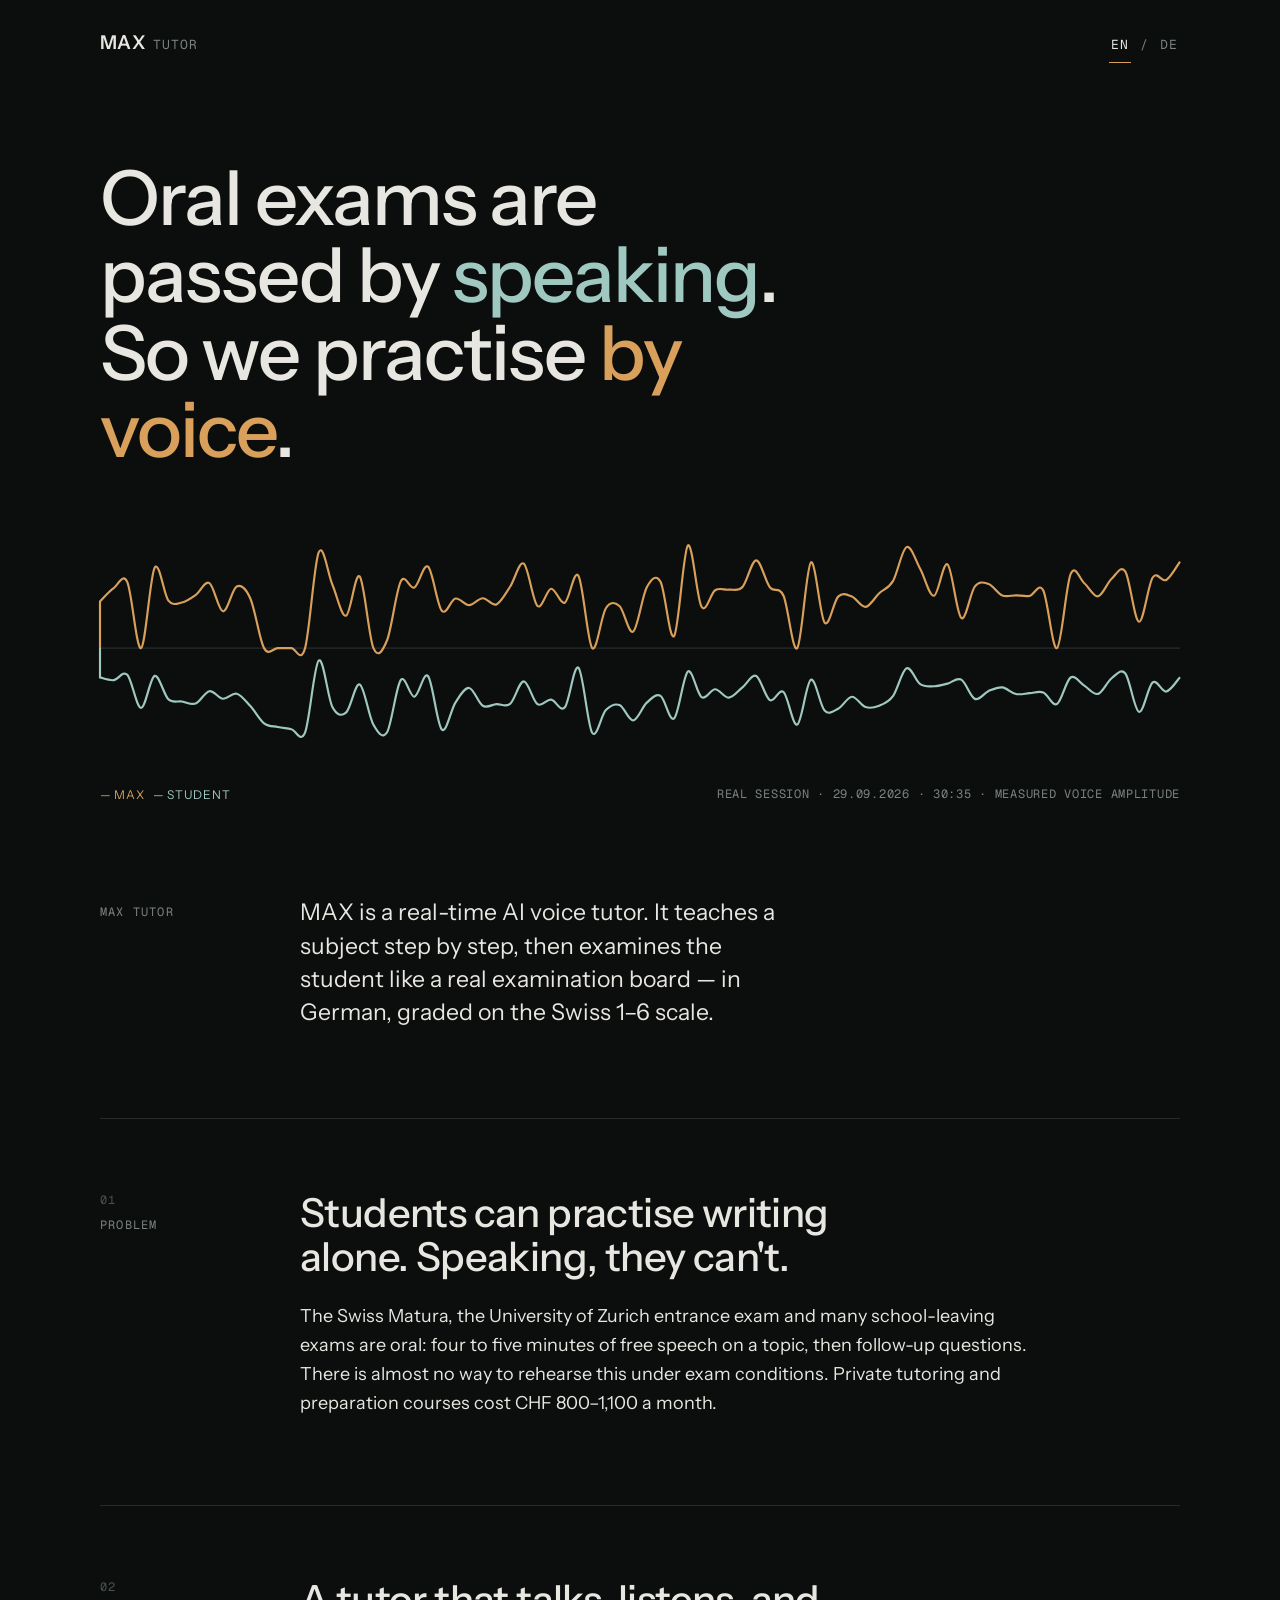
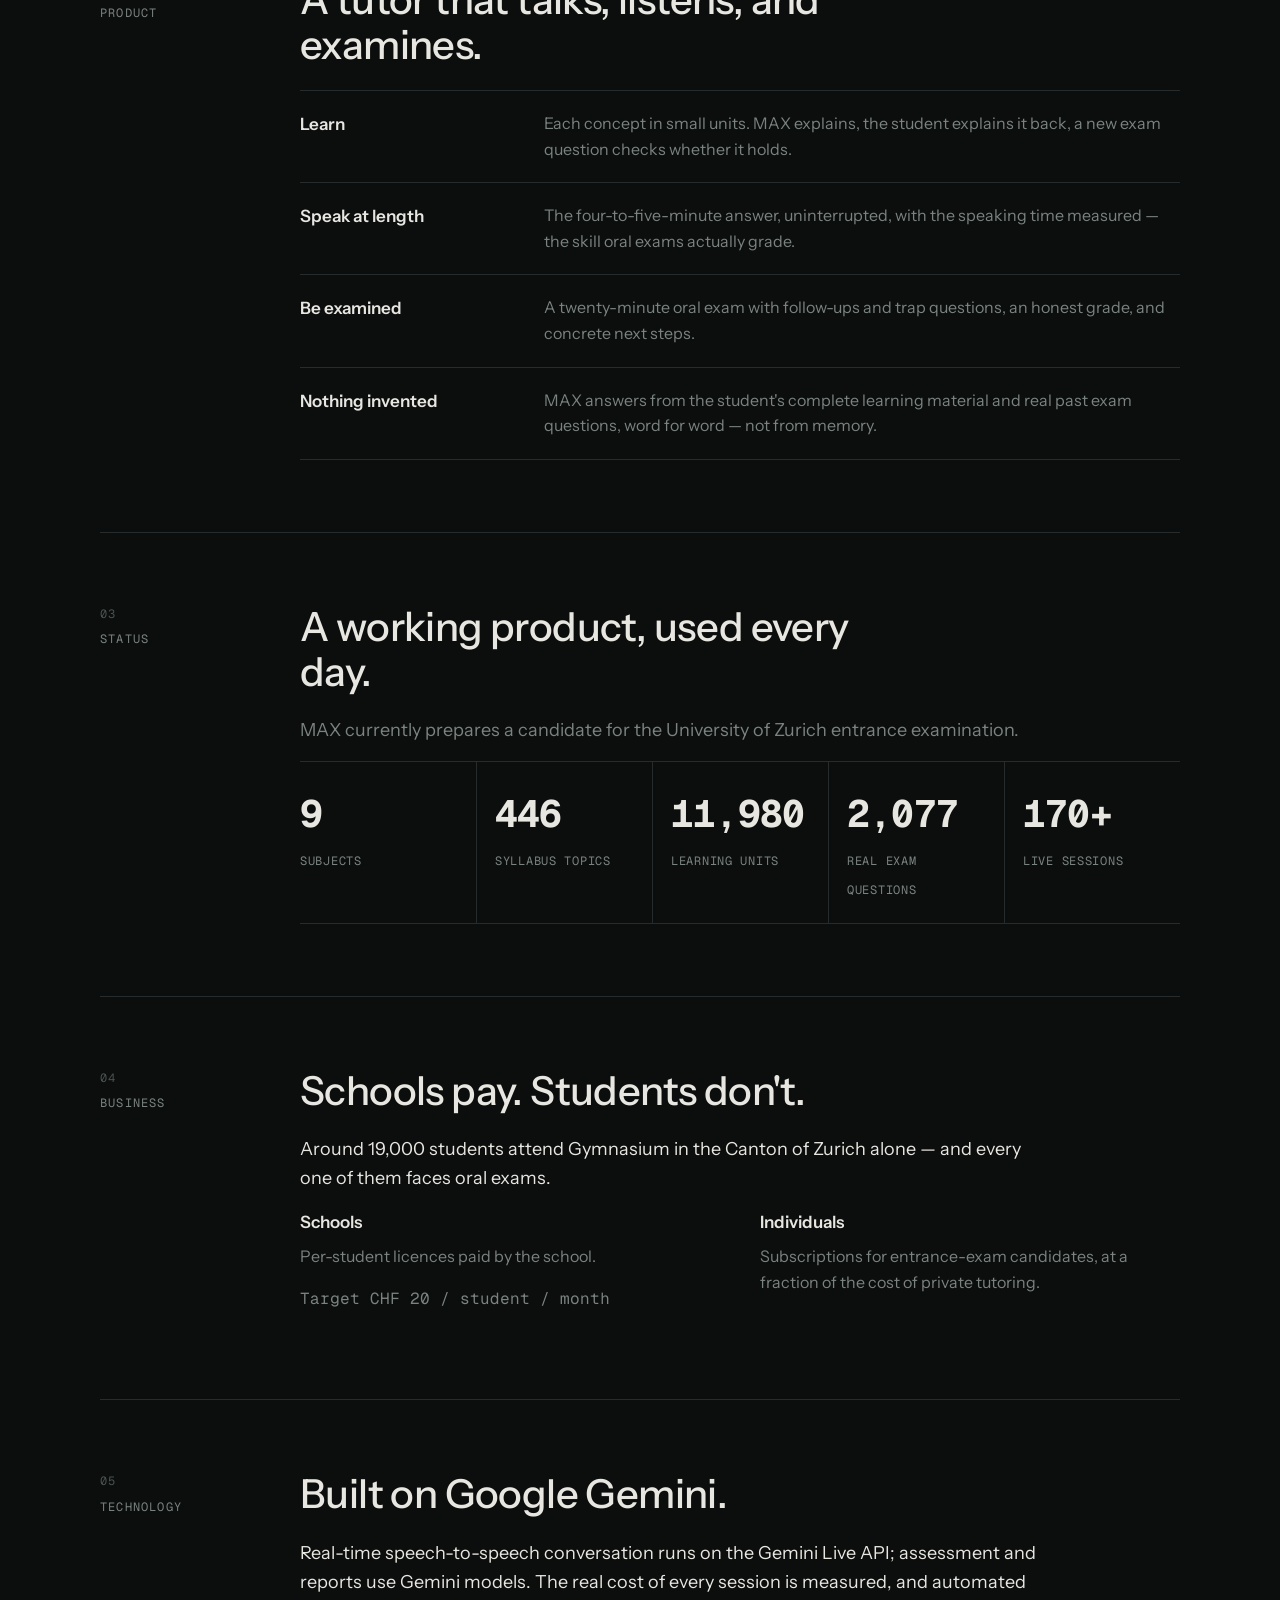
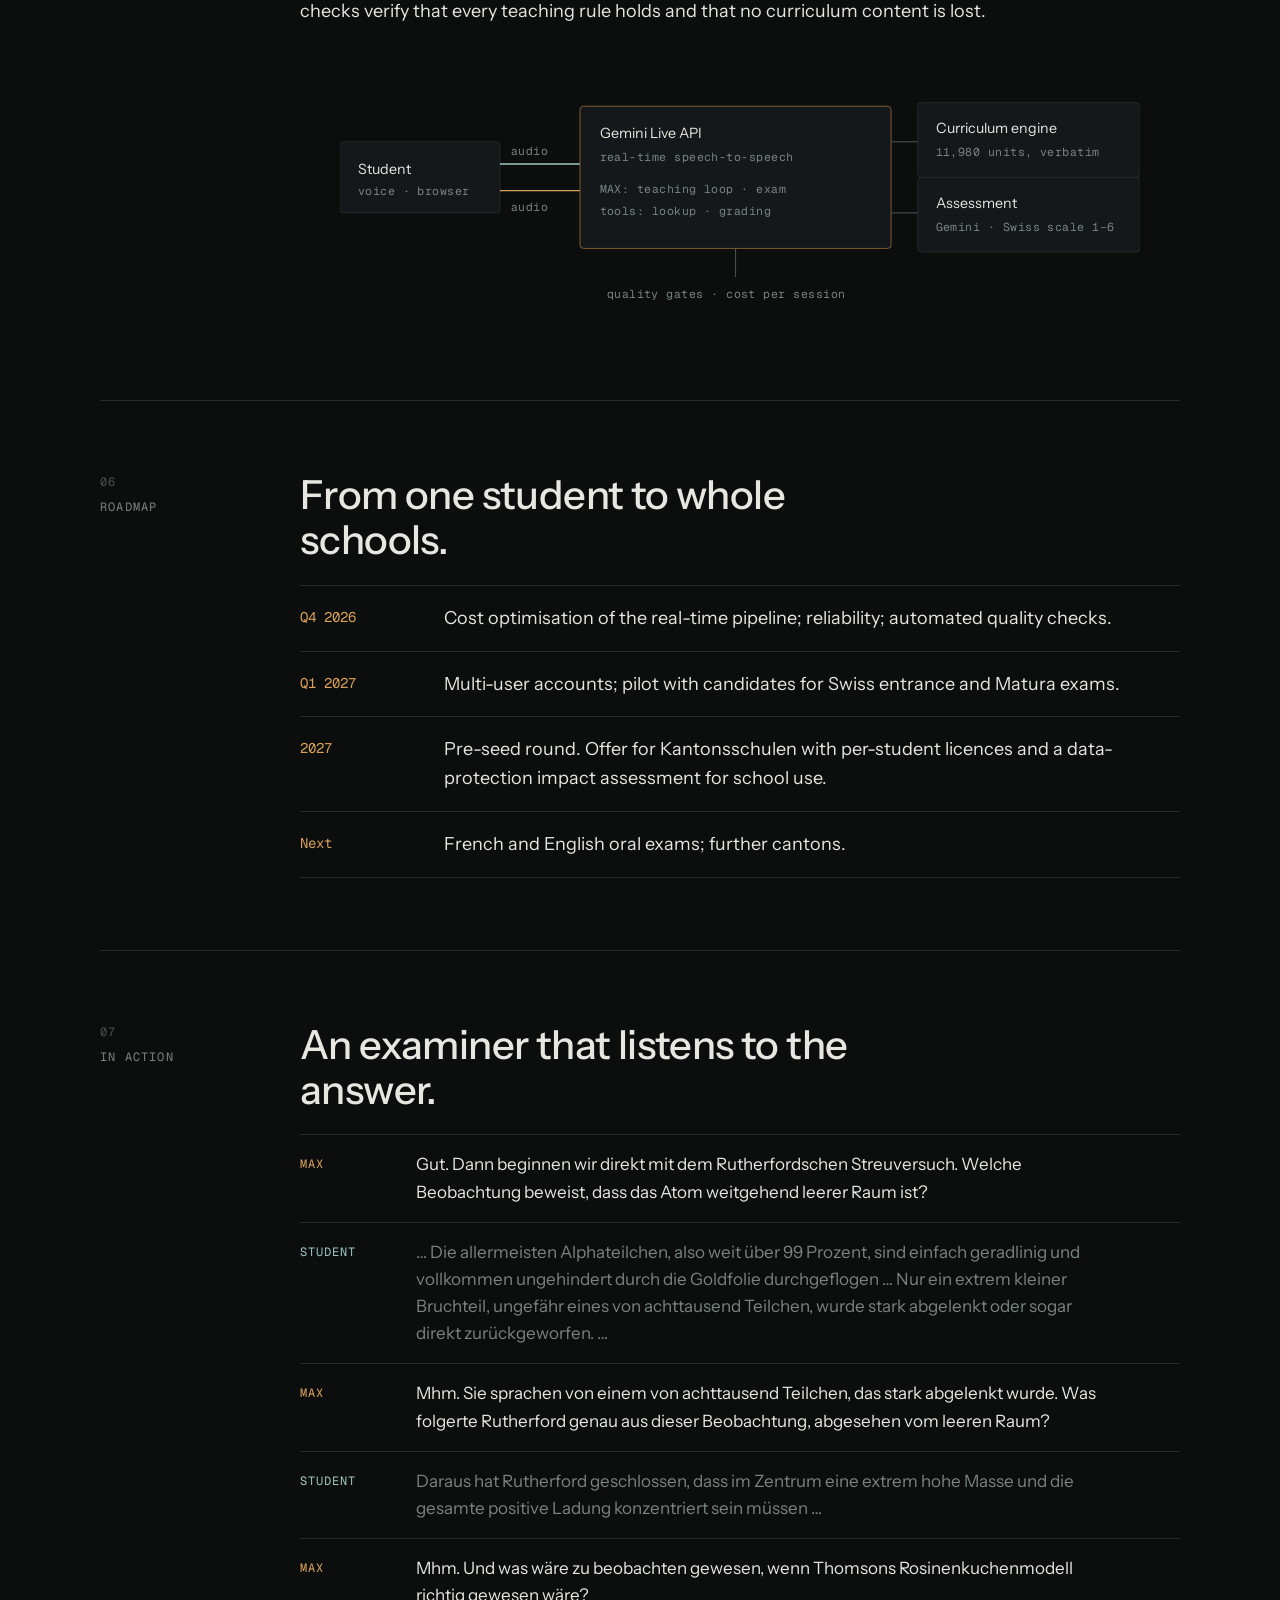
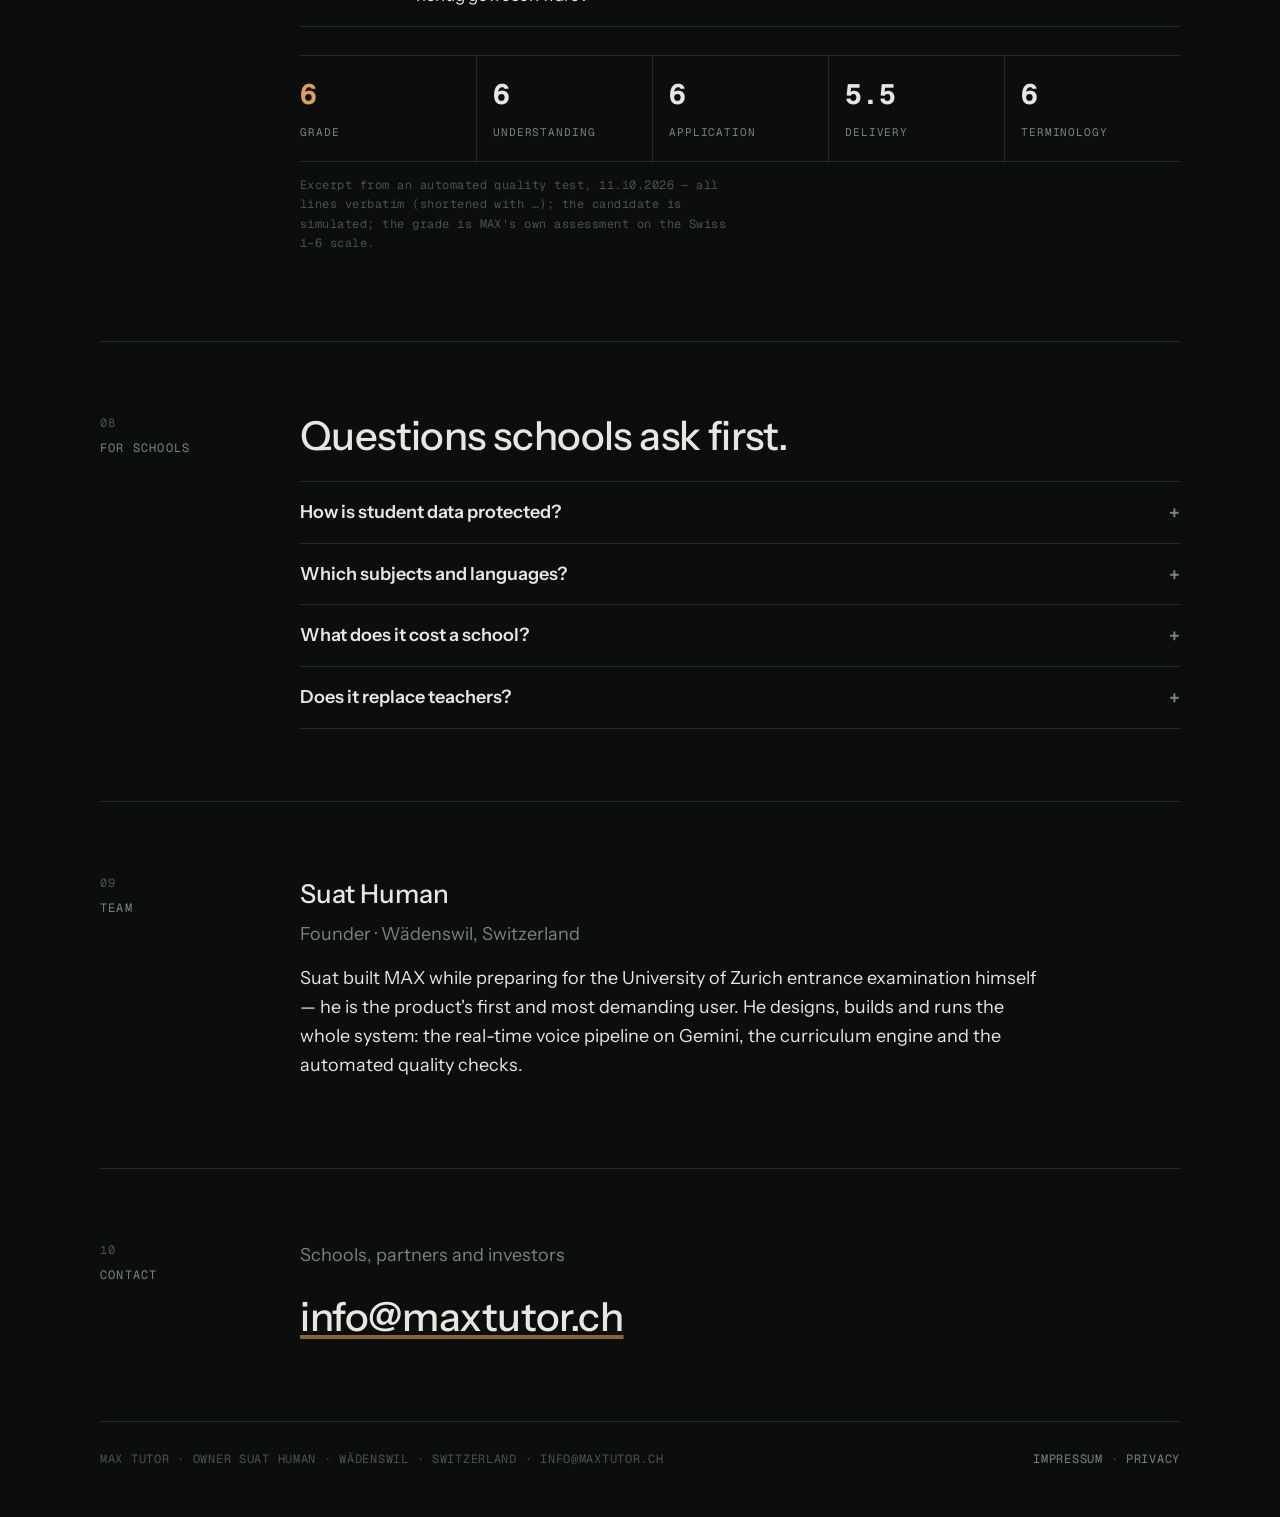
==== index.html @ 0878fef3 "Structured data, architecture, school FAQ, Impressum, OG image, a11y" ====
<!doctype html>
<html lang="en">
<head>
<meta charset="utf-8">
<meta name="viewport" content="width=device-width, initial-scale=1, viewport-fit=cover">
<title>MAX Tutor — oral exam preparation by voice</title>
<meta name="description" content="MAX Tutor is a real-time AI voice tutor that teaches students and simulates oral entrance and Matura exams in German. Built on Google Gemini.">
<meta property="og:title" content="MAX Tutor — oral exam preparation by voice">
<meta property="og:description" content="Real-time voice tutoring and oral exam simulation for Swiss students. Built on Google Gemini.">
<meta property="og:type" content="website">
<meta name="theme-color" content="#0B0E0D">
<script type="application/ld+json">
{
  "@context": "https://schema.org",
  "@graph": [
    {
      "@type": "Organization",
      "@id": "https://maxtutor.ch/#org",
      "name": "MAX Tutor",
      "legalName": "MAX Tutor (Einzelunternehmen)",
      "url": "https://maxtutor.ch/",
      "email": "info@maxtutor.ch",
      "foundingDate": "2026-07",
      "address": { "@type": "PostalAddress", "addressLocality": "Wädenswil", "addressCountry": "CH" },
      "founder": { "@type": "Person", "name": "Suat Human", "jobTitle": "Founder" },
      "description": "Real-time AI voice tutor that teaches students and simulates oral entrance and Matura exams in German."
    },
    {
      "@type": "SoftwareApplication",
      "name": "MAX Tutor",
      "applicationCategory": "EducationalApplication",
      "operatingSystem": "Web (progressive web app)",
      "inLanguage": ["de", "en"],
      "publisher": { "@id": "https://maxtutor.ch/#org" },
      "offers": { "@type": "Offer", "description": "Per-student school licence, target CHF 20 per student per month", "priceCurrency": "CHF", "price": "20" }
    }
  ]
}
</script>
<meta property="og:image" content="https://suathuman.github.io/maxtutor-site/og.png">
<meta name="twitter:card" content="summary_large_image">

<link rel="icon" href="data:image/svg+xml,%3Csvg xmlns='http://www.w3.org/2000/svg' viewBox='0 0 64 64'%3E%3Crect width='64' height='64' fill='%230B0E0D'/%3E%3Cpath d='M6 32 C14 14 20 14 26 32 S38 50 44 32 S54 18 58 32' fill='none' stroke='%23D9A05B' stroke-width='5' stroke-linecap='round'/%3E%3C/svg%3E">
<link rel="preconnect" href="https://fonts.googleapis.com">
<link rel="preconnect" href="https://fonts.gstatic.com" crossorigin>
<link href="https://fonts.googleapis.com/css2?family=Instrument+Sans:wght@400;500;600&family=Geist+Mono:wght@400;500&display=swap" rel="stylesheet">
<style>
  :root {
    --ground: #0B0E0D; --surface: #14181A; --hairline: #262C2E;
    --max: #D9A05B; --max-dim: #8A6535; --you: #9FC9C0; --you-dim: #5E7A75;
    --ink: #E8E6E1; --ink-muted: #7A8380; --ink-faint: #4A5250;
    --sans: "Instrument Sans", ui-sans-serif, sans-serif;
    --mono: "Geist Mono", ui-monospace, SFMono-Regular, Menlo, monospace;
    --ease: cubic-bezier(0.22, 1, 0.36, 1);
    --label: 168px;
  }
  * { box-sizing: border-box; }
  html { background: var(--ground); }
  body { margin: 0; background: var(--ground); color: var(--ink); font: 18px/1.6 var(--sans); -webkit-font-smoothing: antialiased; }
  .wrap { max-width: 1120px; margin: 0 auto; padding: 0 max(20px, env(safe-area-inset-left)); }
  .mono, .label, .num { font-family: var(--mono); font-variant-numeric: tabular-nums; }
  a { color: var(--ink); text-decoration-color: var(--max-dim); text-underline-offset: 4px; }
  a:hover { text-decoration-color: var(--max); }

  header { display: flex; justify-content: space-between; align-items: baseline; padding: 28px 0 0; }
  .mark { font-weight: 600; font-size: 19px; letter-spacing: .02em; }
  .mark span { font-family: var(--mono); font-weight: 400; font-size: 13px; color: var(--ink-muted); margin-left: 8px; letter-spacing: .08em; text-transform: uppercase; }
  .lang { font-family: var(--mono); font-size: 13px; letter-spacing: .08em; color: var(--ink-muted); }
  .lang button { background: none; border: 0; color: inherit; font: inherit; letter-spacing: inherit; cursor: pointer; padding: 6px 2px; }
  .lang button[aria-pressed="true"] { color: var(--ink); border-bottom: 1px solid var(--max); }

  .hero { padding: 96px 0 28px; }
  .hero h1 { font-weight: 500; font-size: clamp(36px, 6.2vw, 76px); line-height: 1.02; letter-spacing: -.025em; margin: 0; max-width: 14ch; }
  .hero h1 em { font-style: normal; color: var(--max); }
  .hero h1 i { font-style: normal; color: var(--you); }

  .trace { margin: 56px 0 0; }
  .trace svg { display: block; width: 100%; height: auto; overflow: visible; }
  .trace .axis { stroke: var(--hairline); stroke-width: 1; }
  .trace .m { fill: none; stroke: var(--max); stroke-width: 2; }
  .trace .y { fill: none; stroke: var(--you); stroke-width: 2; }
  .trace .draw { stroke-dasharray: 2600; stroke-dashoffset: 2600; animation: draw 1.1s var(--ease) .15s forwards; }
  @keyframes draw { to { stroke-dashoffset: 0; } }
  .legend { display: flex; justify-content: space-between; gap: 16px; margin-top: 14px; font-size: 12px; letter-spacing: .06em; color: var(--ink-muted); text-transform: uppercase; }
  .legend { flex-wrap: wrap; row-gap: 6px; }
  .legend b { font-weight: 400; }
  .legend b:first-child { white-space: nowrap; }
  .legend .km { color: var(--max); } .legend .ky { color: var(--you); }

  .lead { display: grid; grid-template-columns: var(--label) 1fr; gap: 32px; padding: 64px 0 88px; }
  .lead p { margin: 0; font-size: 23px; line-height: 1.45; max-width: 34ch; color: var(--ink); }
  .lead .label { padding-top: 7px; }

  section { display: grid; grid-template-columns: var(--label) 1fr; gap: 32px; padding: 72px 0; border-top: 1px solid var(--hairline); }
  .label { font-size: 12px; letter-spacing: .1em; text-transform: uppercase; color: var(--ink-muted); }
  .label b { display: block; color: var(--ink-faint); font-weight: 400; margin-bottom: 6px; }
  h2 { font-weight: 500; font-size: clamp(26px, 3.4vw, 40px); line-height: 1.12; letter-spacing: -.015em; margin: 0 0 22px; max-width: 22ch; }
  p { margin: 0 0 16px; max-width: 62ch; color: var(--ink); }
  .quiet { color: var(--ink-muted); }

  .rows { margin-top: 12px; border-top: 1px solid var(--hairline); }
  .row { display: grid; grid-template-columns: 220px 1fr; gap: 24px; padding: 20px 0; border-bottom: 1px solid var(--hairline); }
  .row h3 { margin: 0; font-size: 17px; font-weight: 600; }
  .row p { margin: 0; color: var(--ink-muted); font-size: 16px; }

  .figures { display: grid; grid-template-columns: repeat(5, 1fr); border-top: 1px solid var(--hairline); border-bottom: 1px solid var(--hairline); margin-top: 8px; }
  .fig { padding: 22px 18px 20px 0; }
  .fig + .fig { padding-left: 18px; border-left: 1px solid var(--hairline); }
  .fig .num { display: block; font-size: clamp(26px, 3.2vw, 38px); letter-spacing: -.02em; color: var(--ink); }
  .fig > span { font-family: var(--mono); font-size: 12px; letter-spacing: .06em; text-transform: uppercase; color: var(--ink-muted); }

  .timeline { margin-top: 8px; border-top: 1px solid var(--hairline); }
  .tl { display: grid; grid-template-columns: 120px 1fr; gap: 24px; padding: 18px 0; border-bottom: 1px solid var(--hairline); }
  .tl .num { color: var(--max); font-size: 14px; padding-top: 2px; }
  .tl p { margin: 0; }

  .split { display: grid; grid-template-columns: 1fr 1fr; gap: 40px; margin-top: 8px; }
  .split h3 { font-size: 17px; margin: 0 0 8px; font-weight: 600; }
  .split p { color: var(--ink-muted); font-size: 16px; }
  .price { font-family: var(--mono); color: var(--max); font-size: 15px; }

  .dialog { margin-top: 8px; border-top: 1px solid var(--hairline); }
  .turn { display: grid; grid-template-columns: 96px 1fr; gap: 20px; padding: 16px 0; border-bottom: 1px solid var(--hairline); }
  .turn .who { font-family: var(--mono); font-size: 12px; letter-spacing: .08em; text-transform: uppercase; padding-top: 4px; }
  .turn.m .who { color: var(--max); } .turn.y .who { color: var(--you); }
  .turn p { margin: 0; font-size: 17px; } .turn.y p { color: var(--ink-muted); }
  .grade { display: grid; grid-template-columns: repeat(5, 1fr); margin-top: 28px; border-top: 1px solid var(--hairline); border-bottom: 1px solid var(--hairline); }
  .grade div { padding: 16px 0; } .grade div + div { padding-left: 16px; border-left: 1px solid var(--hairline); }
  .grade .num { display: block; font-size: 28px; color: var(--ink); } .grade .num.big { color: var(--max); }
  .grade span { font-family: var(--mono); font-size: 11px; letter-spacing: .08em; text-transform: uppercase; color: var(--ink-muted); }
  .src { font-family: var(--mono); font-size: 12px; letter-spacing: .04em; color: var(--ink-faint); margin-top: 14px; }
  .founder { font-size: 26px; font-weight: 500; margin: 0 0 4px; }
  .skip { position: absolute; left: -9999px; top: 8px; background: var(--max); color: var(--ground); padding: 8px 12px; font-family: var(--mono); font-size: 13px; z-index: 10; }
  .skip:focus { left: 16px; }
  :focus-visible { outline: 2px solid var(--max); outline-offset: 3px; }
  .arch { margin-top: 18px; }
  .arch svg { display: block; width: 100%; height: auto; }
  .arch-list { display: none; margin: 0; padding: 0; list-style: none; border-top: 1px solid var(--hairline); }
  .arch-list li { padding: 12px 0; border-bottom: 1px solid var(--hairline); color: var(--ink-muted); font-size: 16px; }
  .arch-list b { color: var(--ink); font-weight: 600; }
  .arch text { font-family: var(--mono); font-size: 13px; letter-spacing: .04em; fill: var(--ink-muted); }
  .arch .t { fill: var(--ink); font-family: var(--sans); font-size: 16px; letter-spacing: 0; }
  .arch .box { fill: var(--surface); stroke: var(--hairline); }
  .arch .core { fill: var(--surface); stroke: var(--max-dim); }
  .arch .ln { stroke: var(--ink-faint); stroke-width: 1.2; fill: none; }
  .arch .lm { stroke: var(--max); stroke-width: 1.6; fill: none; }
  .arch .ly { stroke: var(--you); stroke-width: 1.6; fill: none; }
  .faq { margin-top: 8px; border-top: 1px solid var(--hairline); }
  .faq details { border-bottom: 1px solid var(--hairline); padding: 16px 0; }
  .faq summary { cursor: pointer; font-weight: 600; list-style: none; display: flex; justify-content: space-between; gap: 16px; }
  .faq summary::-webkit-details-marker { display: none; }
  .faq summary::after { content: "+"; font-family: var(--mono); color: var(--ink-muted); }
  .faq details[open] summary::after { content: "–"; }
  .faq p { margin: 10px 0 0; color: var(--ink-muted); font-size: 16px; }
  .contact a { font-size: clamp(24px, 3.4vw, 40px); font-weight: 500; letter-spacing: -.01em; }

  footer { display: flex; justify-content: space-between; gap: 16px; flex-wrap: wrap; padding: 28px 0 calc(48px + env(safe-area-inset-bottom)); border-top: 1px solid var(--hairline); font-family: var(--mono); font-size: 12px; letter-spacing: .06em; text-transform: uppercase; color: var(--ink-faint); }
  footer a { color: var(--ink-muted); text-decoration: none; }

  [data-lang="de"] .en, [data-lang="en"] .de { display: none; }

  @media (max-width: 860px) {
    :root { --label: 1fr; }
    .lead, section { grid-template-columns: 1fr; gap: 14px; }
    .row, .tl { grid-template-columns: 1fr; gap: 6px; }
    .figures { grid-template-columns: repeat(2, 1fr); }
    .fig, .fig + .fig { padding: 18px 0; border-left: 0; }
    .fig:nth-child(even) { padding-left: 16px; border-left: 1px solid var(--hairline); }
    .split { grid-template-columns: 1fr; gap: 20px; }
    .turn { grid-template-columns: 1fr; gap: 4px; }
    .arch svg { display: none; } .arch-list { display: block; }
    .grade { grid-template-columns: repeat(3, 1fr); }
    .grade div:nth-child(4) { padding-left: 0; border-left: 0; }
    .hero { padding-top: 64px; }
  }
  @media (prefers-reduced-motion: reduce) { .trace .draw { animation: none; stroke-dashoffset: 0; } }
</style>
</head>
<body data-lang="en">
<a class="skip" href="#main"><span class="en">Skip to content</span><span class="de">Zum Inhalt</span></a>
<div class="wrap">
  <header>
    <div class="mark">MAX<span>Tutor</span></div>
    <div class="lang" role="group" aria-label="Language">
      <button type="button" data-set="en" aria-pressed="true">EN</button> /
      <button type="button" data-set="de" aria-pressed="false">DE</button>
    </div>
  </header>

  <main id="main">
  <div class="hero">
    <h1>
      <span class="en">Oral exams are passed by <i>speaking</i>. So we practise <em>by voice</em>.</span>
      <span class="de">Mündliche Prüfungen besteht man <i>sprechend</i>. Also üben wir <em>im Gespräch</em>.</span>
    </h1>

    <figure class="trace" aria-label="Voice trace of a real tutoring session">
      <svg viewBox="0 -4 1000 228" role="img" preserveAspectRatio="none">
        <line class="axis" x1="0" y1="110" x2="1000" y2="110"/>
        <path class="m draw" d="M0 110 L0.0 66.9 C2.1 64.8 8.4 57.4 12.7 54.5 C16.9 51.5 21.1 39.7 25.3 48.9 C29.5 58.2 33.8 112.2 38.0 110.0 C42.2 107.8 46.4 42.9 50.6 35.5 C54.9 28.2 59.1 60.6 63.3 66.0 C67.5 71.3 71.7 68.6 75.9 67.8 C80.2 66.9 84.4 63.8 88.6 60.8 C92.8 57.8 97.0 47.3 101.3 49.8 C105.5 52.3 109.7 75.4 113.9 75.9 C118.1 76.4 122.4 54.9 126.6 53.0 C130.8 51.0 135.0 54.5 139.2 64.0 C143.5 73.5 147.7 102.3 151.9 110.0 C156.1 117.7 160.3 110.0 164.6 110.0 C168.8 110.0 173.0 110.0 177.2 110.0 C181.4 110.0 185.7 124.8 189.9 110.0 C194.1 95.2 198.3 31.0 202.5 21.3 C206.8 11.5 211.0 41.5 215.2 51.3 C219.4 61.1 223.6 81.3 227.8 80.0 C232.1 78.8 236.3 38.7 240.5 43.7 C244.7 48.7 248.9 100.2 253.2 110.0 C257.4 119.8 261.6 113.0 265.8 102.7 C270.0 92.4 274.3 56.3 278.5 48.2 C282.7 40.0 286.9 56.1 291.1 53.9 C295.4 51.6 299.6 31.0 303.8 34.6 C308.0 38.2 312.2 70.5 316.5 75.4 C320.7 80.3 324.9 64.9 329.1 64.1 C333.3 63.2 337.6 70.3 341.8 70.2 C346.0 70.2 350.2 63.9 354.4 63.8 C358.6 63.7 362.9 71.2 367.1 69.5 C371.3 67.7 375.5 59.5 379.7 53.2 C384.0 46.9 388.2 28.8 392.4 31.8 C396.6 34.8 400.8 67.1 405.1 71.0 C409.3 74.8 413.5 55.5 417.7 55.0 C421.9 54.5 426.2 69.9 430.4 67.9 C434.6 65.9 438.8 36.1 443.0 43.1 C447.3 50.1 451.5 105.0 455.7 110.0 C459.9 115.0 464.1 79.6 468.4 73.1 C472.6 66.6 476.8 67.4 481.0 71.0 C485.2 74.6 489.5 97.6 493.7 94.7 C497.9 91.8 502.1 61.3 506.3 53.6 C510.5 45.9 514.8 41.1 519.0 48.6 C523.2 56.1 527.4 104.4 531.6 98.8 C535.9 93.2 540.1 19.5 544.3 15.0 C548.5 10.5 552.7 64.8 557.0 71.7 C561.2 78.6 565.4 59.0 569.6 56.4 C573.8 53.7 578.1 56.4 582.3 55.9 C586.5 55.4 590.7 57.9 594.9 53.4 C599.2 48.8 603.4 28.6 607.6 28.7 C611.8 28.7 616.0 48.2 620.3 53.7 C624.5 59.1 628.7 52.2 632.9 61.5 C637.1 70.9 641.4 115.1 645.6 110.0 C649.8 104.9 654.0 34.6 658.2 30.7 C662.4 26.7 666.7 81.2 670.9 86.4 C675.1 91.7 679.3 66.3 683.5 62.3 C687.8 58.2 692.0 60.6 696.2 62.2 C700.4 63.8 704.6 72.3 708.9 71.8 C713.1 71.3 717.3 63.1 721.5 59.2 C725.7 55.2 730.0 55.1 734.2 48.0 C738.4 40.9 742.6 18.4 746.8 16.5 C751.1 14.6 755.3 29.2 759.5 36.7 C763.7 44.2 767.9 62.2 772.2 61.5 C776.4 60.8 780.6 29.1 784.8 32.6 C789.0 36.0 793.2 78.8 797.5 82.1 C801.7 85.5 805.9 58.0 810.1 52.8 C814.3 47.5 818.6 49.3 822.8 50.7 C827.0 52.2 831.2 59.6 835.4 61.3 C839.7 63.0 843.9 61.1 848.1 61.1 C852.3 61.2 856.5 62.3 860.8 61.6 C865.0 60.8 869.2 48.5 873.4 56.6 C877.6 64.7 881.9 112.5 886.1 110.0 C890.3 107.5 894.5 51.5 898.7 41.5 C903.0 31.5 907.2 46.4 911.4 49.9 C915.6 53.3 919.8 62.7 924.1 62.0 C928.3 61.4 932.5 49.6 936.7 45.8 C940.9 42.0 945.1 32.5 949.4 39.1 C953.6 45.8 957.8 84.7 962.0 85.6 C966.2 86.5 970.5 51.0 974.7 44.6 C978.9 38.1 983.1 49.3 987.3 46.9 C991.6 44.4 997.9 32.7 1000.0 29.9"/>
        <path class="y draw" d="M0 110 L0.0 137.1 C2.1 137.6 8.4 140.1 12.7 139.7 C16.9 139.3 21.1 130.4 25.3 134.7 C29.5 139.0 33.8 165.2 38.0 165.4 C42.2 165.5 46.4 137.0 50.6 135.7 C54.9 134.4 59.1 153.4 63.3 157.3 C67.5 161.3 71.7 158.7 75.9 159.4 C80.2 160.1 84.4 162.9 88.6 161.3 C92.8 159.7 97.0 150.6 101.3 149.9 C105.5 149.2 109.7 156.5 113.9 156.9 C118.1 157.3 122.4 151.1 126.6 152.2 C130.8 153.3 135.0 159.1 139.2 163.6 C143.5 168.2 147.7 176.3 151.9 179.6 C156.1 182.8 160.3 182.1 164.6 183.0 C168.8 184.0 173.0 184.2 177.2 185.1 C181.4 185.9 185.7 198.7 189.9 188.1 C194.1 177.5 198.3 125.4 202.5 121.5 C206.8 117.5 211.0 156.5 215.2 164.6 C219.4 172.6 223.6 173.2 227.8 169.7 C232.1 166.2 236.3 141.8 240.5 143.7 C244.7 145.6 248.9 173.6 253.2 181.0 C257.4 188.3 261.6 194.8 265.8 187.9 C270.0 181.0 274.3 145.0 278.5 139.5 C282.7 134.0 286.9 155.5 291.1 155.0 C295.4 154.4 299.6 130.9 303.8 136.0 C308.0 141.1 312.2 181.4 316.5 185.4 C320.7 189.5 324.9 166.8 329.1 160.4 C333.3 154.0 337.6 146.4 341.8 146.9 C346.0 147.3 350.2 160.9 354.4 163.4 C358.6 165.9 362.9 162.1 367.1 161.8 C371.3 161.6 375.5 165.1 379.7 161.6 C384.0 158.1 388.2 140.7 392.4 140.8 C396.6 140.8 400.8 159.1 405.1 161.9 C409.3 164.7 413.5 157.2 417.7 157.7 C421.9 158.2 426.2 169.7 430.4 164.8 C434.6 159.9 438.8 124.3 443.0 128.2 C447.3 132.1 451.5 181.8 455.7 188.4 C459.9 194.9 464.1 171.7 468.4 167.4 C472.6 163.2 476.8 161.1 481.0 162.7 C485.2 164.2 489.5 177.3 493.7 177.0 C497.9 176.6 502.1 164.3 506.3 160.5 C510.5 156.7 514.8 151.8 519.0 154.2 C523.2 156.6 527.4 178.9 531.6 175.1 C535.9 171.4 540.1 135.0 544.3 131.7 C548.5 128.4 552.7 152.6 557.0 155.4 C561.2 158.1 565.4 148.0 569.6 148.1 C573.8 148.2 578.1 156.1 582.3 155.8 C586.5 155.5 590.7 149.6 594.9 146.3 C599.2 142.9 603.4 133.8 607.6 135.8 C611.8 137.8 616.0 155.8 620.3 158.2 C624.5 160.7 628.7 146.9 632.9 150.7 C637.1 154.4 641.4 182.7 645.6 180.8 C649.8 178.9 654.0 141.5 658.2 139.3 C662.4 137.1 666.7 163.3 670.9 167.8 C675.1 172.3 679.3 168.2 683.5 166.1 C687.8 164.0 692.0 155.2 696.2 155.0 C700.4 154.7 704.6 163.2 708.9 164.6 C713.1 166.0 717.3 165.0 721.5 163.3 C725.7 161.6 730.0 160.2 734.2 154.4 C738.4 148.6 742.6 130.4 746.8 128.6 C751.1 126.7 755.3 140.6 759.5 143.4 C763.7 146.2 767.9 145.4 772.2 145.3 C776.4 145.3 780.6 143.9 784.8 142.9 C789.0 141.9 793.2 136.8 797.5 139.2 C801.7 141.5 805.9 155.3 810.1 157.0 C814.3 158.8 818.6 151.5 822.8 149.7 C827.0 148.0 831.2 146.0 835.4 146.4 C839.7 146.9 843.9 151.7 848.1 152.5 C852.3 153.4 856.5 152.0 860.8 151.7 C865.0 151.5 869.2 149.3 873.4 151.0 C877.6 152.6 881.9 164.1 886.1 161.8 C890.3 159.5 894.5 140.0 898.7 137.2 C903.0 134.4 907.2 142.2 911.4 144.7 C915.6 147.3 919.8 153.6 924.1 152.4 C928.3 151.3 932.5 141.1 936.7 137.9 C940.9 134.8 945.1 128.4 949.4 133.5 C953.6 138.7 957.8 167.7 962.0 169.0 C966.2 170.4 970.5 144.9 974.7 141.7 C978.9 138.6 983.1 151.0 987.3 150.2 C991.6 149.4 997.9 139.1 1000.0 136.9"/>
      </svg>
      <figcaption class="legend">
        <b><span class="km">— MAX</span> &nbsp; <span class="ky">— <span class="en">student</span><span class="de">Schüler</span></span></b>
        <b class="mono"><span class="en">Real session · 29.09.2026 · 30:35 · measured voice amplitude</span><span class="de">Echte Sitzung · 29.09.2026 · 30:35 · gemessene Sprachamplitude</span></b>
      </figcaption>
    </figure>
  </div>

  <div class="lead">
    <div class="label">MAX Tutor</div>
    <p>
      <span class="en">MAX is a real-time AI voice tutor. It teaches a subject step by step, then examines the student like a real examination board — in German, graded on the Swiss 1–6 scale.</span>
      <span class="de">MAX ist ein KI-Sprachtutor in Echtzeit. Er erklärt ein Fach Schritt für Schritt und prüft danach wie eine echte Prüfungskommission — auf Deutsch, benotet nach der Schweizer Skala 1–6.</span>
    </p>
  </div>

  <section>
    <div class="label"><b>01</b><span class="en">Problem</span><span class="de">Problem</span></div>
    <div>
      <h2><span class="en">Students can practise writing alone. Speaking, they can't.</span><span class="de">Schreiben kann man allein üben. Sprechen nicht.</span></h2>
      <p><span class="en">The Swiss Matura, the University of Zurich entrance exam and many school-leaving exams are oral: four to five minutes of free speech on a topic, then follow-up questions. There is almost no way to rehearse this under exam conditions. Private tutoring and preparation courses cost CHF 800–1,100 a month.</span><span class="de">Matura, Aufnahmeprüfung der Universität Zürich und viele Abschlussprüfungen sind mündlich: vier bis fünf Minuten freie Rede zu einem Thema, danach Nachfragen. Unter Prüfungsbedingungen üben lässt sich das kaum. Nachhilfe und Vorbereitungskurse kosten CHF 800–1'100 im Monat.</span></p>
    </div>
  </section>

  <section>
    <div class="label"><b>02</b><span class="en">Product</span><span class="de">Produkt</span></div>
    <div>
      <h2><span class="en">A tutor that talks, listens, and examines.</span><span class="de">Ein Tutor, der spricht, zuhört und prüft.</span></h2>
      <div class="rows">
        <div class="row"><h3><span class="en">Learn</span><span class="de">Lernen</span></h3><p><span class="en">Each concept in small units. MAX explains, the student explains it back, a new exam question checks whether it holds.</span><span class="de">Jeder Begriff in kleinen Einheiten. MAX erklärt, der Schüler erklärt zurück, eine neue Prüfungsfrage zeigt, ob es sitzt.</span></p></div>
        <div class="row"><h3><span class="en">Speak at length</span><span class="de">Lange sprechen</span></h3><p><span class="en">The four-to-five-minute answer, uninterrupted, with the speaking time measured — the skill oral exams actually grade.</span><span class="de">Die Antwort am Stück, vier bis fünf Minuten, ohne Unterbrechung, mit gemessener Redezeit — genau das, was bewertet wird.</span></p></div>
        <div class="row"><h3><span class="en">Be examined</span><span class="de">Geprüft werden</span></h3><p><span class="en">A twenty-minute oral exam with follow-ups and trap questions, an honest grade, and concrete next steps.</span><span class="de">Eine zwanzigminütige Prüfung mit Nachfragen und Fangfragen, ehrlicher Note und konkreten nächsten Schritten.</span></p></div>
        <div class="row"><h3><span class="en">Nothing invented</span><span class="de">Nichts erfunden</span></h3><p><span class="en">MAX answers from the student's complete learning material and real past exam questions, word for word — not from memory.</span><span class="de">MAX antwortet wörtlich aus dem gesamten Lernmaterial und aus echten Prüfungsfragen — nicht aus dem Gedächtnis.</span></p></div>
      </div>
    </div>
  </section>

  <section>
    <div class="label"><b>03</b><span class="en">Status</span><span class="de">Stand</span></div>
    <div>
      <h2><span class="en">A working product, used every day.</span><span class="de">Ein funktionierendes Produkt, täglich im Einsatz.</span></h2>
      <p class="quiet"><span class="en">MAX currently prepares a candidate for the University of Zurich entrance examination.</span><span class="de">MAX bereitet derzeit einen Kandidaten auf die Aufnahmeprüfung der Universität Zürich vor.</span></p>
      <div class="figures">
        <div class="fig"><b class="num">9</b><span class="en">subjects</span><span class="de">Fächer</span></div>
        <div class="fig"><b class="num">446</b><span class="en">syllabus topics</span><span class="de">Lehrplanthemen</span></div>
        <div class="fig"><b class="num"><span class="en">11,980</span><span class="de">11'980</span></b><span class="en">learning units</span><span class="de">Lerneinheiten</span></div>
        <div class="fig"><b class="num"><span class="en">2,077</span><span class="de">2'077</span></b><span class="en">real exam questions</span><span class="de">echte Prüfungsfragen</span></div>
        <div class="fig"><b class="num">170+</b><span class="en">live sessions</span><span class="de">Live-Sitzungen</span></div>
      </div>
    </div>
  </section>

  <section>
    <div class="label"><b>04</b><span class="en">Business</span><span class="de">Geschäft</span></div>
    <div>
      <h2><span class="en">Schools pay. Students don't.</span><span class="de">Die Schule zahlt. Schüler nicht.</span></h2>
      <p><span class="en">Around 19,000 students attend Gymnasium in the Canton of Zurich alone — and every one of them faces oral exams.</span><span class="de">Allein im Kanton Zürich besuchen rund 19'000 Jugendliche ein Gymnasium — und alle haben mündliche Prüfungen vor sich.</span></p>
      <div class="split">
        <div><h3><span class="en">Schools</span><span class="de">Schulen</span></h3><p><span class="en">Per-student licences paid by the school.</span><span class="de">Lizenzen pro Schüler, bezahlt von der Schule.</span></p><p class="price"><span class="en">Target CHF 20 / student / month</span><span class="de">Ziel CHF 20 / Schüler / Monat</span></p></div>
        <div><h3><span class="en">Individuals</span><span class="de">Einzelpersonen</span></h3><p><span class="en">Subscriptions for entrance-exam candidates, at a fraction of the cost of private tutoring.</span><span class="de">Abos für Prüfungskandidaten, zu einem Bruchteil der Kosten privater Nachhilfe.</span></p></div>
      </div>
    </div>
  </section>

  <section>
    <div class="label"><b>05</b><span class="en">Technology</span><span class="de">Technologie</span></div>
    <div>
      <h2><span class="en">Built on Google Gemini.</span><span class="de">Gebaut auf Google Gemini.</span></h2>
      <p><span class="en">Real-time speech-to-speech conversation runs on the Gemini Live API; assessment and reports use Gemini models. The real cost of every session is measured, and automated checks verify that every teaching rule holds and that no curriculum content is lost.</span><span class="de">Das Gespräch in Echtzeit läuft über die Gemini Live API; Bewertung und Berichte nutzen Gemini-Modelle. Die echten Kosten jeder Sitzung werden gemessen, automatische Prüfungen stellen sicher, dass jede Lehrregel gilt und kein Lernstoff verloren geht.</span></p>
      <figure class="arch" aria-label="Architecture">
        <svg viewBox="0 0 900 300" role="img">
          <rect class="box" x="0" y="110" width="180" height="80" rx="4"/>
          <text class="t" x="20" y="146"><tspan class="en">Student</tspan><tspan class="de">Schüler</tspan></text>
          <text x="20" y="170"><tspan class="en">voice · browser</tspan><tspan class="de">Stimme · Browser</tspan></text>
          <path class="ly" d="M180 135 H270"/><path class="lm" d="M270 165 H180"/>
          <text x="192" y="125">audio</text><text x="192" y="188">audio</text>
          <rect class="core" x="270" y="70" width="350" height="160" rx="4"/>
          <text class="t" x="292" y="106">Gemini Live API</text>
          <text x="292" y="132"><tspan class="en">real-time speech-to-speech</tspan><tspan class="de">Sprache zu Sprache, Echtzeit</tspan></text>
          <text x="292" y="168"><tspan class="en">MAX: teaching loop · exam</tspan><tspan class="de">MAX: Lernschleife · Prüfung</tspan></text>
          <text x="292" y="192"><tspan class="en">tools: lookup · grading</tspan><tspan class="de">Werkzeuge: Nachschlagen</tspan></text>
          <path class="ln" d="M620 110 H650"/><path class="ln" d="M620 190 H650"/>
          <rect class="box" x="650" y="66" width="250" height="84" rx="4"/>
          <text class="t" x="670" y="100"><tspan class="en">Curriculum engine</tspan><tspan class="de">Lehrplan-Engine</tspan></text>
          <text x="670" y="126"><tspan class="en">11,980 units, verbatim</tspan><tspan class="de">11'980 Einheiten, wörtlich</tspan></text>
          <rect class="box" x="650" y="150" width="250" height="84" rx="4"/>
          <text class="t" x="670" y="184"><tspan class="en">Assessment</tspan><tspan class="de">Bewertung</tspan></text>
          <text x="670" y="210"><tspan class="en">Gemini · Swiss scale 1–6</tspan><tspan class="de">Gemini · Skala 1–6</tspan></text>
          <path class="ln" d="M445 230 V262"/>
          <text x="300" y="286"><tspan class="en">quality gates · cost per session</tspan><tspan class="de">Qualitätsprüfungen · Kosten je Sitzung</tspan></text>
        </svg>
        <ol class="arch-list">
          <li><b><span class="en">Student</span><span class="de">Schüler</span></b> — <span class="en">speaks in the browser</span><span class="de">spricht im Browser</span></li>
          <li><b>Gemini Live API</b> — <span class="en">real-time speech-to-speech; MAX runs the teaching loop and the exam</span><span class="de">Sprache zu Sprache in Echtzeit; MAX führt Lernschleife und Prüfung</span></li>
          <li><b><span class="en">Curriculum engine</span><span class="de">Lehrplan-Engine</span></b> — <span class="en">11,980 units, looked up verbatim</span><span class="de">11'980 Einheiten, wörtlich nachgeschlagen</span></li>
          <li><b><span class="en">Assessment</span><span class="de">Bewertung</span></b> — <span class="en">Gemini, Swiss scale 1–6</span><span class="de">Gemini, Skala 1–6</span></li>
          <li><b><span class="en">Quality gates</span><span class="de">Qualitätsprüfungen</span></b> — <span class="en">every rule checked, real cost per session measured</span><span class="de">jede Regel geprüft, echte Kosten je Sitzung gemessen</span></li>
        </ol>
      </figure>
    </div>
  </section>

  <section>
    <div class="label"><b>06</b>Roadmap</div>
    <div>
      <h2><span class="en">From one student to whole schools.</span><span class="de">Von einem Schüler zu ganzen Schulen.</span></h2>
      <div class="timeline">
        <div class="tl"><span class="num">Q4 2026</span><p><span class="en">Cost optimisation of the real-time pipeline; reliability; automated quality checks.</span><span class="de">Kostenoptimierung der Echtzeit-Pipeline; Zuverlässigkeit; automatische Qualitätsprüfungen.</span></p></div>
        <div class="tl"><span class="num">Q1 2027</span><p><span class="en">Multi-user accounts; pilot with candidates for Swiss entrance and Matura exams.</span><span class="de">Mehrbenutzer-Konten; Pilot mit Kandidierenden für Aufnahme- und Maturaprüfungen.</span></p></div>
        <div class="tl"><span class="num">2027</span><p><span class="en">Pre-seed round. Offer for Kantonsschulen with per-student licences and a data-protection impact assessment for school use.</span><span class="de">Pre-Seed-Finanzierung. Angebot für Kantonsschulen mit Lizenzen pro Schüler und Datenschutz-Folgenabschätzung.</span></p></div>
        <div class="tl"><span class="num"><span class="en">Next</span><span class="de">Danach</span></span><p><span class="en">French and English oral exams; further cantons.</span><span class="de">Mündliche Prüfungen in Französisch und Englisch; weitere Kantone.</span></p></div>
      </div>
    </div>
  </section>

  <section>
    <div class="label"><b>07</b><span class="en">In action</span><span class="de">So klingt MAX</span></div>
    <div>
      <h2><span class="en">An examiner that listens to the answer.</span><span class="de">Ein Prüfer, der der Antwort zuhört.</span></h2>
      <div class="dialog" lang="de">
        <div class="turn m"><span class="who">MAX</span><p>Gut. Dann beginnen wir direkt mit dem Rutherfordschen Streuversuch. Welche Beobachtung beweist, dass das Atom weitgehend leerer Raum ist?</p></div>
        <div class="turn y"><span class="who"><span class="en">Student</span><span class="de">Schüler</span></span><p>… Die allermeisten Alphateilchen, also weit über 99 Prozent, sind einfach geradlinig und vollkommen ungehindert durch die Goldfolie durchgeflogen … Nur ein extrem kleiner Bruchteil, ungefähr eines von achttausend Teilchen, wurde stark abgelenkt oder sogar direkt zurückgeworfen. …</p></div>
        <div class="turn m"><span class="who">MAX</span><p>Mhm. Sie sprachen von einem von achttausend Teilchen, das stark abgelenkt wurde. Was folgerte Rutherford genau aus dieser Beobachtung, abgesehen vom leeren Raum?</p></div>
        <div class="turn y"><span class="who"><span class="en">Student</span><span class="de">Schüler</span></span><p>Daraus hat Rutherford geschlossen, dass im Zentrum eine extrem hohe Masse und die gesamte positive Ladung konzentriert sein müssen …</p></div>
        <div class="turn m"><span class="who">MAX</span><p>Mhm. Und was wäre zu beobachten gewesen, wenn Thomsons Rosinenkuchenmodell richtig gewesen wäre?</p></div>
      </div>
      <div class="grade">
        <div><b class="num big">6</b><span><span class="en">grade</span><span class="de">Note</span></span></div>
        <div><b class="num">6</b><span><span class="en">understanding</span><span class="de">Verständnis</span></span></div>
        <div><b class="num">6</b><span><span class="en">application</span><span class="de">Anwendung</span></span></div>
        <div><b class="num">5.5</b><span><span class="en">delivery</span><span class="de">Darstellung</span></span></div>
        <div><b class="num">6</b><span><span class="en">terminology</span><span class="de">Fachsprache</span></span></div>
      </div>
      <p class="src"><span class="en">Excerpt from an automated quality test, 11.10.2026 — all lines verbatim (shortened with …); the candidate is simulated; the grade is MAX's own assessment on the Swiss 1–6 scale.</span><span class="de">Auszug aus einem automatischen Qualitätstest, 11.10.2026 — alle Zeilen wörtlich (gekürzt mit …); der Kandidat ist simuliert; die Note ist MAX' eigene Bewertung nach der Schweizer Skala 1–6.</span></p>
    </div>
  </section>

  <section>
    <div class="label"><b>08</b><span class="en">For schools</span><span class="de">Für Schulen</span></div>
    <div>
      <h2><span class="en">Questions schools ask first.</span><span class="de">Was Schulen zuerst fragen.</span></h2>
      <div class="faq">
        <details><summary><span class="en">How is student data protected?</span><span class="de">Wie werden Schülerdaten geschützt?</span></summary><p><span class="en">Before any school pilot, MAX completes a data-protection impact assessment under the Swiss and cantonal data-protection law and signs a data-processing agreement with the school. Students are never asked to pay or to create private accounts.</span><span class="de">Vor jedem Schulpilot erstellt MAX eine Datenschutz-Folgenabschätzung nach Schweizer und kantonalem Datenschutzrecht und schliesst mit der Schule einen Auftragsverarbeitungsvertrag. Schüler zahlen nie und brauchen keine privaten Konten.</span></p></details>
        <details><summary><span class="en">Which subjects and languages?</span><span class="de">Welche Fächer und Sprachen?</span></summary><p><span class="en">Today: nine subjects of the University of Zurich entrance exam, examined in German. French and English oral exams are on the roadmap.</span><span class="de">Heute: neun Fächer der Aufnahmeprüfung der Universität Zürich, geprüft auf Deutsch. Mündliche Prüfungen auf Französisch und Englisch sind geplant.</span></p></details>
        <details><summary><span class="en">What does it cost a school?</span><span class="de">Was kostet es eine Schule?</span></summary><p><span class="en">Target price CHF 20 per student per month, paid by the school. Pilot terms are agreed individually.</span><span class="de">Zielpreis CHF 20 pro Schüler und Monat, bezahlt von der Schule. Pilotkonditionen werden individuell vereinbart.</span></p></details>
        <details><summary><span class="en">Does it replace teachers?</span><span class="de">Ersetzt MAX Lehrpersonen?</span></summary><p><span class="en">No. MAX gives every student the speaking practice a teacher has no time to provide one-to-one — the exam itself stays with the school.</span><span class="de">Nein. MAX gibt jedem Schüler das Sprechtraining, für das Lehrpersonen im Einzelgespräch keine Zeit haben — die Prüfung selbst bleibt bei der Schule.</span></p></details>
      </div>
    </div>
  </section>

  <section>
    <div class="label"><b>09</b>Team</div>
    <div>
      <p class="founder">Suat Human</p>
      <p class="quiet"><span class="en">Founder · Wädenswil, Switzerland</span><span class="de">Gründer · Wädenswil, Schweiz</span></p>
      <p><span class="en">Suat built MAX while preparing for the University of Zurich entrance examination himself — he is the product's first and most demanding user. He designs, builds and runs the whole system: the real-time voice pipeline on Gemini, the curriculum engine and the automated quality checks.</span><span class="de">Suat hat MAX entwickelt, während er sich selbst auf die Aufnahmeprüfung der Universität Zürich vorbereitet — er ist der erste und anspruchsvollste Nutzer des Produkts. Er entwirft, baut und betreibt das ganze System: die Echtzeit-Sprachpipeline auf Gemini, die Lehrplan-Engine und die automatischen Qualitätsprüfungen.</span></p>
    </div>
  </section>

  <section class="contact">
    <div class="label"><b>10</b><span class="en">Contact</span><span class="de">Kontakt</span></div>
    <div>
      <p class="quiet"><span class="en">Schools, partners and investors</span><span class="de">Schulen, Partner und Investoren</span></p>
      <a href="mailto:info@maxtutor.ch">info@maxtutor.ch</a>
    </div>
  </section>

  </main>

  <footer>
    <span>MAX Tutor · <span class="en">Owner</span><span class="de">Inhaber</span> Suat Human · Wädenswil · <span class="en">Switzerland</span><span class="de">Schweiz</span> · info@maxtutor.ch</span>
    <span><a href="impressum.html">Impressum</a> · <a href="datenschutz.html"><span class="en">Privacy</span><span class="de">Datenschutz</span></a></span>
  </footer>
</div>
<script>
  (function () {
    var b = document.body, btns = document.querySelectorAll("[data-set]");
    function set(l) {
      b.setAttribute("data-lang", l); document.documentElement.lang = l;
      btns.forEach(function (x) { x.setAttribute("aria-pressed", String(x.getAttribute("data-set") === l)); });
      try { localStorage.setItem("lang", l); } catch (e) {}
    }
    var saved = null; try { saved = localStorage.getItem("lang"); } catch (e) {}
    set(saved || ((navigator.language || "").toLowerCase().indexOf("de") === 0 ? "de" : "en"));
    btns.forEach(function (x) { x.addEventListener("click", function () { set(x.getAttribute("data-set")); }); });
  })();
</script>
</body>
</html>
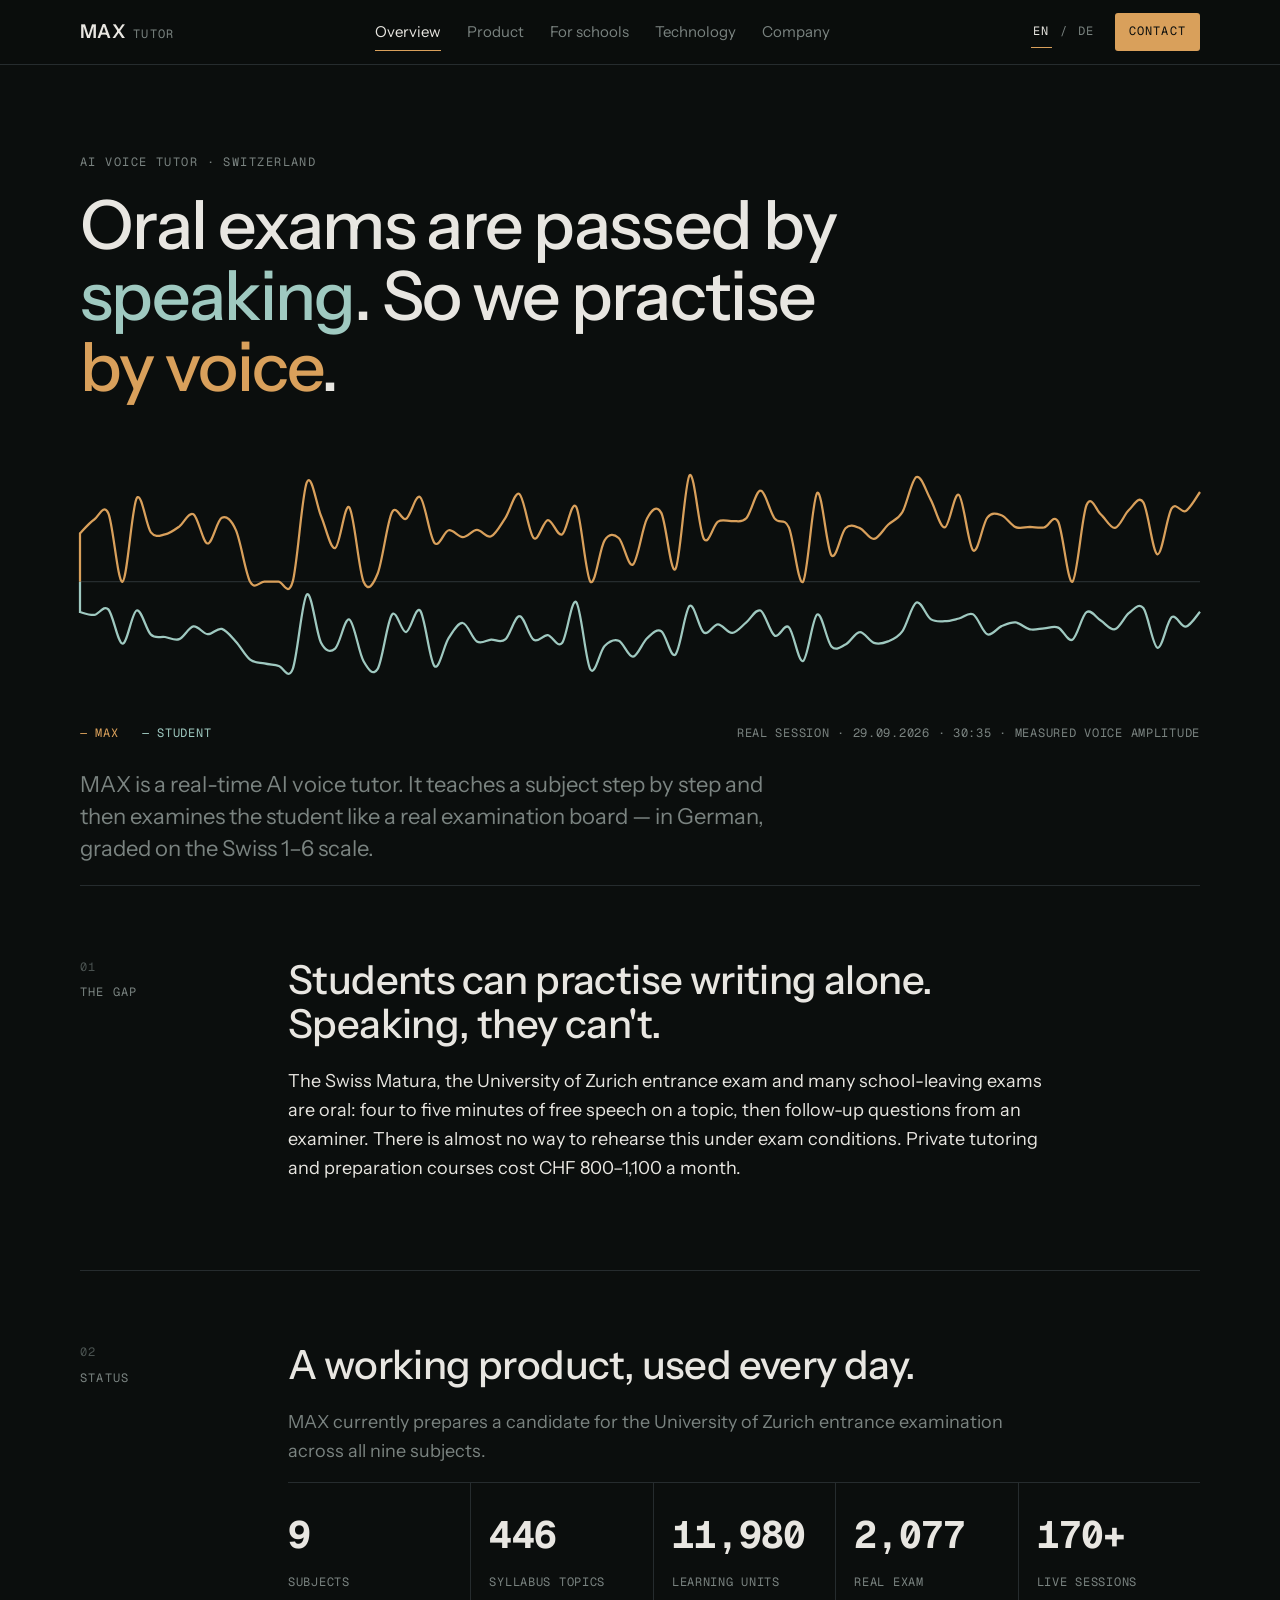
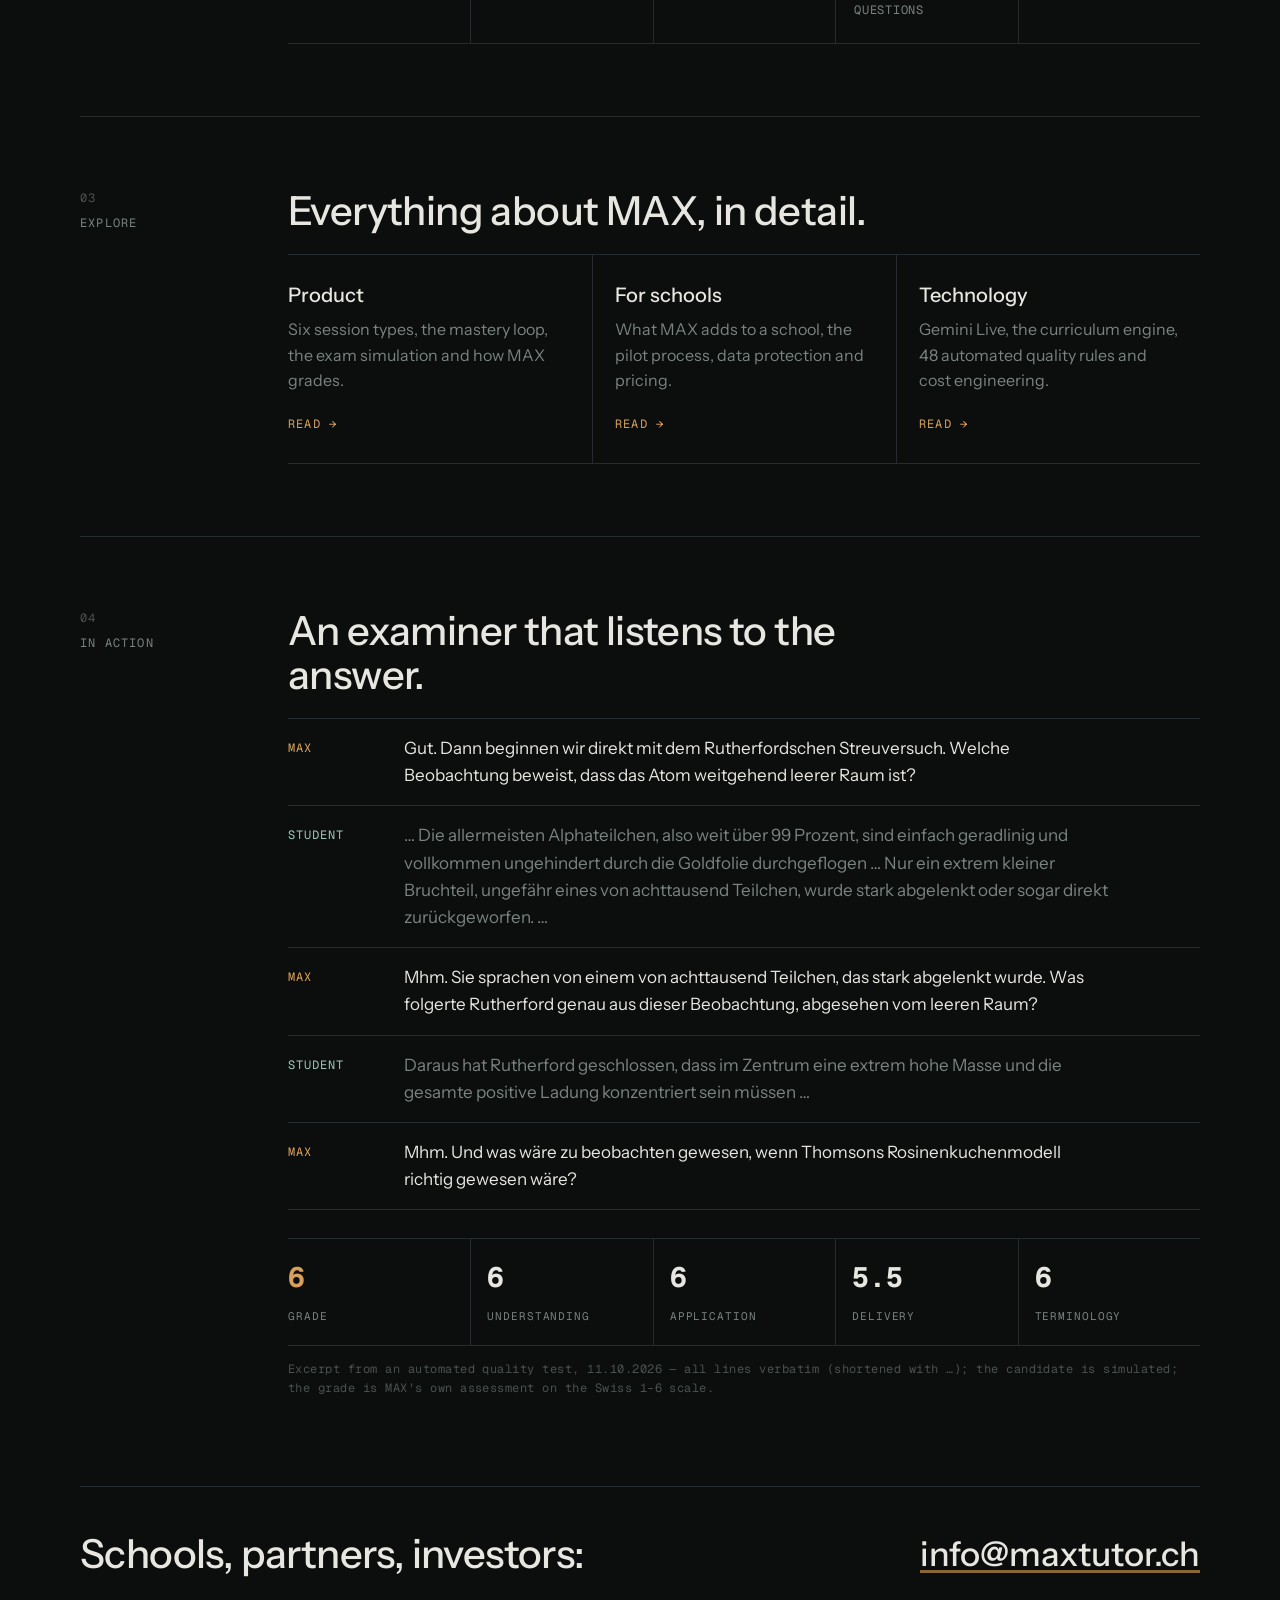
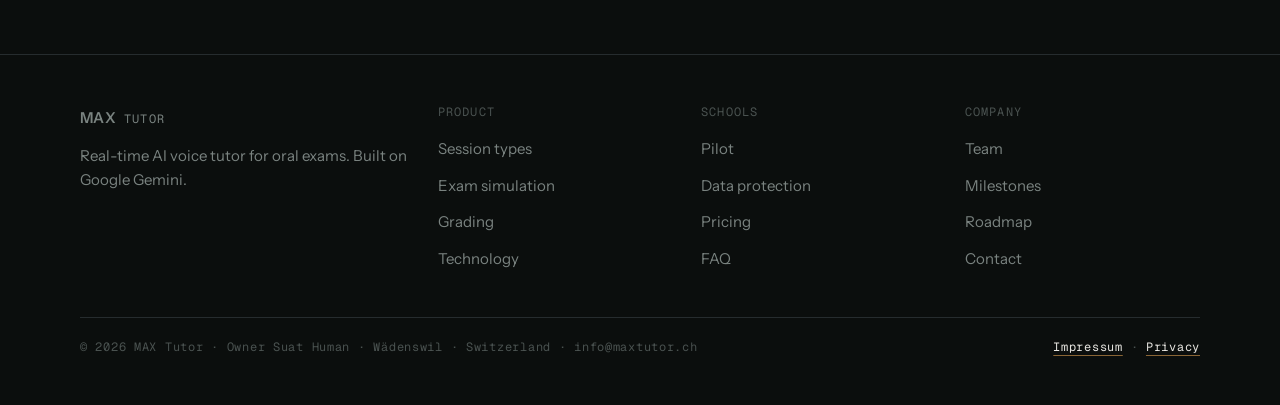
==== commit 29121a08: "Multi-page company site: product, schools, technology, company; shared nav with mobile menu" ====
--- a/index.html
+++ b/index.html
@@ -6,385 +6,152 @@
 <title>MAX Tutor — oral exam preparation by voice</title>
 <meta name="description" content="MAX Tutor is a real-time AI voice tutor that teaches students and simulates oral entrance and Matura exams in German. Built on Google Gemini.">
 <meta property="og:title" content="MAX Tutor — oral exam preparation by voice">
-<meta property="og:description" content="Real-time voice tutoring and oral exam simulation for Swiss students. Built on Google Gemini.">
+<meta property="og:description" content="MAX Tutor is a real-time AI voice tutor that teaches students and simulates oral entrance and Matura exams in German. Built on Google Gemini.">
 <meta property="og:type" content="website">
-<meta name="theme-color" content="#0B0E0D">
-<script type="application/ld+json">
-{
-  "@context": "https://schema.org",
-  "@graph": [
-    {
-      "@type": "Organization",
-      "@id": "https://maxtutor.ch/#org",
-      "name": "MAX Tutor",
-      "legalName": "MAX Tutor (Einzelunternehmen)",
-      "url": "https://maxtutor.ch/",
-      "email": "info@maxtutor.ch",
-      "foundingDate": "2026-07",
-      "address": { "@type": "PostalAddress", "addressLocality": "Wädenswil", "addressCountry": "CH" },
-      "founder": { "@type": "Person", "name": "Suat Human", "jobTitle": "Founder" },
-      "description": "Real-time AI voice tutor that teaches students and simulates oral entrance and Matura exams in German."
-    },
-    {
-      "@type": "SoftwareApplication",
-      "name": "MAX Tutor",
-      "applicationCategory": "EducationalApplication",
-      "operatingSystem": "Web (progressive web app)",
-      "inLanguage": ["de", "en"],
-      "publisher": { "@id": "https://maxtutor.ch/#org" },
-      "offers": { "@type": "Offer", "description": "Per-student school licence, target CHF 20 per student per month", "priceCurrency": "CHF", "price": "20" }
-    }
-  ]
-}
-</script>
 <meta property="og:image" content="https://suathuman.github.io/maxtutor-site/og.png">
 <meta name="twitter:card" content="summary_large_image">
-
+<meta name="theme-color" content="#0B0E0D">
 <link rel="icon" href="data:image/svg+xml,%3Csvg xmlns='http://www.w3.org/2000/svg' viewBox='0 0 64 64'%3E%3Crect width='64' height='64' fill='%230B0E0D'/%3E%3Cpath d='M6 32 C14 14 20 14 26 32 S38 50 44 32 S54 18 58 32' fill='none' stroke='%23D9A05B' stroke-width='5' stroke-linecap='round'/%3E%3C/svg%3E">
 <link rel="preconnect" href="https://fonts.googleapis.com">
 <link rel="preconnect" href="https://fonts.gstatic.com" crossorigin>
 <link href="https://fonts.googleapis.com/css2?family=Instrument+Sans:wght@400;500;600&family=Geist+Mono:wght@400;500&display=swap" rel="stylesheet">
-<style>
-  :root {
-    --ground: #0B0E0D; --surface: #14181A; --hairline: #262C2E;
-    --max: #D9A05B; --max-dim: #8A6535; --you: #9FC9C0; --you-dim: #5E7A75;
-    --ink: #E8E6E1; --ink-muted: #7A8380; --ink-faint: #4A5250;
-    --sans: "Instrument Sans", ui-sans-serif, sans-serif;
-    --mono: "Geist Mono", ui-monospace, SFMono-Regular, Menlo, monospace;
-    --ease: cubic-bezier(0.22, 1, 0.36, 1);
-    --label: 168px;
+<link rel="stylesheet" href="assets/site.css">
+<script type="application/ld+json">
+{
+ "@context": "https://schema.org",
+ "@graph": [
+  {
+   "@type": "Organization",
+   "@id": "https://maxtutor.ch/#org",
+   "name": "MAX Tutor",
+   "legalName": "MAX Tutor (Einzelunternehmen)",
+   "url": "https://maxtutor.ch/",
+   "email": "info@maxtutor.ch",
+   "foundingDate": "2026-07",
+   "address": {
+    "@type": "PostalAddress",
+    "addressLocality": "Wädenswil",
+    "addressCountry": "CH"
+   },
+   "founder": {
+    "@type": "Person",
+    "name": "Suat Human",
+    "jobTitle": "Founder"
+   },
+   "description": "Real-time AI voice tutor that teaches students and simulates oral entrance and Matura exams in German."
+  },
+  {
+   "@type": "SoftwareApplication",
+   "name": "MAX Tutor",
+   "applicationCategory": "EducationalApplication",
+   "operatingSystem": "Web (progressive web app)",
+   "inLanguage": [
+    "de",
+    "en"
+   ],
+   "publisher": {
+    "@id": "https://maxtutor.ch/#org"
+   },
+   "offers": {
+    "@type": "Offer",
+    "description": "Per-student school licence, target CHF 20 per student per month",
+    "priceCurrency": "CHF",
+    "price": "20"
+   }
   }
-  * { box-sizing: border-box; }
-  html { background: var(--ground); }
-  body { margin: 0; background: var(--ground); color: var(--ink); font: 18px/1.6 var(--sans); -webkit-font-smoothing: antialiased; }
-  .wrap { max-width: 1120px; margin: 0 auto; padding: 0 max(20px, env(safe-area-inset-left)); }
-  .mono, .label, .num { font-family: var(--mono); font-variant-numeric: tabular-nums; }
-  a { color: var(--ink); text-decoration-color: var(--max-dim); text-underline-offset: 4px; }
-  a:hover { text-decoration-color: var(--max); }
-
-  header { display: flex; justify-content: space-between; align-items: baseline; padding: 28px 0 0; }
-  .mark { font-weight: 600; font-size: 19px; letter-spacing: .02em; }
-  .mark span { font-family: var(--mono); font-weight: 400; font-size: 13px; color: var(--ink-muted); margin-left: 8px; letter-spacing: .08em; text-transform: uppercase; }
-  .lang { font-family: var(--mono); font-size: 13px; letter-spacing: .08em; color: var(--ink-muted); }
-  .lang button { background: none; border: 0; color: inherit; font: inherit; letter-spacing: inherit; cursor: pointer; padding: 6px 2px; }
-  .lang button[aria-pressed="true"] { color: var(--ink); border-bottom: 1px solid var(--max); }
-
-  .hero { padding: 96px 0 28px; }
-  .hero h1 { font-weight: 500; font-size: clamp(36px, 6.2vw, 76px); line-height: 1.02; letter-spacing: -.025em; margin: 0; max-width: 14ch; }
-  .hero h1 em { font-style: normal; color: var(--max); }
-  .hero h1 i { font-style: normal; color: var(--you); }
-
-  .trace { margin: 56px 0 0; }
-  .trace svg { display: block; width: 100%; height: auto; overflow: visible; }
-  .trace .axis { stroke: var(--hairline); stroke-width: 1; }
-  .trace .m { fill: none; stroke: var(--max); stroke-width: 2; }
-  .trace .y { fill: none; stroke: var(--you); stroke-width: 2; }
-  .trace .draw { stroke-dasharray: 2600; stroke-dashoffset: 2600; animation: draw 1.1s var(--ease) .15s forwards; }
-  @keyframes draw { to { stroke-dashoffset: 0; } }
-  .legend { display: flex; justify-content: space-between; gap: 16px; margin-top: 14px; font-size: 12px; letter-spacing: .06em; color: var(--ink-muted); text-transform: uppercase; }
-  .legend { flex-wrap: wrap; row-gap: 6px; }
-  .legend b { font-weight: 400; }
-  .legend b:first-child { white-space: nowrap; }
-  .legend .km { color: var(--max); } .legend .ky { color: var(--you); }
-
-  .lead { display: grid; grid-template-columns: var(--label) 1fr; gap: 32px; padding: 64px 0 88px; }
-  .lead p { margin: 0; font-size: 23px; line-height: 1.45; max-width: 34ch; color: var(--ink); }
-  .lead .label { padding-top: 7px; }
-
-  section { display: grid; grid-template-columns: var(--label) 1fr; gap: 32px; padding: 72px 0; border-top: 1px solid var(--hairline); }
-  .label { font-size: 12px; letter-spacing: .1em; text-transform: uppercase; color: var(--ink-muted); }
-  .label b { display: block; color: var(--ink-faint); font-weight: 400; margin-bottom: 6px; }
-  h2 { font-weight: 500; font-size: clamp(26px, 3.4vw, 40px); line-height: 1.12; letter-spacing: -.015em; margin: 0 0 22px; max-width: 22ch; }
-  p { margin: 0 0 16px; max-width: 62ch; color: var(--ink); }
-  .quiet { color: var(--ink-muted); }
-
-  .rows { margin-top: 12px; border-top: 1px solid var(--hairline); }
-  .row { display: grid; grid-template-columns: 220px 1fr; gap: 24px; padding: 20px 0; border-bottom: 1px solid var(--hairline); }
-  .row h3 { margin: 0; font-size: 17px; font-weight: 600; }
-  .row p { margin: 0; color: var(--ink-muted); font-size: 16px; }
-
-  .figures { display: grid; grid-template-columns: repeat(5, 1fr); border-top: 1px solid var(--hairline); border-bottom: 1px solid var(--hairline); margin-top: 8px; }
-  .fig { padding: 22px 18px 20px 0; }
-  .fig + .fig { padding-left: 18px; border-left: 1px solid var(--hairline); }
-  .fig .num { display: block; font-size: clamp(26px, 3.2vw, 38px); letter-spacing: -.02em; color: var(--ink); }
-  .fig > span { font-family: var(--mono); font-size: 12px; letter-spacing: .06em; text-transform: uppercase; color: var(--ink-muted); }
-
-  .timeline { margin-top: 8px; border-top: 1px solid var(--hairline); }
-  .tl { display: grid; grid-template-columns: 120px 1fr; gap: 24px; padding: 18px 0; border-bottom: 1px solid var(--hairline); }
-  .tl .num { color: var(--max); font-size: 14px; padding-top: 2px; }
-  .tl p { margin: 0; }
-
-  .split { display: grid; grid-template-columns: 1fr 1fr; gap: 40px; margin-top: 8px; }
-  .split h3 { font-size: 17px; margin: 0 0 8px; font-weight: 600; }
-  .split p { color: var(--ink-muted); font-size: 16px; }
-  .price { font-family: var(--mono); color: var(--max); font-size: 15px; }
-
-  .dialog { margin-top: 8px; border-top: 1px solid var(--hairline); }
-  .turn { display: grid; grid-template-columns: 96px 1fr; gap: 20px; padding: 16px 0; border-bottom: 1px solid var(--hairline); }
-  .turn .who { font-family: var(--mono); font-size: 12px; letter-spacing: .08em; text-transform: uppercase; padding-top: 4px; }
-  .turn.m .who { color: var(--max); } .turn.y .who { color: var(--you); }
-  .turn p { margin: 0; font-size: 17px; } .turn.y p { color: var(--ink-muted); }
-  .grade { display: grid; grid-template-columns: repeat(5, 1fr); margin-top: 28px; border-top: 1px solid var(--hairline); border-bottom: 1px solid var(--hairline); }
-  .grade div { padding: 16px 0; } .grade div + div { padding-left: 16px; border-left: 1px solid var(--hairline); }
-  .grade .num { display: block; font-size: 28px; color: var(--ink); } .grade .num.big { color: var(--max); }
-  .grade span { font-family: var(--mono); font-size: 11px; letter-spacing: .08em; text-transform: uppercase; color: var(--ink-muted); }
-  .src { font-family: var(--mono); font-size: 12px; letter-spacing: .04em; color: var(--ink-faint); margin-top: 14px; }
-  .founder { font-size: 26px; font-weight: 500; margin: 0 0 4px; }
-  .skip { position: absolute; left: -9999px; top: 8px; background: var(--max); color: var(--ground); padding: 8px 12px; font-family: var(--mono); font-size: 13px; z-index: 10; }
-  .skip:focus { left: 16px; }
-  :focus-visible { outline: 2px solid var(--max); outline-offset: 3px; }
-  .arch { margin-top: 18px; }
-  .arch svg { display: block; width: 100%; height: auto; }
-  .arch-list { display: none; margin: 0; padding: 0; list-style: none; border-top: 1px solid var(--hairline); }
-  .arch-list li { padding: 12px 0; border-bottom: 1px solid var(--hairline); color: var(--ink-muted); font-size: 16px; }
-  .arch-list b { color: var(--ink); font-weight: 600; }
-  .arch text { font-family: var(--mono); font-size: 13px; letter-spacing: .04em; fill: var(--ink-muted); }
-  .arch .t { fill: var(--ink); font-family: var(--sans); font-size: 16px; letter-spacing: 0; }
-  .arch .box { fill: var(--surface); stroke: var(--hairline); }
-  .arch .core { fill: var(--surface); stroke: var(--max-dim); }
-  .arch .ln { stroke: var(--ink-faint); stroke-width: 1.2; fill: none; }
-  .arch .lm { stroke: var(--max); stroke-width: 1.6; fill: none; }
-  .arch .ly { stroke: var(--you); stroke-width: 1.6; fill: none; }
-  .faq { margin-top: 8px; border-top: 1px solid var(--hairline); }
-  .faq details { border-bottom: 1px solid var(--hairline); padding: 16px 0; }
-  .faq summary { cursor: pointer; font-weight: 600; list-style: none; display: flex; justify-content: space-between; gap: 16px; }
-  .faq summary::-webkit-details-marker { display: none; }
-  .faq summary::after { content: "+"; font-family: var(--mono); color: var(--ink-muted); }
-  .faq details[open] summary::after { content: "–"; }
-  .faq p { margin: 10px 0 0; color: var(--ink-muted); font-size: 16px; }
-  .contact a { font-size: clamp(24px, 3.4vw, 40px); font-weight: 500; letter-spacing: -.01em; }
-
-  footer { display: flex; justify-content: space-between; gap: 16px; flex-wrap: wrap; padding: 28px 0 calc(48px + env(safe-area-inset-bottom)); border-top: 1px solid var(--hairline); font-family: var(--mono); font-size: 12px; letter-spacing: .06em; text-transform: uppercase; color: var(--ink-faint); }
-  footer a { color: var(--ink-muted); text-decoration: none; }
-
-  [data-lang="de"] .en, [data-lang="en"] .de { display: none; }
-
-  @media (max-width: 860px) {
-    :root { --label: 1fr; }
-    .lead, section { grid-template-columns: 1fr; gap: 14px; }
-    .row, .tl { grid-template-columns: 1fr; gap: 6px; }
-    .figures { grid-template-columns: repeat(2, 1fr); }
-    .fig, .fig + .fig { padding: 18px 0; border-left: 0; }
-    .fig:nth-child(even) { padding-left: 16px; border-left: 1px solid var(--hairline); }
-    .split { grid-template-columns: 1fr; gap: 20px; }
-    .turn { grid-template-columns: 1fr; gap: 4px; }
-    .arch svg { display: none; } .arch-list { display: block; }
-    .grade { grid-template-columns: repeat(3, 1fr); }
-    .grade div:nth-child(4) { padding-left: 0; border-left: 0; }
-    .hero { padding-top: 64px; }
-  }
-  @media (prefers-reduced-motion: reduce) { .trace .draw { animation: none; stroke-dashoffset: 0; } }
-</style>
+ ]
+}
+</script>
 </head>
 <body data-lang="en">
 <a class="skip" href="#main"><span class="en">Skip to content</span><span class="de">Zum Inhalt</span></a>
-<div class="wrap">
-  <header>
-    <div class="mark">MAX<span>Tutor</span></div>
-    <div class="lang" role="group" aria-label="Language">
-      <button type="button" data-set="en" aria-pressed="true">EN</button> /
-      <button type="button" data-set="de" aria-pressed="false">DE</button>
-    </div>
-  </header>
-
-  <main id="main">
-  <div class="hero">
-    <h1>
-      <span class="en">Oral exams are passed by <i>speaking</i>. So we practise <em>by voice</em>.</span>
-      <span class="de">Mündliche Prüfungen besteht man <i>sprechend</i>. Also üben wir <em>im Gespräch</em>.</span>
-    </h1>
-
-    <figure class="trace" aria-label="Voice trace of a real tutoring session">
-      <svg viewBox="0 -4 1000 228" role="img" preserveAspectRatio="none">
-        <line class="axis" x1="0" y1="110" x2="1000" y2="110"/>
-        <path class="m draw" d="M0 110 L0.0 66.9 C2.1 64.8 8.4 57.4 12.7 54.5 C16.9 51.5 21.1 39.7 25.3 48.9 C29.5 58.2 33.8 112.2 38.0 110.0 C42.2 107.8 46.4 42.9 50.6 35.5 C54.9 28.2 59.1 60.6 63.3 66.0 C67.5 71.3 71.7 68.6 75.9 67.8 C80.2 66.9 84.4 63.8 88.6 60.8 C92.8 57.8 97.0 47.3 101.3 49.8 C105.5 52.3 109.7 75.4 113.9 75.9 C118.1 76.4 122.4 54.9 126.6 53.0 C130.8 51.0 135.0 54.5 139.2 64.0 C143.5 73.5 147.7 102.3 151.9 110.0 C156.1 117.7 160.3 110.0 164.6 110.0 C168.8 110.0 173.0 110.0 177.2 110.0 C181.4 110.0 185.7 124.8 189.9 110.0 C194.1 95.2 198.3 31.0 202.5 21.3 C206.8 11.5 211.0 41.5 215.2 51.3 C219.4 61.1 223.6 81.3 227.8 80.0 C232.1 78.8 236.3 38.7 240.5 43.7 C244.7 48.7 248.9 100.2 253.2 110.0 C257.4 119.8 261.6 113.0 265.8 102.7 C270.0 92.4 274.3 56.3 278.5 48.2 C282.7 40.0 286.9 56.1 291.1 53.9 C295.4 51.6 299.6 31.0 303.8 34.6 C308.0 38.2 312.2 70.5 316.5 75.4 C320.7 80.3 324.9 64.9 329.1 64.1 C333.3 63.2 337.6 70.3 341.8 70.2 C346.0 70.2 350.2 63.9 354.4 63.8 C358.6 63.7 362.9 71.2 367.1 69.5 C371.3 67.7 375.5 59.5 379.7 53.2 C384.0 46.9 388.2 28.8 392.4 31.8 C396.6 34.8 400.8 67.1 405.1 71.0 C409.3 74.8 413.5 55.5 417.7 55.0 C421.9 54.5 426.2 69.9 430.4 67.9 C434.6 65.9 438.8 36.1 443.0 43.1 C447.3 50.1 451.5 105.0 455.7 110.0 C459.9 115.0 464.1 79.6 468.4 73.1 C472.6 66.6 476.8 67.4 481.0 71.0 C485.2 74.6 489.5 97.6 493.7 94.7 C497.9 91.8 502.1 61.3 506.3 53.6 C510.5 45.9 514.8 41.1 519.0 48.6 C523.2 56.1 527.4 104.4 531.6 98.8 C535.9 93.2 540.1 19.5 544.3 15.0 C548.5 10.5 552.7 64.8 557.0 71.7 C561.2 78.6 565.4 59.0 569.6 56.4 C573.8 53.7 578.1 56.4 582.3 55.9 C586.5 55.4 590.7 57.9 594.9 53.4 C599.2 48.8 603.4 28.6 607.6 28.7 C611.8 28.7 616.0 48.2 620.3 53.7 C624.5 59.1 628.7 52.2 632.9 61.5 C637.1 70.9 641.4 115.1 645.6 110.0 C649.8 104.9 654.0 34.6 658.2 30.7 C662.4 26.7 666.7 81.2 670.9 86.4 C675.1 91.7 679.3 66.3 683.5 62.3 C687.8 58.2 692.0 60.6 696.2 62.2 C700.4 63.8 704.6 72.3 708.9 71.8 C713.1 71.3 717.3 63.1 721.5 59.2 C725.7 55.2 730.0 55.1 734.2 48.0 C738.4 40.9 742.6 18.4 746.8 16.5 C751.1 14.6 755.3 29.2 759.5 36.7 C763.7 44.2 767.9 62.2 772.2 61.5 C776.4 60.8 780.6 29.1 784.8 32.6 C789.0 36.0 793.2 78.8 797.5 82.1 C801.7 85.5 805.9 58.0 810.1 52.8 C814.3 47.5 818.6 49.3 822.8 50.7 C827.0 52.2 831.2 59.6 835.4 61.3 C839.7 63.0 843.9 61.1 848.1 61.1 C852.3 61.2 856.5 62.3 860.8 61.6 C865.0 60.8 869.2 48.5 873.4 56.6 C877.6 64.7 881.9 112.5 886.1 110.0 C890.3 107.5 894.5 51.5 898.7 41.5 C903.0 31.5 907.2 46.4 911.4 49.9 C915.6 53.3 919.8 62.7 924.1 62.0 C928.3 61.4 932.5 49.6 936.7 45.8 C940.9 42.0 945.1 32.5 949.4 39.1 C953.6 45.8 957.8 84.7 962.0 85.6 C966.2 86.5 970.5 51.0 974.7 44.6 C978.9 38.1 983.1 49.3 987.3 46.9 C991.6 44.4 997.9 32.7 1000.0 29.9"/>
-        <path class="y draw" d="M0 110 L0.0 137.1 C2.1 137.6 8.4 140.1 12.7 139.7 C16.9 139.3 21.1 130.4 25.3 134.7 C29.5 139.0 33.8 165.2 38.0 165.4 C42.2 165.5 46.4 137.0 50.6 135.7 C54.9 134.4 59.1 153.4 63.3 157.3 C67.5 161.3 71.7 158.7 75.9 159.4 C80.2 160.1 84.4 162.9 88.6 161.3 C92.8 159.7 97.0 150.6 101.3 149.9 C105.5 149.2 109.7 156.5 113.9 156.9 C118.1 157.3 122.4 151.1 126.6 152.2 C130.8 153.3 135.0 159.1 139.2 163.6 C143.5 168.2 147.7 176.3 151.9 179.6 C156.1 182.8 160.3 182.1 164.6 183.0 C168.8 184.0 173.0 184.2 177.2 185.1 C181.4 185.9 185.7 198.7 189.9 188.1 C194.1 177.5 198.3 125.4 202.5 121.5 C206.8 117.5 211.0 156.5 215.2 164.6 C219.4 172.6 223.6 173.2 227.8 169.7 C232.1 166.2 236.3 141.8 240.5 143.7 C244.7 145.6 248.9 173.6 253.2 181.0 C257.4 188.3 261.6 194.8 265.8 187.9 C270.0 181.0 274.3 145.0 278.5 139.5 C282.7 134.0 286.9 155.5 291.1 155.0 C295.4 154.4 299.6 130.9 303.8 136.0 C308.0 141.1 312.2 181.4 316.5 185.4 C320.7 189.5 324.9 166.8 329.1 160.4 C333.3 154.0 337.6 146.4 341.8 146.9 C346.0 147.3 350.2 160.9 354.4 163.4 C358.6 165.9 362.9 162.1 367.1 161.8 C371.3 161.6 375.5 165.1 379.7 161.6 C384.0 158.1 388.2 140.7 392.4 140.8 C396.6 140.8 400.8 159.1 405.1 161.9 C409.3 164.7 413.5 157.2 417.7 157.7 C421.9 158.2 426.2 169.7 430.4 164.8 C434.6 159.9 438.8 124.3 443.0 128.2 C447.3 132.1 451.5 181.8 455.7 188.4 C459.9 194.9 464.1 171.7 468.4 167.4 C472.6 163.2 476.8 161.1 481.0 162.7 C485.2 164.2 489.5 177.3 493.7 177.0 C497.9 176.6 502.1 164.3 506.3 160.5 C510.5 156.7 514.8 151.8 519.0 154.2 C523.2 156.6 527.4 178.9 531.6 175.1 C535.9 171.4 540.1 135.0 544.3 131.7 C548.5 128.4 552.7 152.6 557.0 155.4 C561.2 158.1 565.4 148.0 569.6 148.1 C573.8 148.2 578.1 156.1 582.3 155.8 C586.5 155.5 590.7 149.6 594.9 146.3 C599.2 142.9 603.4 133.8 607.6 135.8 C611.8 137.8 616.0 155.8 620.3 158.2 C624.5 160.7 628.7 146.9 632.9 150.7 C637.1 154.4 641.4 182.7 645.6 180.8 C649.8 178.9 654.0 141.5 658.2 139.3 C662.4 137.1 666.7 163.3 670.9 167.8 C675.1 172.3 679.3 168.2 683.5 166.1 C687.8 164.0 692.0 155.2 696.2 155.0 C700.4 154.7 704.6 163.2 708.9 164.6 C713.1 166.0 717.3 165.0 721.5 163.3 C725.7 161.6 730.0 160.2 734.2 154.4 C738.4 148.6 742.6 130.4 746.8 128.6 C751.1 126.7 755.3 140.6 759.5 143.4 C763.7 146.2 767.9 145.4 772.2 145.3 C776.4 145.3 780.6 143.9 784.8 142.9 C789.0 141.9 793.2 136.8 797.5 139.2 C801.7 141.5 805.9 155.3 810.1 157.0 C814.3 158.8 818.6 151.5 822.8 149.7 C827.0 148.0 831.2 146.0 835.4 146.4 C839.7 146.9 843.9 151.7 848.1 152.5 C852.3 153.4 856.5 152.0 860.8 151.7 C865.0 151.5 869.2 149.3 873.4 151.0 C877.6 152.6 881.9 164.1 886.1 161.8 C890.3 159.5 894.5 140.0 898.7 137.2 C903.0 134.4 907.2 142.2 911.4 144.7 C915.6 147.3 919.8 153.6 924.1 152.4 C928.3 151.3 932.5 141.1 936.7 137.9 C940.9 134.8 945.1 128.4 949.4 133.5 C953.6 138.7 957.8 167.7 962.0 169.0 C966.2 170.4 970.5 144.9 974.7 141.7 C978.9 138.6 983.1 151.0 987.3 150.2 C991.6 149.4 997.9 139.1 1000.0 136.9"/>
-      </svg>
-      <figcaption class="legend">
-        <b><span class="km">— MAX</span> &nbsp; <span class="ky">— <span class="en">student</span><span class="de">Schüler</span></span></b>
-        <b class="mono"><span class="en">Real session · 29.09.2026 · 30:35 · measured voice amplitude</span><span class="de">Echte Sitzung · 29.09.2026 · 30:35 · gemessene Sprachamplitude</span></b>
-      </figcaption>
-    </figure>
-  </div>
-
-  <div class="lead">
-    <div class="label">MAX Tutor</div>
-    <p>
-      <span class="en">MAX is a real-time AI voice tutor. It teaches a subject step by step, then examines the student like a real examination board — in German, graded on the Swiss 1–6 scale.</span>
-      <span class="de">MAX ist ein KI-Sprachtutor in Echtzeit. Er erklärt ein Fach Schritt für Schritt und prüft danach wie eine echte Prüfungskommission — auf Deutsch, benotet nach der Schweizer Skala 1–6.</span>
-    </p>
-  </div>
-
-  <section>
-    <div class="label"><b>01</b><span class="en">Problem</span><span class="de">Problem</span></div>
-    <div>
-      <h2><span class="en">Students can practise writing alone. Speaking, they can't.</span><span class="de">Schreiben kann man allein üben. Sprechen nicht.</span></h2>
-      <p><span class="en">The Swiss Matura, the University of Zurich entrance exam and many school-leaving exams are oral: four to five minutes of free speech on a topic, then follow-up questions. There is almost no way to rehearse this under exam conditions. Private tutoring and preparation courses cost CHF 800–1,100 a month.</span><span class="de">Matura, Aufnahmeprüfung der Universität Zürich und viele Abschlussprüfungen sind mündlich: vier bis fünf Minuten freie Rede zu einem Thema, danach Nachfragen. Unter Prüfungsbedingungen üben lässt sich das kaum. Nachhilfe und Vorbereitungskurse kosten CHF 800–1'100 im Monat.</span></p>
-    </div>
-  </section>
-
-  <section>
-    <div class="label"><b>02</b><span class="en">Product</span><span class="de">Produkt</span></div>
-    <div>
-      <h2><span class="en">A tutor that talks, listens, and examines.</span><span class="de">Ein Tutor, der spricht, zuhört und prüft.</span></h2>
-      <div class="rows">
-        <div class="row"><h3><span class="en">Learn</span><span class="de">Lernen</span></h3><p><span class="en">Each concept in small units. MAX explains, the student explains it back, a new exam question checks whether it holds.</span><span class="de">Jeder Begriff in kleinen Einheiten. MAX erklärt, der Schüler erklärt zurück, eine neue Prüfungsfrage zeigt, ob es sitzt.</span></p></div>
-        <div class="row"><h3><span class="en">Speak at length</span><span class="de">Lange sprechen</span></h3><p><span class="en">The four-to-five-minute answer, uninterrupted, with the speaking time measured — the skill oral exams actually grade.</span><span class="de">Die Antwort am Stück, vier bis fünf Minuten, ohne Unterbrechung, mit gemessener Redezeit — genau das, was bewertet wird.</span></p></div>
-        <div class="row"><h3><span class="en">Be examined</span><span class="de">Geprüft werden</span></h3><p><span class="en">A twenty-minute oral exam with follow-ups and trap questions, an honest grade, and concrete next steps.</span><span class="de">Eine zwanzigminütige Prüfung mit Nachfragen und Fangfragen, ehrlicher Note und konkreten nächsten Schritten.</span></p></div>
-        <div class="row"><h3><span class="en">Nothing invented</span><span class="de">Nichts erfunden</span></h3><p><span class="en">MAX answers from the student's complete learning material and real past exam questions, word for word — not from memory.</span><span class="de">MAX antwortet wörtlich aus dem gesamten Lernmaterial und aus echten Prüfungsfragen — nicht aus dem Gedächtnis.</span></p></div>
+<header class="site-header">
+  <div class="wrap">
+    <div class="bar">
+      <a class="mark" href="index.html">MAX<span>Tutor</span></a>
+      <nav class="nav" aria-label="Main"><a href="index.html" aria-current="page"><span class="en">Overview</span><span class="de">Übersicht</span></a><a href="product.html"><span class="en">Product</span><span class="de">Produkt</span></a><a href="schools.html"><span class="en">For schools</span><span class="de">Für Schulen</span></a><a href="technology.html"><span class="en">Technology</span><span class="de">Technologie</span></a><a href="company.html"><span class="en">Company</span><span class="de">Unternehmen</span></a></nav>
+      <div class="tools">
+        <div class="lang" role="group" aria-label="Language"><button type="button" data-set="en" aria-pressed="true">EN</button> / <button type="button" data-set="de" aria-pressed="false">DE</button></div>
+        <a class="contact-btn" href="company.html#contact"><span class="en">Contact</span><span class="de">Kontakt</span></a>
+        <button class="menu-btn" type="button" aria-expanded="false" aria-controls="drawer"><span class="bars"></span>Menu</button>
       </div>
     </div>
-  </section>
-
-  <section>
-    <div class="label"><b>03</b><span class="en">Status</span><span class="de">Stand</span></div>
-    <div>
-      <h2><span class="en">A working product, used every day.</span><span class="de">Ein funktionierendes Produkt, täglich im Einsatz.</span></h2>
-      <p class="quiet"><span class="en">MAX currently prepares a candidate for the University of Zurich entrance examination.</span><span class="de">MAX bereitet derzeit einen Kandidaten auf die Aufnahmeprüfung der Universität Zürich vor.</span></p>
-      <div class="figures">
-        <div class="fig"><b class="num">9</b><span class="en">subjects</span><span class="de">Fächer</span></div>
-        <div class="fig"><b class="num">446</b><span class="en">syllabus topics</span><span class="de">Lehrplanthemen</span></div>
-        <div class="fig"><b class="num"><span class="en">11,980</span><span class="de">11'980</span></b><span class="en">learning units</span><span class="de">Lerneinheiten</span></div>
-        <div class="fig"><b class="num"><span class="en">2,077</span><span class="de">2'077</span></b><span class="en">real exam questions</span><span class="de">echte Prüfungsfragen</span></div>
-        <div class="fig"><b class="num">170+</b><span class="en">live sessions</span><span class="de">Live-Sitzungen</span></div>
-      </div>
+    <div class="drawer" id="drawer"><nav aria-label="Mobile"><a href="index.html" aria-current="page"><span class="en">Overview</span><span class="de">Übersicht</span></a><a href="product.html"><span class="en">Product</span><span class="de">Produkt</span></a><a href="schools.html"><span class="en">For schools</span><span class="de">Für Schulen</span></a><a href="technology.html"><span class="en">Technology</span><span class="de">Technologie</span></a><a href="company.html"><span class="en">Company</span><span class="de">Unternehmen</span></a><a class="contact-btn" href="company.html#contact"><span class="en">Contact</span><span class="de">Kontakt</span></a></nav></div>
+  </div>
+</header>
+<main id="main">
+<div class="wrap">
+<div class="page-head" style="padding-bottom:20px">
+  <p class="eyebrow"><span class="en">AI voice tutor · Switzerland</span><span class="de">KI-Sprachtutor · Schweiz</span></p>
+  <h1><span class="en">Oral exams are passed by <i>speaking</i>. So we practise <em>by voice</em>.</span><span class="de">Mündliche Prüfungen besteht man <i>sprechend</i>. Also üben wir <em>im Gespräch</em>.</span></h1>
+  <figure class="trace" aria-label="Voice trace of a real tutoring session">
+  <svg viewBox="0 -4 1000 228" role="img" preserveAspectRatio="none">
+    <line class="axis" x1="0" y1="110" x2="1000" y2="110"/>
+    <path class="m draw" d="M0 110 L0.0 66.9 C2.1 64.8 8.4 57.4 12.7 54.5 C16.9 51.5 21.1 39.7 25.3 48.9 C29.5 58.2 33.8 112.2 38.0 110.0 C42.2 107.8 46.4 42.9 50.6 35.5 C54.9 28.2 59.1 60.6 63.3 66.0 C67.5 71.3 71.7 68.6 75.9 67.8 C80.2 66.9 84.4 63.8 88.6 60.8 C92.8 57.8 97.0 47.3 101.3 49.8 C105.5 52.3 109.7 75.4 113.9 75.9 C118.1 76.4 122.4 54.9 126.6 53.0 C130.8 51.0 135.0 54.5 139.2 64.0 C143.5 73.5 147.7 102.3 151.9 110.0 C156.1 117.7 160.3 110.0 164.6 110.0 C168.8 110.0 173.0 110.0 177.2 110.0 C181.4 110.0 185.7 124.8 189.9 110.0 C194.1 95.2 198.3 31.0 202.5 21.3 C206.8 11.5 211.0 41.5 215.2 51.3 C219.4 61.1 223.6 81.3 227.8 80.0 C232.1 78.8 236.3 38.7 240.5 43.7 C244.7 48.7 248.9 100.2 253.2 110.0 C257.4 119.8 261.6 113.0 265.8 102.7 C270.0 92.4 274.3 56.3 278.5 48.2 C282.7 40.0 286.9 56.1 291.1 53.9 C295.4 51.6 299.6 31.0 303.8 34.6 C308.0 38.2 312.2 70.5 316.5 75.4 C320.7 80.3 324.9 64.9 329.1 64.1 C333.3 63.2 337.6 70.3 341.8 70.2 C346.0 70.2 350.2 63.9 354.4 63.8 C358.6 63.7 362.9 71.2 367.1 69.5 C371.3 67.7 375.5 59.5 379.7 53.2 C384.0 46.9 388.2 28.8 392.4 31.8 C396.6 34.8 400.8 67.1 405.1 71.0 C409.3 74.8 413.5 55.5 417.7 55.0 C421.9 54.5 426.2 69.9 430.4 67.9 C434.6 65.9 438.8 36.1 443.0 43.1 C447.3 50.1 451.5 105.0 455.7 110.0 C459.9 115.0 464.1 79.6 468.4 73.1 C472.6 66.6 476.8 67.4 481.0 71.0 C485.2 74.6 489.5 97.6 493.7 94.7 C497.9 91.8 502.1 61.3 506.3 53.6 C510.5 45.9 514.8 41.1 519.0 48.6 C523.2 56.1 527.4 104.4 531.6 98.8 C535.9 93.2 540.1 19.5 544.3 15.0 C548.5 10.5 552.7 64.8 557.0 71.7 C561.2 78.6 565.4 59.0 569.6 56.4 C573.8 53.7 578.1 56.4 582.3 55.9 C586.5 55.4 590.7 57.9 594.9 53.4 C599.2 48.8 603.4 28.6 607.6 28.7 C611.8 28.7 616.0 48.2 620.3 53.7 C624.5 59.1 628.7 52.2 632.9 61.5 C637.1 70.9 641.4 115.1 645.6 110.0 C649.8 104.9 654.0 34.6 658.2 30.7 C662.4 26.7 666.7 81.2 670.9 86.4 C675.1 91.7 679.3 66.3 683.5 62.3 C687.8 58.2 692.0 60.6 696.2 62.2 C700.4 63.8 704.6 72.3 708.9 71.8 C713.1 71.3 717.3 63.1 721.5 59.2 C725.7 55.2 730.0 55.1 734.2 48.0 C738.4 40.9 742.6 18.4 746.8 16.5 C751.1 14.6 755.3 29.2 759.5 36.7 C763.7 44.2 767.9 62.2 772.2 61.5 C776.4 60.8 780.6 29.1 784.8 32.6 C789.0 36.0 793.2 78.8 797.5 82.1 C801.7 85.5 805.9 58.0 810.1 52.8 C814.3 47.5 818.6 49.3 822.8 50.7 C827.0 52.2 831.2 59.6 835.4 61.3 C839.7 63.0 843.9 61.1 848.1 61.1 C852.3 61.2 856.5 62.3 860.8 61.6 C865.0 60.8 869.2 48.5 873.4 56.6 C877.6 64.7 881.9 112.5 886.1 110.0 C890.3 107.5 894.5 51.5 898.7 41.5 C903.0 31.5 907.2 46.4 911.4 49.9 C915.6 53.3 919.8 62.7 924.1 62.0 C928.3 61.4 932.5 49.6 936.7 45.8 C940.9 42.0 945.1 32.5 949.4 39.1 C953.6 45.8 957.8 84.7 962.0 85.6 C966.2 86.5 970.5 51.0 974.7 44.6 C978.9 38.1 983.1 49.3 987.3 46.9 C991.6 44.4 997.9 32.7 1000.0 29.9"/>
+    <path class="y draw" d="M0 110 L0.0 137.1 C2.1 137.6 8.4 140.1 12.7 139.7 C16.9 139.3 21.1 130.4 25.3 134.7 C29.5 139.0 33.8 165.2 38.0 165.4 C42.2 165.5 46.4 137.0 50.6 135.7 C54.9 134.4 59.1 153.4 63.3 157.3 C67.5 161.3 71.7 158.7 75.9 159.4 C80.2 160.1 84.4 162.9 88.6 161.3 C92.8 159.7 97.0 150.6 101.3 149.9 C105.5 149.2 109.7 156.5 113.9 156.9 C118.1 157.3 122.4 151.1 126.6 152.2 C130.8 153.3 135.0 159.1 139.2 163.6 C143.5 168.2 147.7 176.3 151.9 179.6 C156.1 182.8 160.3 182.1 164.6 183.0 C168.8 184.0 173.0 184.2 177.2 185.1 C181.4 185.9 185.7 198.7 189.9 188.1 C194.1 177.5 198.3 125.4 202.5 121.5 C206.8 117.5 211.0 156.5 215.2 164.6 C219.4 172.6 223.6 173.2 227.8 169.7 C232.1 166.2 236.3 141.8 240.5 143.7 C244.7 145.6 248.9 173.6 253.2 181.0 C257.4 188.3 261.6 194.8 265.8 187.9 C270.0 181.0 274.3 145.0 278.5 139.5 C282.7 134.0 286.9 155.5 291.1 155.0 C295.4 154.4 299.6 130.9 303.8 136.0 C308.0 141.1 312.2 181.4 316.5 185.4 C320.7 189.5 324.9 166.8 329.1 160.4 C333.3 154.0 337.6 146.4 341.8 146.9 C346.0 147.3 350.2 160.9 354.4 163.4 C358.6 165.9 362.9 162.1 367.1 161.8 C371.3 161.6 375.5 165.1 379.7 161.6 C384.0 158.1 388.2 140.7 392.4 140.8 C396.6 140.8 400.8 159.1 405.1 161.9 C409.3 164.7 413.5 157.2 417.7 157.7 C421.9 158.2 426.2 169.7 430.4 164.8 C434.6 159.9 438.8 124.3 443.0 128.2 C447.3 132.1 451.5 181.8 455.7 188.4 C459.9 194.9 464.1 171.7 468.4 167.4 C472.6 163.2 476.8 161.1 481.0 162.7 C485.2 164.2 489.5 177.3 493.7 177.0 C497.9 176.6 502.1 164.3 506.3 160.5 C510.5 156.7 514.8 151.8 519.0 154.2 C523.2 156.6 527.4 178.9 531.6 175.1 C535.9 171.4 540.1 135.0 544.3 131.7 C548.5 128.4 552.7 152.6 557.0 155.4 C561.2 158.1 565.4 148.0 569.6 148.1 C573.8 148.2 578.1 156.1 582.3 155.8 C586.5 155.5 590.7 149.6 594.9 146.3 C599.2 142.9 603.4 133.8 607.6 135.8 C611.8 137.8 616.0 155.8 620.3 158.2 C624.5 160.7 628.7 146.9 632.9 150.7 C637.1 154.4 641.4 182.7 645.6 180.8 C649.8 178.9 654.0 141.5 658.2 139.3 C662.4 137.1 666.7 163.3 670.9 167.8 C675.1 172.3 679.3 168.2 683.5 166.1 C687.8 164.0 692.0 155.2 696.2 155.0 C700.4 154.7 704.6 163.2 708.9 164.6 C713.1 166.0 717.3 165.0 721.5 163.3 C725.7 161.6 730.0 160.2 734.2 154.4 C738.4 148.6 742.6 130.4 746.8 128.6 C751.1 126.7 755.3 140.6 759.5 143.4 C763.7 146.2 767.9 145.4 772.2 145.3 C776.4 145.3 780.6 143.9 784.8 142.9 C789.0 141.9 793.2 136.8 797.5 139.2 C801.7 141.5 805.9 155.3 810.1 157.0 C814.3 158.8 818.6 151.5 822.8 149.7 C827.0 148.0 831.2 146.0 835.4 146.4 C839.7 146.9 843.9 151.7 848.1 152.5 C852.3 153.4 856.5 152.0 860.8 151.7 C865.0 151.5 869.2 149.3 873.4 151.0 C877.6 152.6 881.9 164.1 886.1 161.8 C890.3 159.5 894.5 140.0 898.7 137.2 C903.0 134.4 907.2 142.2 911.4 144.7 C915.6 147.3 919.8 153.6 924.1 152.4 C928.3 151.3 932.5 141.1 936.7 137.9 C940.9 134.8 945.1 128.4 949.4 133.5 C953.6 138.7 957.8 167.7 962.0 169.0 C966.2 170.4 970.5 144.9 974.7 141.7 C978.9 138.6 983.1 151.0 987.3 150.2 C991.6 149.4 997.9 139.1 1000.0 136.9"/>
+  </svg>
+  <figcaption class="legend">
+    <b><span class="km">— MAX</span> &nbsp; <span class="ky">— <span class="en">student</span><span class="de">Schüler</span></span></b>
+    <b><span class="en">Real session · 29.09.2026 · 30:35 · measured voice amplitude</span><span class="de">Echte Sitzung · 29.09.2026 · 30:35 · gemessene Sprachamplitude</span></b>
+  </figcaption>
+</figure>
+  <p class="intro"><span class="en">MAX is a real-time AI voice tutor. It teaches a subject step by step and then examines the student like a real examination board — in German, graded on the Swiss 1–6 scale.</span><span class="de">MAX ist ein KI-Sprachtutor in Echtzeit. Er erklärt ein Fach Schritt für Schritt und prüft danach wie eine echte Prüfungskommission — auf Deutsch, benotet nach der Schweizer Skala 1–6.</span></p>
+</div>
+<section class="block"><div class="label"><b>01</b><span class="en">The gap</span><span class="de">Die Lücke</span></div><div><h2><span class="en">Students can practise writing alone. Speaking, they can't.</span><span class="de">Schreiben kann man allein üben. Sprechen nicht.</span></h2>
+<p><span class="en">The Swiss Matura, the University of Zurich entrance exam and many school-leaving exams are oral: four to five minutes of free speech on a topic, then follow-up questions from an examiner. There is almost no way to rehearse this under exam conditions. Private tutoring and preparation courses cost CHF 800–1,100 a month.</span><span class="de">Matura, Aufnahmeprüfung der Universität Zürich und viele Abschlussprüfungen sind mündlich: vier bis fünf Minuten freie Rede zu einem Thema, danach Nachfragen einer Prüferin oder eines Prüfers. Unter Prüfungsbedingungen üben lässt sich das kaum. Nachhilfe und Vorbereitungskurse kosten CHF 800–1'100 im Monat.</span></p></div></section>
+<section class="block"><div class="label"><b>02</b><span class="en">Status</span><span class="de">Stand</span></div><div><h2><span class="en">A working product, used every day.</span><span class="de">Ein funktionierendes Produkt, täglich im Einsatz.</span></h2>
+<p class="quiet"><span class="en">MAX currently prepares a candidate for the University of Zurich entrance examination across all nine subjects.</span><span class="de">MAX bereitet derzeit einen Kandidaten in allen neun Fächern auf die Aufnahmeprüfung der Universität Zürich vor.</span></p><div class="figures"><div class="fig"><b class="num">9</b><span class="en">subjects</span><span class="de">Fächer</span></div><div class="fig"><b class="num">446</b><span class="en">syllabus topics</span><span class="de">Lehrplanthemen</span></div><div class="fig"><b class="num"><span class="en">11,980</span><span class="de">11'980</span></b><span class="en">learning units</span><span class="de">Lerneinheiten</span></div><div class="fig"><b class="num"><span class="en">2,077</span><span class="de">2'077</span></b><span class="en">real exam questions</span><span class="de">echte Prüfungsfragen</span></div><div class="fig"><b class="num">170+</b><span class="en">live sessions</span><span class="de">Live-Sitzungen</span></div></div></div></section>
+<section class="block"><div class="label"><b>03</b><span class="en">Explore</span><span class="de">Mehr</span></div><div><h2><span class="en">Everything about MAX, in detail.</span><span class="de">Alles über MAX, im Detail.</span></h2>
+<div class="teasers">
+<a class="teaser" href="product.html"><h3><span class="en">Product</span><span class="de">Produkt</span></h3><p><span class="en">Six session types, the mastery loop, the exam simulation and how MAX grades.</span><span class="de">Sechs Sitzungsarten, die Lernschleife, die Prüfungssimulation und wie MAX bewertet.</span></p><span class="go"><span class="en">Read →</span><span class="de">Lesen →</span></span></a>
+<a class="teaser" href="schools.html"><h3><span class="en">For schools</span><span class="de">Für Schulen</span></h3><p><span class="en">What MAX adds to a school, the pilot process, data protection and pricing.</span><span class="de">Was MAX einer Schule bringt, der Pilotablauf, Datenschutz und Preise.</span></p><span class="go"><span class="en">Read →</span><span class="de">Lesen →</span></span></a>
+<a class="teaser" href="technology.html"><h3><span class="en">Technology</span><span class="de">Technologie</span></h3><p><span class="en">Gemini Live, the curriculum engine, 48 automated quality rules and cost engineering.</span><span class="de">Gemini Live, die Lehrplan-Engine, 48 automatische Qualitätsregeln und Kosten-Engineering.</span></p><span class="go"><span class="en">Read →</span><span class="de">Lesen →</span></span></a>
+</div></div></section>
+<section class="block"><div class="label"><b>04</b><span class="en">In action</span><span class="de">So klingt MAX</span></div><div><h2><span class="en">An examiner that listens to the answer.</span><span class="de">Ein Prüfer, der der Antwort zuhört.</span></h2><div class="dialog" lang="de">
+  <div class="turn m"><span class="who">MAX</span><p>Gut. Dann beginnen wir direkt mit dem Rutherfordschen Streuversuch. Welche Beobachtung beweist, dass das Atom weitgehend leerer Raum ist?</p></div>
+  <div class="turn y"><span class="who"><span class="en">Student</span><span class="de">Schüler</span></span><p>… Die allermeisten Alphateilchen, also weit über 99 Prozent, sind einfach geradlinig und vollkommen ungehindert durch die Goldfolie durchgeflogen … Nur ein extrem kleiner Bruchteil, ungefähr eines von achttausend Teilchen, wurde stark abgelenkt oder sogar direkt zurückgeworfen. …</p></div>
+  <div class="turn m"><span class="who">MAX</span><p>Mhm. Sie sprachen von einem von achttausend Teilchen, das stark abgelenkt wurde. Was folgerte Rutherford genau aus dieser Beobachtung, abgesehen vom leeren Raum?</p></div>
+  <div class="turn y"><span class="who"><span class="en">Student</span><span class="de">Schüler</span></span><p>Daraus hat Rutherford geschlossen, dass im Zentrum eine extrem hohe Masse und die gesamte positive Ladung konzentriert sein müssen …</p></div>
+  <div class="turn m"><span class="who">MAX</span><p>Mhm. Und was wäre zu beobachten gewesen, wenn Thomsons Rosinenkuchenmodell richtig gewesen wäre?</p></div>
+</div>
+<div class="grade">
+  <div><b class="num big">6</b><span><span class="en">grade</span><span class="de">Note</span></span></div>
+  <div><b class="num">6</b><span><span class="en">understanding</span><span class="de">Verständnis</span></span></div>
+  <div><b class="num">6</b><span><span class="en">application</span><span class="de">Anwendung</span></span></div>
+  <div><b class="num">5.5</b><span><span class="en">delivery</span><span class="de">Darstellung</span></span></div>
+  <div><b class="num">6</b><span><span class="en">terminology</span><span class="de">Fachsprache</span></span></div>
+</div>
+<p class="src"><span class="en">Excerpt from an automated quality test, 11.10.2026 — all lines verbatim (shortened with …); the candidate is simulated; the grade is MAX's own assessment on the Swiss 1–6 scale.</span><span class="de">Auszug aus einem automatischen Qualitätstest, 11.10.2026 — alle Zeilen wörtlich (gekürzt mit …); der Kandidat ist simuliert; die Note ist MAX' eigene Bewertung nach der Schweizer Skala 1–6.</span></p></div></section>
+<div class="callout"><h2><span class="en">Schools, partners, investors:</span><span class="de">Schulen, Partner, Investoren:</span></h2><a class="mail" href="mailto:info@maxtutor.ch">info@maxtutor.ch</a></div>
+</div>
+</main>
+<footer class="site-footer">
+  <div class="wrap">
+    <div class="foot">
+      <div><a class="mark" href="index.html">MAX<span>Tutor</span></a>
+        <p style="margin-top:12px"><span class="en">Real-time AI voice tutor for oral exams. Built on Google Gemini.</span><span class="de">KI-Sprachtutor in Echtzeit für mündliche Prüfungen. Gebaut auf Google Gemini.</span></p></div>
+      <div><h4><span class="en">Product</span><span class="de">Produkt</span></h4><ul>
+        <li><a href="product.html#sessions"><span class="en">Session types</span><span class="de">Sitzungsarten</span></a></li>
+        <li><a href="product.html#exam"><span class="en">Exam simulation</span><span class="de">Prüfungssimulation</span></a></li>
+        <li><a href="product.html#grading"><span class="en">Grading</span><span class="de">Bewertung</span></a></li>
+        <li><a href="technology.html"><span class="en">Technology</span><span class="de">Technologie</span></a></li></ul></div>
+      <div><h4><span class="en">Schools</span><span class="de">Schulen</span></h4><ul>
+        <li><a href="schools.html#pilot"><span class="en">Pilot</span><span class="de">Pilot</span></a></li>
+        <li><a href="schools.html#privacy"><span class="en">Data protection</span><span class="de">Datenschutz</span></a></li>
+        <li><a href="schools.html#pricing"><span class="en">Pricing</span><span class="de">Preise</span></a></li>
+        <li><a href="schools.html#faq">FAQ</a></li></ul></div>
+      <div><h4><span class="en">Company</span><span class="de">Unternehmen</span></h4><ul>
+        <li><a href="company.html#team">Team</a></li>
+        <li><a href="company.html#milestones"><span class="en">Milestones</span><span class="de">Meilensteine</span></a></li>
+        <li><a href="company.html#roadmap">Roadmap</a></li>
+        <li><a href="company.html#contact"><span class="en">Contact</span><span class="de">Kontakt</span></a></li></ul></div>
     </div>
-  </section>
-
-  <section>
-    <div class="label"><b>04</b><span class="en">Business</span><span class="de">Geschäft</span></div>
-    <div>
-      <h2><span class="en">Schools pay. Students don't.</span><span class="de">Die Schule zahlt. Schüler nicht.</span></h2>
-      <p><span class="en">Around 19,000 students attend Gymnasium in the Canton of Zurich alone — and every one of them faces oral exams.</span><span class="de">Allein im Kanton Zürich besuchen rund 19'000 Jugendliche ein Gymnasium — und alle haben mündliche Prüfungen vor sich.</span></p>
-      <div class="split">
-        <div><h3><span class="en">Schools</span><span class="de">Schulen</span></h3><p><span class="en">Per-student licences paid by the school.</span><span class="de">Lizenzen pro Schüler, bezahlt von der Schule.</span></p><p class="price"><span class="en">Target CHF 20 / student / month</span><span class="de">Ziel CHF 20 / Schüler / Monat</span></p></div>
-        <div><h3><span class="en">Individuals</span><span class="de">Einzelpersonen</span></h3><p><span class="en">Subscriptions for entrance-exam candidates, at a fraction of the cost of private tutoring.</span><span class="de">Abos für Prüfungskandidaten, zu einem Bruchteil der Kosten privater Nachhilfe.</span></p></div>
-      </div>
+    <div class="legal">
+      <span>© 2026 MAX Tutor · <span class="en">Owner</span><span class="de">Inhaber</span> Suat Human · Wädenswil · <span class="en">Switzerland</span><span class="de">Schweiz</span> · info@maxtutor.ch</span>
+      <span><a href="impressum.html">Impressum</a> · <a href="datenschutz.html"><span class="en">Privacy</span><span class="de">Datenschutz</span></a></span>
     </div>
-  </section>
-
-  <section>
-    <div class="label"><b>05</b><span class="en">Technology</span><span class="de">Technologie</span></div>
-    <div>
-      <h2><span class="en">Built on Google Gemini.</span><span class="de">Gebaut auf Google Gemini.</span></h2>
-      <p><span class="en">Real-time speech-to-speech conversation runs on the Gemini Live API; assessment and reports use Gemini models. The real cost of every session is measured, and automated checks verify that every teaching rule holds and that no curriculum content is lost.</span><span class="de">Das Gespräch in Echtzeit läuft über die Gemini Live API; Bewertung und Berichte nutzen Gemini-Modelle. Die echten Kosten jeder Sitzung werden gemessen, automatische Prüfungen stellen sicher, dass jede Lehrregel gilt und kein Lernstoff verloren geht.</span></p>
-      <figure class="arch" aria-label="Architecture">
-        <svg viewBox="0 0 900 300" role="img">
-          <rect class="box" x="0" y="110" width="180" height="80" rx="4"/>
-          <text class="t" x="20" y="146"><tspan class="en">Student</tspan><tspan class="de">Schüler</tspan></text>
-          <text x="20" y="170"><tspan class="en">voice · browser</tspan><tspan class="de">Stimme · Browser</tspan></text>
-          <path class="ly" d="M180 135 H270"/><path class="lm" d="M270 165 H180"/>
-          <text x="192" y="125">audio</text><text x="192" y="188">audio</text>
-          <rect class="core" x="270" y="70" width="350" height="160" rx="4"/>
-          <text class="t" x="292" y="106">Gemini Live API</text>
-          <text x="292" y="132"><tspan class="en">real-time speech-to-speech</tspan><tspan class="de">Sprache zu Sprache, Echtzeit</tspan></text>
-          <text x="292" y="168"><tspan class="en">MAX: teaching loop · exam</tspan><tspan class="de">MAX: Lernschleife · Prüfung</tspan></text>
-          <text x="292" y="192"><tspan class="en">tools: lookup · grading</tspan><tspan class="de">Werkzeuge: Nachschlagen</tspan></text>
-          <path class="ln" d="M620 110 H650"/><path class="ln" d="M620 190 H650"/>
-          <rect class="box" x="650" y="66" width="250" height="84" rx="4"/>
-          <text class="t" x="670" y="100"><tspan class="en">Curriculum engine</tspan><tspan class="de">Lehrplan-Engine</tspan></text>
-          <text x="670" y="126"><tspan class="en">11,980 units, verbatim</tspan><tspan class="de">11'980 Einheiten, wörtlich</tspan></text>
-          <rect class="box" x="650" y="150" width="250" height="84" rx="4"/>
-          <text class="t" x="670" y="184"><tspan class="en">Assessment</tspan><tspan class="de">Bewertung</tspan></text>
-          <text x="670" y="210"><tspan class="en">Gemini · Swiss scale 1–6</tspan><tspan class="de">Gemini · Skala 1–6</tspan></text>
-          <path class="ln" d="M445 230 V262"/>
-          <text x="300" y="286"><tspan class="en">quality gates · cost per session</tspan><tspan class="de">Qualitätsprüfungen · Kosten je Sitzung</tspan></text>
-        </svg>
-        <ol class="arch-list">
-          <li><b><span class="en">Student</span><span class="de">Schüler</span></b> — <span class="en">speaks in the browser</span><span class="de">spricht im Browser</span></li>
-          <li><b>Gemini Live API</b> — <span class="en">real-time speech-to-speech; MAX runs the teaching loop and the exam</span><span class="de">Sprache zu Sprache in Echtzeit; MAX führt Lernschleife und Prüfung</span></li>
-          <li><b><span class="en">Curriculum engine</span><span class="de">Lehrplan-Engine</span></b> — <span class="en">11,980 units, looked up verbatim</span><span class="de">11'980 Einheiten, wörtlich nachgeschlagen</span></li>
-          <li><b><span class="en">Assessment</span><span class="de">Bewertung</span></b> — <span class="en">Gemini, Swiss scale 1–6</span><span class="de">Gemini, Skala 1–6</span></li>
-          <li><b><span class="en">Quality gates</span><span class="de">Qualitätsprüfungen</span></b> — <span class="en">every rule checked, real cost per session measured</span><span class="de">jede Regel geprüft, echte Kosten je Sitzung gemessen</span></li>
-        </ol>
-      </figure>
-    </div>
-  </section>
-
-  <section>
-    <div class="label"><b>06</b>Roadmap</div>
-    <div>
-      <h2><span class="en">From one student to whole schools.</span><span class="de">Von einem Schüler zu ganzen Schulen.</span></h2>
-      <div class="timeline">
-        <div class="tl"><span class="num">Q4 2026</span><p><span class="en">Cost optimisation of the real-time pipeline; reliability; automated quality checks.</span><span class="de">Kostenoptimierung der Echtzeit-Pipeline; Zuverlässigkeit; automatische Qualitätsprüfungen.</span></p></div>
-        <div class="tl"><span class="num">Q1 2027</span><p><span class="en">Multi-user accounts; pilot with candidates for Swiss entrance and Matura exams.</span><span class="de">Mehrbenutzer-Konten; Pilot mit Kandidierenden für Aufnahme- und Maturaprüfungen.</span></p></div>
-        <div class="tl"><span class="num">2027</span><p><span class="en">Pre-seed round. Offer for Kantonsschulen with per-student licences and a data-protection impact assessment for school use.</span><span class="de">Pre-Seed-Finanzierung. Angebot für Kantonsschulen mit Lizenzen pro Schüler und Datenschutz-Folgenabschätzung.</span></p></div>
-        <div class="tl"><span class="num"><span class="en">Next</span><span class="de">Danach</span></span><p><span class="en">French and English oral exams; further cantons.</span><span class="de">Mündliche Prüfungen in Französisch und Englisch; weitere Kantone.</span></p></div>
-      </div>
-    </div>
-  </section>
-
-  <section>
-    <div class="label"><b>07</b><span class="en">In action</span><span class="de">So klingt MAX</span></div>
-    <div>
-      <h2><span class="en">An examiner that listens to the answer.</span><span class="de">Ein Prüfer, der der Antwort zuhört.</span></h2>
-      <div class="dialog" lang="de">
-        <div class="turn m"><span class="who">MAX</span><p>Gut. Dann beginnen wir direkt mit dem Rutherfordschen Streuversuch. Welche Beobachtung beweist, dass das Atom weitgehend leerer Raum ist?</p></div>
-        <div class="turn y"><span class="who"><span class="en">Student</span><span class="de">Schüler</span></span><p>… Die allermeisten Alphateilchen, also weit über 99 Prozent, sind einfach geradlinig und vollkommen ungehindert durch die Goldfolie durchgeflogen … Nur ein extrem kleiner Bruchteil, ungefähr eines von achttausend Teilchen, wurde stark abgelenkt oder sogar direkt zurückgeworfen. …</p></div>
-        <div class="turn m"><span class="who">MAX</span><p>Mhm. Sie sprachen von einem von achttausend Teilchen, das stark abgelenkt wurde. Was folgerte Rutherford genau aus dieser Beobachtung, abgesehen vom leeren Raum?</p></div>
-        <div class="turn y"><span class="who"><span class="en">Student</span><span class="de">Schüler</span></span><p>Daraus hat Rutherford geschlossen, dass im Zentrum eine extrem hohe Masse und die gesamte positive Ladung konzentriert sein müssen …</p></div>
-        <div class="turn m"><span class="who">MAX</span><p>Mhm. Und was wäre zu beobachten gewesen, wenn Thomsons Rosinenkuchenmodell richtig gewesen wäre?</p></div>
-      </div>
-      <div class="grade">
-        <div><b class="num big">6</b><span><span class="en">grade</span><span class="de">Note</span></span></div>
-        <div><b class="num">6</b><span><span class="en">understanding</span><span class="de">Verständnis</span></span></div>
-        <div><b class="num">6</b><span><span class="en">application</span><span class="de">Anwendung</span></span></div>
-        <div><b class="num">5.5</b><span><span class="en">delivery</span><span class="de">Darstellung</span></span></div>
-        <div><b class="num">6</b><span><span class="en">terminology</span><span class="de">Fachsprache</span></span></div>
-      </div>
-      <p class="src"><span class="en">Excerpt from an automated quality test, 11.10.2026 — all lines verbatim (shortened with …); the candidate is simulated; the grade is MAX's own assessment on the Swiss 1–6 scale.</span><span class="de">Auszug aus einem automatischen Qualitätstest, 11.10.2026 — alle Zeilen wörtlich (gekürzt mit …); der Kandidat ist simuliert; die Note ist MAX' eigene Bewertung nach der Schweizer Skala 1–6.</span></p>
-    </div>
-  </section>
-
-  <section>
-    <div class="label"><b>08</b><span class="en">For schools</span><span class="de">Für Schulen</span></div>
-    <div>
-      <h2><span class="en">Questions schools ask first.</span><span class="de">Was Schulen zuerst fragen.</span></h2>
-      <div class="faq">
-        <details><summary><span class="en">How is student data protected?</span><span class="de">Wie werden Schülerdaten geschützt?</span></summary><p><span class="en">Before any school pilot, MAX completes a data-protection impact assessment under the Swiss and cantonal data-protection law and signs a data-processing agreement with the school. Students are never asked to pay or to create private accounts.</span><span class="de">Vor jedem Schulpilot erstellt MAX eine Datenschutz-Folgenabschätzung nach Schweizer und kantonalem Datenschutzrecht und schliesst mit der Schule einen Auftragsverarbeitungsvertrag. Schüler zahlen nie und brauchen keine privaten Konten.</span></p></details>
-        <details><summary><span class="en">Which subjects and languages?</span><span class="de">Welche Fächer und Sprachen?</span></summary><p><span class="en">Today: nine subjects of the University of Zurich entrance exam, examined in German. French and English oral exams are on the roadmap.</span><span class="de">Heute: neun Fächer der Aufnahmeprüfung der Universität Zürich, geprüft auf Deutsch. Mündliche Prüfungen auf Französisch und Englisch sind geplant.</span></p></details>
-        <details><summary><span class="en">What does it cost a school?</span><span class="de">Was kostet es eine Schule?</span></summary><p><span class="en">Target price CHF 20 per student per month, paid by the school. Pilot terms are agreed individually.</span><span class="de">Zielpreis CHF 20 pro Schüler und Monat, bezahlt von der Schule. Pilotkonditionen werden individuell vereinbart.</span></p></details>
-        <details><summary><span class="en">Does it replace teachers?</span><span class="de">Ersetzt MAX Lehrpersonen?</span></summary><p><span class="en">No. MAX gives every student the speaking practice a teacher has no time to provide one-to-one — the exam itself stays with the school.</span><span class="de">Nein. MAX gibt jedem Schüler das Sprechtraining, für das Lehrpersonen im Einzelgespräch keine Zeit haben — die Prüfung selbst bleibt bei der Schule.</span></p></details>
-      </div>
-    </div>
-  </section>
-
-  <section>
-    <div class="label"><b>09</b>Team</div>
-    <div>
-      <p class="founder">Suat Human</p>
-      <p class="quiet"><span class="en">Founder · Wädenswil, Switzerland</span><span class="de">Gründer · Wädenswil, Schweiz</span></p>
-      <p><span class="en">Suat built MAX while preparing for the University of Zurich entrance examination himself — he is the product's first and most demanding user. He designs, builds and runs the whole system: the real-time voice pipeline on Gemini, the curriculum engine and the automated quality checks.</span><span class="de">Suat hat MAX entwickelt, während er sich selbst auf die Aufnahmeprüfung der Universität Zürich vorbereitet — er ist der erste und anspruchsvollste Nutzer des Produkts. Er entwirft, baut und betreibt das ganze System: die Echtzeit-Sprachpipeline auf Gemini, die Lehrplan-Engine und die automatischen Qualitätsprüfungen.</span></p>
-    </div>
-  </section>
-
-  <section class="contact">
-    <div class="label"><b>10</b><span class="en">Contact</span><span class="de">Kontakt</span></div>
-    <div>
-      <p class="quiet"><span class="en">Schools, partners and investors</span><span class="de">Schulen, Partner und Investoren</span></p>
-      <a href="mailto:info@maxtutor.ch">info@maxtutor.ch</a>
-    </div>
-  </section>
-
-  </main>
-
-  <footer>
-    <span>MAX Tutor · <span class="en">Owner</span><span class="de">Inhaber</span> Suat Human · Wädenswil · <span class="en">Switzerland</span><span class="de">Schweiz</span> · info@maxtutor.ch</span>
-    <span><a href="impressum.html">Impressum</a> · <a href="datenschutz.html"><span class="en">Privacy</span><span class="de">Datenschutz</span></a></span>
-  </footer>
-</div>
-<script>
-  (function () {
-    var b = document.body, btns = document.querySelectorAll("[data-set]");
-    function set(l) {
-      b.setAttribute("data-lang", l); document.documentElement.lang = l;
-      btns.forEach(function (x) { x.setAttribute("aria-pressed", String(x.getAttribute("data-set") === l)); });
-      try { localStorage.setItem("lang", l); } catch (e) {}
-    }
-    var saved = null; try { saved = localStorage.getItem("lang"); } catch (e) {}
-    set(saved || ((navigator.language || "").toLowerCase().indexOf("de") === 0 ? "de" : "en"));
-    btns.forEach(function (x) { x.addEventListener("click", function () { set(x.getAttribute("data-set")); }); });
-  })();
-</script>
+  </div>
+</footer>
+<script src="assets/site.js"></script>
 </body>
 </html>
--- a/assets/site.css
+++ b/assets/site.css
@@ -0,0 +1,196 @@
+/* MAX Tutor — site styles. Design language: MAX design system (ground, two voices, Instrument Sans + Geist Mono). */
+:root {
+  --ground: #0B0E0D; --surface: #14181A; --surface-raised: #1C2124; --hairline: #262C2E;
+  --max: #D9A05B; --max-dim: #8A6535; --you: #9FC9C0; --you-dim: #5E7A75;
+  --ink: #E8E6E1; --ink-muted: #7A8380; --ink-faint: #4A5250;
+  --sans: "Instrument Sans", ui-sans-serif, sans-serif;
+  --mono: "Geist Mono", ui-monospace, SFMono-Regular, Menlo, monospace;
+  --ease: cubic-bezier(0.22, 1, 0.36, 1);
+  --label: 176px;
+}
+* { box-sizing: border-box; }
+html { background: var(--ground); scroll-behavior: smooth; }
+body { margin: 0; background: var(--ground); color: var(--ink); font: 18px/1.6 var(--sans); -webkit-font-smoothing: antialiased; }
+.wrap { max-width: 1160px; margin: 0 auto; padding: 0 max(20px, env(safe-area-inset-left)); }
+.mono, .label, .num { font-family: var(--mono); font-variant-numeric: tabular-nums; }
+a { color: var(--ink); text-decoration-color: var(--max-dim); text-underline-offset: 4px; }
+a:hover { text-decoration-color: var(--max); }
+:focus-visible { outline: 2px solid var(--max); outline-offset: 3px; }
+[data-lang="de"] .en, [data-lang="en"] .de { display: none; }
+
+.skip { position: absolute; left: -9999px; top: 8px; background: var(--max); color: var(--ground); padding: 8px 12px; font-family: var(--mono); font-size: 13px; z-index: 30; }
+.skip:focus { left: 16px; }
+
+/* Header + navigation */
+.site-header { position: sticky; top: 0; z-index: 20; background: rgba(11, 14, 13, .94); border-bottom: 1px solid var(--hairline); }
+.bar { display: flex; align-items: center; justify-content: space-between; gap: 20px; height: 64px; }
+.mark { font-weight: 600; font-size: 19px; letter-spacing: .02em; text-decoration: none; color: var(--ink); white-space: nowrap; }
+.mark span { font-family: var(--mono); font-weight: 400; font-size: 12px; color: var(--ink-muted); margin-left: 8px; letter-spacing: .1em; text-transform: uppercase; }
+.nav { display: flex; align-items: center; gap: 26px; }
+.nav a { font-size: 15px; color: var(--ink-muted); text-decoration: none; padding: 6px 0; border-bottom: 1px solid transparent; transition: color 200ms var(--ease), border-color 200ms var(--ease); }
+.nav a:hover { color: var(--ink); }
+.nav a[aria-current="page"] { color: var(--ink); border-bottom-color: var(--max); }
+.tools { display: flex; align-items: center; gap: 18px; }
+.lang { font-family: var(--mono); font-size: 12px; letter-spacing: .1em; color: var(--ink-muted); white-space: nowrap; }
+.lang button { background: none; border: 0; color: inherit; font: inherit; letter-spacing: inherit; cursor: pointer; padding: 6px 2px; }
+.lang button[aria-pressed="true"] { color: var(--ink); border-bottom: 1px solid var(--max); }
+.contact-btn { font-family: var(--mono); font-size: 12px; letter-spacing: .1em; text-transform: uppercase; text-decoration: none; color: var(--ground); background: var(--max); padding: 9px 14px; border-radius: 3px; white-space: nowrap; }
+.menu-btn { display: none; background: none; border: 1px solid var(--hairline); color: var(--ink); font-family: var(--mono); font-size: 12px; letter-spacing: .1em; text-transform: uppercase; padding: 8px 12px; border-radius: 3px; cursor: pointer; }
+.menu-btn .bars { display: inline-block; width: 14px; height: 9px; margin-right: 8px; border-top: 1px solid currentColor; border-bottom: 1px solid currentColor; vertical-align: middle; position: relative; }
+.menu-btn .bars::after { content: ""; position: absolute; left: 0; right: 0; top: 3px; border-top: 1px solid currentColor; }
+.drawer { display: none; }
+
+/* Page structure */
+.page-head { padding: 88px 0 40px; }
+.eyebrow { font-family: var(--mono); font-size: 12px; letter-spacing: .12em; text-transform: uppercase; color: var(--ink-muted); margin: 0 0 18px; }
+.page-head h1 { font-weight: 500; font-size: clamp(36px, 5.8vw, 68px); line-height: 1.04; letter-spacing: -.025em; margin: 0; max-width: 17ch; }
+.page-head .intro { font-size: 22px; line-height: 1.45; color: var(--ink-muted); max-width: 46ch; margin: 26px 0 0; }
+h1 em, h2 em { font-style: normal; color: var(--max); }
+h1 i, h2 i { font-style: normal; color: var(--you); }
+
+.toc { display: flex; flex-wrap: wrap; gap: 8px 22px; padding: 18px 0 0; margin-top: 34px; border-top: 1px solid var(--hairline); }
+.toc a { font-family: var(--mono); font-size: 12px; letter-spacing: .08em; text-transform: uppercase; color: var(--ink-muted); text-decoration: none; }
+.toc a:hover { color: var(--ink); }
+
+section.block { display: grid; grid-template-columns: var(--label) 1fr; gap: 32px; padding: 72px 0; border-top: 1px solid var(--hairline); scroll-margin-top: 72px; }
+.label { font-size: 12px; letter-spacing: .1em; text-transform: uppercase; color: var(--ink-muted); }
+.label b { display: block; color: var(--ink-faint); font-weight: 400; margin-bottom: 6px; }
+h2 { font-weight: 500; font-size: clamp(26px, 3.3vw, 40px); line-height: 1.12; letter-spacing: -.015em; margin: 0 0 20px; max-width: 24ch; }
+h3 { font-size: 18px; font-weight: 600; margin: 0 0 6px; }
+p { margin: 0 0 16px; max-width: 64ch; }
+.quiet { color: var(--ink-muted); }
+.small { font-size: 15px; }
+
+/* Trace */
+.trace { margin: 52px 0 0; }
+.trace svg { display: block; width: 100%; height: auto; overflow: visible; }
+.trace .axis { stroke: var(--hairline); stroke-width: 1; }
+.trace .m { fill: none; stroke: var(--max); stroke-width: 2; }
+.trace .y { fill: none; stroke: var(--you); stroke-width: 2; }
+.trace .draw { stroke-dasharray: 2600; stroke-dashoffset: 2600; animation: draw 1.1s var(--ease) .15s forwards; }
+@keyframes draw { to { stroke-dashoffset: 0; } }
+.legend { display: flex; flex-wrap: wrap; justify-content: space-between; gap: 6px 16px; margin-top: 14px; font-family: var(--mono); font-size: 12px; letter-spacing: .06em; color: var(--ink-muted); text-transform: uppercase; }
+.legend b { font-weight: 400; } .legend b:first-child { white-space: nowrap; }
+.legend .km { color: var(--max); } .legend .ky { color: var(--you); }
+
+/* Rows, figures, tables */
+.rows { border-top: 1px solid var(--hairline); }
+.row { display: grid; grid-template-columns: 240px 1fr; gap: 24px; padding: 20px 0; border-bottom: 1px solid var(--hairline); }
+.row p { margin: 0; color: var(--ink-muted); font-size: 16px; }
+.row .meta { font-family: var(--mono); font-size: 12px; letter-spacing: .06em; color: var(--max); text-transform: uppercase; display: block; margin-top: 4px; }
+
+.figures { display: grid; grid-template-columns: repeat(5, 1fr); border-top: 1px solid var(--hairline); border-bottom: 1px solid var(--hairline); }
+.figures.four { grid-template-columns: repeat(4, 1fr); }
+.fig { padding: 22px 18px 20px 0; }
+.fig + .fig { padding-left: 18px; border-left: 1px solid var(--hairline); }
+.fig .num { display: block; font-size: clamp(26px, 3.2vw, 38px); letter-spacing: -.02em; color: var(--ink); }
+.fig > span { font-family: var(--mono); font-size: 12px; letter-spacing: .06em; text-transform: uppercase; color: var(--ink-muted); }
+
+table.data { width: 100%; border-collapse: collapse; font-size: 16px; }
+table.data th { text-align: left; font-family: var(--mono); font-weight: 400; font-size: 12px; letter-spacing: .08em; text-transform: uppercase; color: var(--ink-muted); padding: 10px 12px 10px 0; border-bottom: 1px solid var(--hairline); }
+table.data td { padding: 14px 12px 14px 0; border-bottom: 1px solid var(--hairline); vertical-align: top; color: var(--ink-muted); }
+table.data td:first-child { color: var(--ink); font-weight: 600; }
+table.data td.num { color: var(--ink); text-align: right; white-space: nowrap; }
+table.data th.r { text-align: right; }
+
+.steps { counter-reset: step; border-top: 1px solid var(--hairline); }
+.step { display: grid; grid-template-columns: 56px 1fr; gap: 16px; padding: 18px 0; border-bottom: 1px solid var(--hairline); }
+.step::before { counter-increment: step; content: counter(step, decimal-leading-zero); font-family: var(--mono); font-size: 13px; color: var(--max); padding-top: 3px; }
+.step p { margin: 4px 0 0; color: var(--ink-muted); font-size: 16px; }
+
+.split { display: grid; grid-template-columns: 1fr 1fr; gap: 40px; }
+.split p { color: var(--ink-muted); font-size: 16px; }
+.price { font-family: var(--mono); color: var(--max); font-size: 15px; }
+.tag { font-family: var(--mono); font-size: 11px; letter-spacing: .08em; text-transform: uppercase; color: var(--max); border: 1px solid var(--max-dim); padding: 2px 6px; border-radius: 2px; margin-left: 8px; vertical-align: 2px; white-space: nowrap; }
+
+/* Dialog + grade */
+.dialog { border-top: 1px solid var(--hairline); }
+.turn { display: grid; grid-template-columns: 96px 1fr; gap: 20px; padding: 16px 0; border-bottom: 1px solid var(--hairline); }
+.turn .who { font-family: var(--mono); font-size: 12px; letter-spacing: .08em; text-transform: uppercase; padding-top: 4px; }
+.turn.m .who { color: var(--max); } .turn.y .who { color: var(--you); }
+.turn p { margin: 0; font-size: 17px; } .turn.y p { color: var(--ink-muted); }
+.grade { display: grid; grid-template-columns: repeat(5, 1fr); margin-top: 28px; border-top: 1px solid var(--hairline); border-bottom: 1px solid var(--hairline); }
+.grade div { padding: 16px 0; } .grade div + div { padding-left: 16px; border-left: 1px solid var(--hairline); }
+.grade .num { display: block; font-size: 28px; color: var(--ink); } .grade .num.big { color: var(--max); }
+.grade span { font-family: var(--mono); font-size: 11px; letter-spacing: .08em; text-transform: uppercase; color: var(--ink-muted); }
+.src { font-family: var(--mono); font-size: 12px; letter-spacing: .04em; color: var(--ink-faint); margin-top: 14px; max-width: none; }
+
+/* Architecture */
+.arch svg { display: block; width: 100%; height: auto; }
+.arch text { font-family: var(--mono); font-size: 13px; letter-spacing: .04em; fill: var(--ink-muted); }
+.arch .t { fill: var(--ink); font-family: var(--sans); font-size: 16px; letter-spacing: 0; }
+.arch .box { fill: var(--surface); stroke: var(--hairline); }
+.arch .core { fill: var(--surface); stroke: var(--max-dim); }
+.arch .ln { stroke: var(--ink-faint); stroke-width: 1.2; fill: none; }
+.arch .lm { stroke: var(--max); stroke-width: 1.6; fill: none; }
+.arch .ly { stroke: var(--you); stroke-width: 1.6; fill: none; }
+.arch-list { display: none; margin: 0; padding: 0; list-style: none; border-top: 1px solid var(--hairline); }
+.arch-list li { padding: 12px 0; border-bottom: 1px solid var(--hairline); color: var(--ink-muted); font-size: 16px; }
+.arch-list b { color: var(--ink); font-weight: 600; }
+
+/* FAQ */
+.faq { border-top: 1px solid var(--hairline); }
+.faq details { border-bottom: 1px solid var(--hairline); padding: 16px 0; }
+.faq summary { cursor: pointer; font-weight: 600; list-style: none; display: flex; justify-content: space-between; gap: 16px; }
+.faq summary::-webkit-details-marker { display: none; }
+.faq summary::after { content: "+"; font-family: var(--mono); color: var(--ink-muted); }
+.faq details[open] summary::after { content: "–"; }
+.faq details p { margin: 10px 0 0; color: var(--ink-muted); font-size: 16px; }
+
+/* Teaser links */
+.teasers { display: grid; grid-template-columns: repeat(3, 1fr); border-top: 1px solid var(--hairline); }
+.teaser { display: block; text-decoration: none; padding: 24px 22px 26px 0; border-bottom: 1px solid var(--hairline); }
+.teaser + .teaser { padding-left: 22px; border-left: 1px solid var(--hairline); }
+.teaser h3 { font-size: 20px; font-weight: 500; }
+.teaser p { color: var(--ink-muted); font-size: 16px; margin: 0 0 14px; }
+.teaser .go { font-family: var(--mono); font-size: 12px; letter-spacing: .1em; text-transform: uppercase; color: var(--max); }
+.teaser:hover h3 { color: var(--max); }
+
+.callout { display: flex; justify-content: space-between; align-items: center; gap: 24px; flex-wrap: wrap; padding: 40px 0 72px; border-top: 1px solid var(--hairline); }
+.callout h2 { margin: 0; }
+.mail { font-size: clamp(22px, 3vw, 34px); font-weight: 500; }
+
+/* Footer */
+.site-footer { border-top: 1px solid var(--hairline); padding: 48px 0 calc(48px + env(safe-area-inset-bottom)); }
+.foot { display: grid; grid-template-columns: 1.4fr 1fr 1fr 1fr; gap: 28px; }
+.foot h4 { font-family: var(--mono); font-weight: 400; font-size: 12px; letter-spacing: .1em; text-transform: uppercase; color: var(--ink-faint); margin: 0 0 12px; }
+.foot ul { list-style: none; margin: 0; padding: 0; }
+.foot li { margin-bottom: 8px; }
+.foot a { color: var(--ink-muted); text-decoration: none; font-size: 15px; }
+.foot a:hover { color: var(--ink); }
+.foot p { color: var(--ink-muted); font-size: 15px; }
+.legal { margin-top: 36px; padding-top: 20px; border-top: 1px solid var(--hairline); font-family: var(--mono); font-size: 12px; letter-spacing: .06em; color: var(--ink-faint); display: flex; justify-content: space-between; flex-wrap: wrap; gap: 10px; }
+
+/* Responsive */
+@media (max-width: 980px) {
+  .nav, .tools .contact-btn { display: none; }
+  .menu-btn { display: inline-block; }
+  .drawer { display: block; overflow: hidden; max-height: 0; transition: max-height 320ms var(--ease); border-top: 1px solid transparent; }
+  .drawer.open { max-height: 640px; border-top-color: var(--hairline); }
+  .drawer nav { display: flex; flex-direction: column; padding: 8px 0 20px; }
+  .drawer nav a { font-size: 22px; text-decoration: none; color: var(--ink); padding: 12px 0; border-bottom: 1px solid var(--hairline); }
+  .drawer nav a[aria-current="page"] { color: var(--max); }
+  .drawer .contact-btn { display: inline-block; margin-top: 18px; align-self: flex-start; }
+}
+@media (max-width: 860px) {
+  :root { --label: 1fr; }
+  section.block { grid-template-columns: 1fr; gap: 14px; padding: 56px 0; }
+  .row, .turn { grid-template-columns: 1fr; gap: 6px; }
+  .figures, .figures.four { grid-template-columns: repeat(2, 1fr); }
+  .fig, .fig + .fig { padding: 18px 0; border-left: 0; }
+  .fig:nth-child(even) { padding-left: 16px; border-left: 1px solid var(--hairline); }
+  .split, .teasers { grid-template-columns: 1fr; gap: 0; }
+  .teaser + .teaser { padding-left: 0; border-left: 0; }
+  .grade { grid-template-columns: repeat(3, 1fr); }
+  .grade div:nth-child(4) { padding-left: 0; border-left: 0; }
+  .arch svg { display: none; } .arch-list { display: block; }
+  .foot { grid-template-columns: 1fr 1fr; }
+  .page-head { padding-top: 56px; }
+  table.data { font-size: 15px; }
+  table.data .hide-s { display: none; }
+}
+@media (prefers-reduced-motion: reduce) {
+  .trace .draw { animation: none; stroke-dashoffset: 0; }
+  .drawer { transition: none; }
+  html { scroll-behavior: auto; }
+}
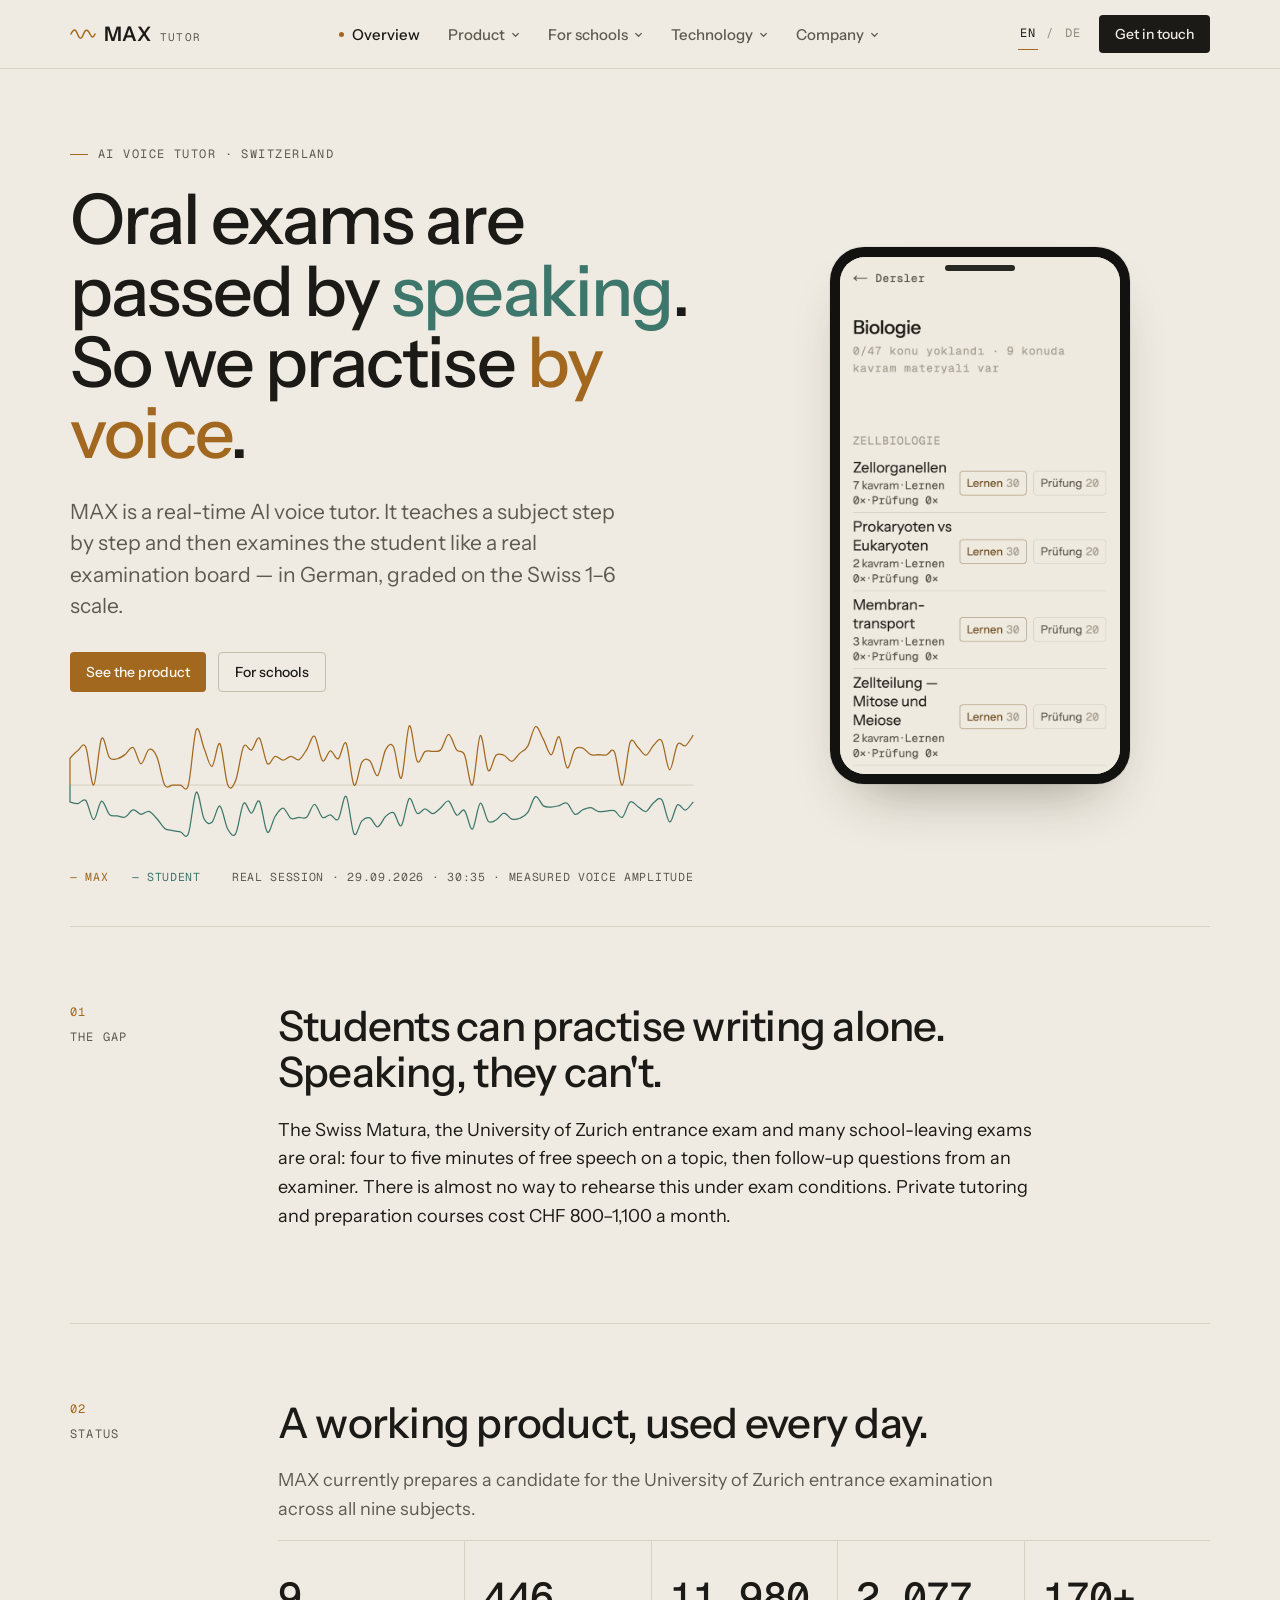
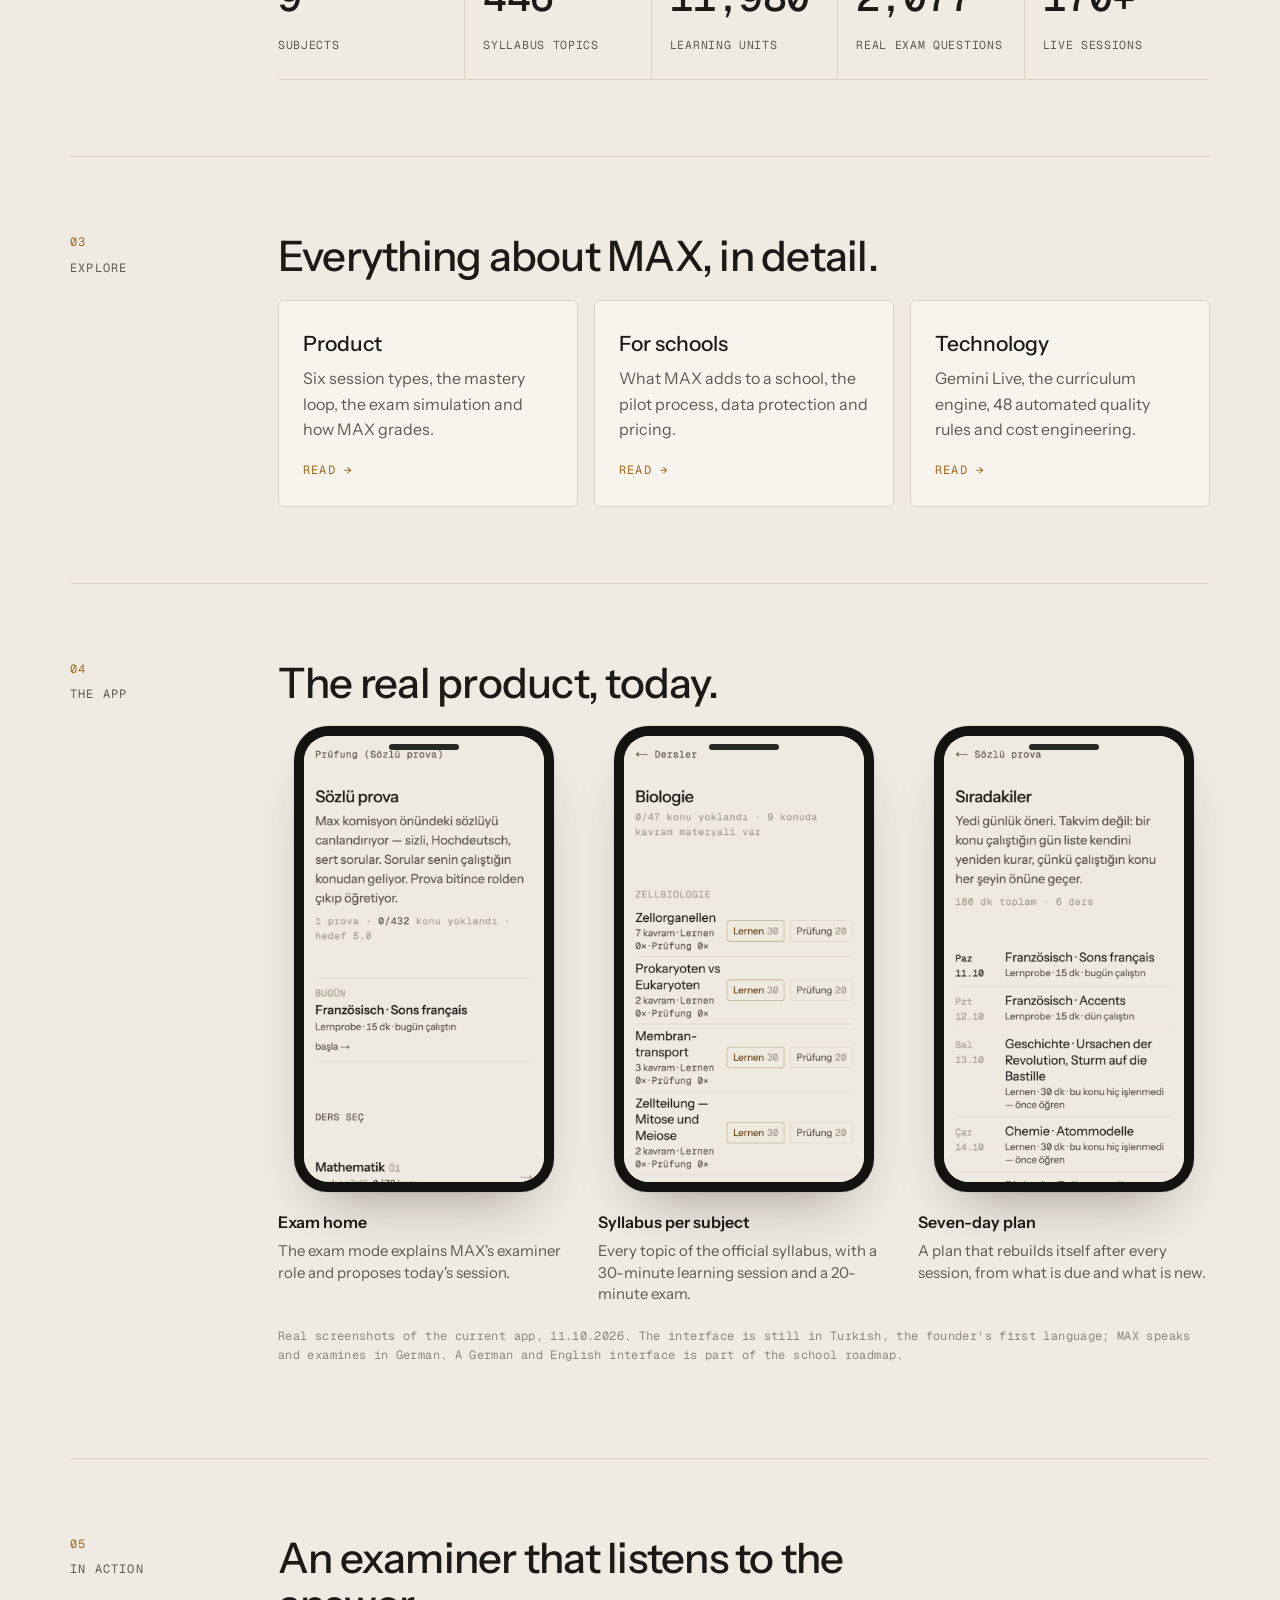
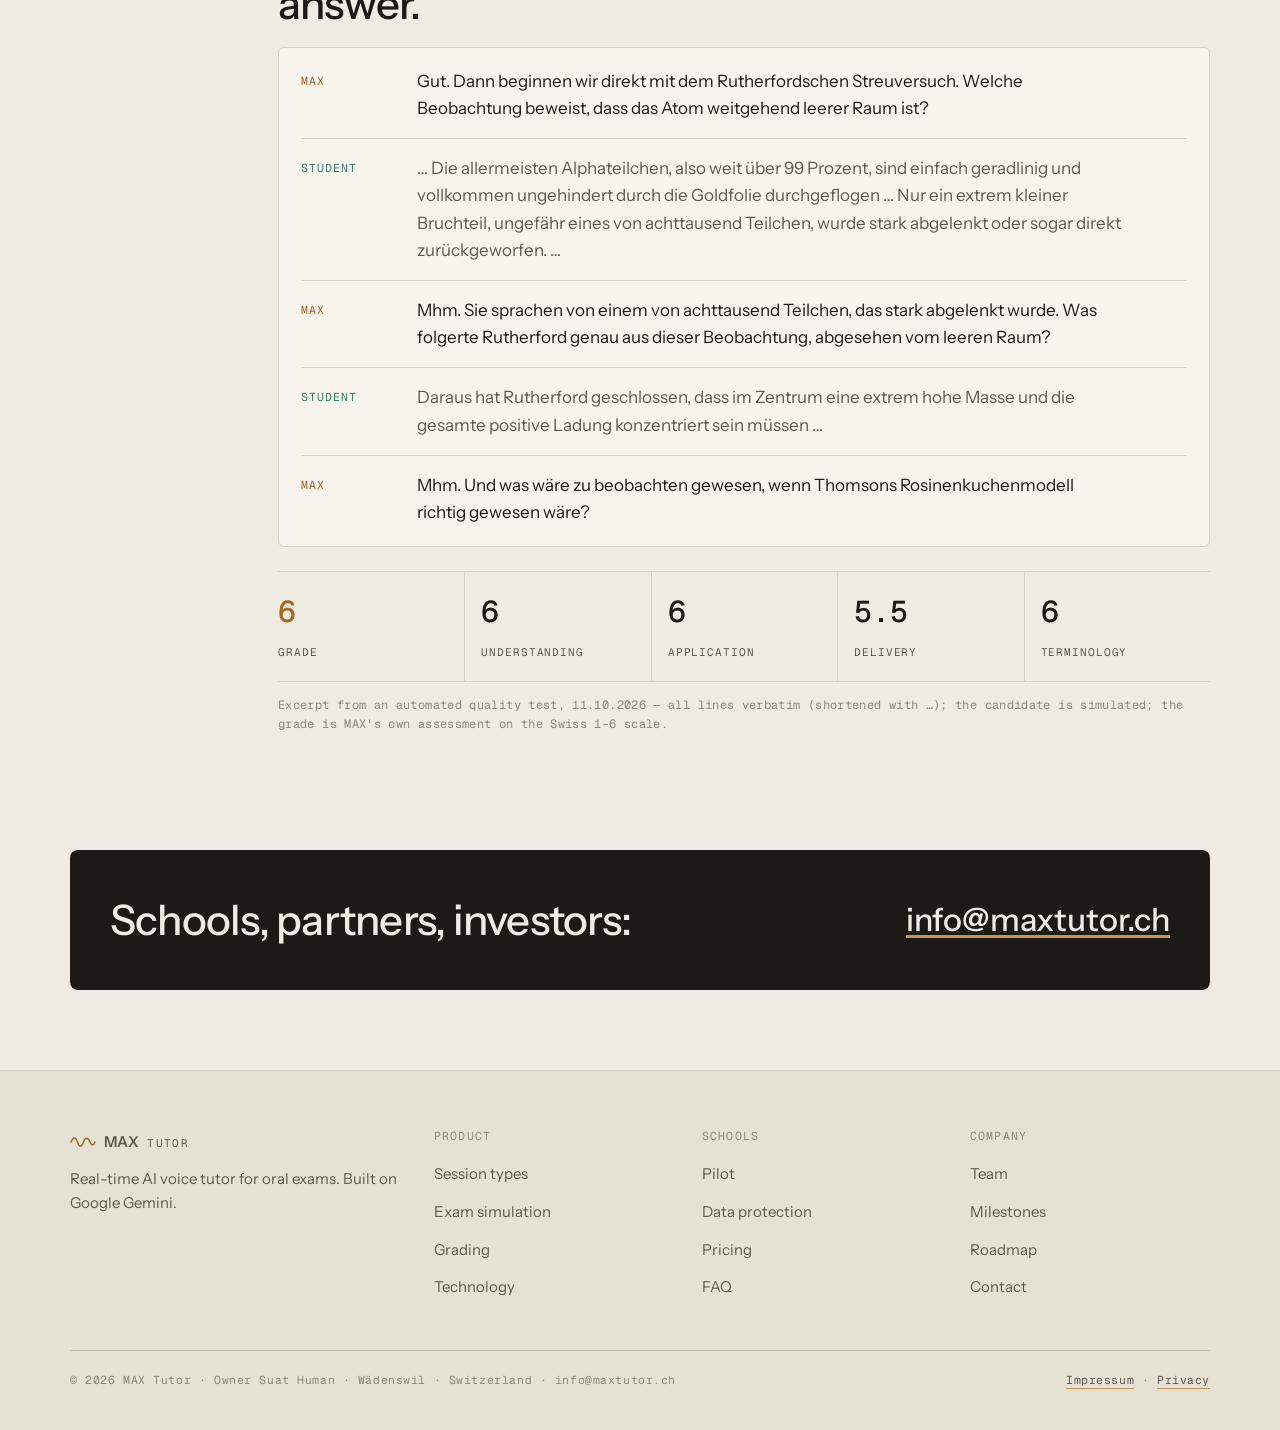
==== commit 211534b1: "Light redesign, dropdown navigation with mobile accordion, real app screenshots" ====
--- a/index.html
+++ b/index.html
@@ -10,7 +10,7 @@
 <meta property="og:type" content="website">
 <meta property="og:image" content="https://suathuman.github.io/maxtutor-site/og.png">
 <meta name="twitter:card" content="summary_large_image">
-<meta name="theme-color" content="#0B0E0D">
+<meta name="theme-color" content="#EFEBE2">
 <link rel="icon" href="data:image/svg+xml,%3Csvg xmlns='http://www.w3.org/2000/svg' viewBox='0 0 64 64'%3E%3Crect width='64' height='64' fill='%230B0E0D'/%3E%3Cpath d='M6 32 C14 14 20 14 26 32 S38 50 44 32 S54 18 58 32' fill='none' stroke='%23D9A05B' stroke-width='5' stroke-linecap='round'/%3E%3C/svg%3E">
 <link rel="preconnect" href="https://fonts.googleapis.com">
 <link rel="preconnect" href="https://fonts.gstatic.com" crossorigin>
@@ -68,23 +68,26 @@
 <header class="site-header">
   <div class="wrap">
     <div class="bar">
-      <a class="mark" href="index.html">MAX<span>Tutor</span></a>
-      <nav class="nav" aria-label="Main"><a href="index.html" aria-current="page"><span class="en">Overview</span><span class="de">Übersicht</span></a><a href="product.html"><span class="en">Product</span><span class="de">Produkt</span></a><a href="schools.html"><span class="en">For schools</span><span class="de">Für Schulen</span></a><a href="technology.html"><span class="en">Technology</span><span class="de">Technologie</span></a><a href="company.html"><span class="en">Company</span><span class="de">Unternehmen</span></a></nav>
+      <a class="mark" href="index.html" aria-label="MAX Tutor"><svg viewBox="0 0 52 28" aria-hidden="true"><path d="M2 14 C7 3 11 3 15 14 S23 25 27 14 S36 5 40 14 S47 21 50 14" fill="none" stroke="#A2681F" stroke-width="3" stroke-linecap="round"/></svg>MAX<span>Tutor</span></a>
+      <nav class="nav" aria-label="Main"><a href="index.html" aria-current="page"><span class="en">Overview</span><span class="de">Übersicht</span></a><div class="dd"><button class="dd-btn" type="button" aria-expanded="false"><span class="en">Product</span><span class="de">Produkt</span><svg class="chev" viewBox="0 0 10 10" aria-hidden="true"><path d="M1.5 3.5 5 7l3.5-3.5" fill="none" stroke="currentColor" stroke-width="1.4"/></svg></button><div class="dd-panel"><a href="product.html#sessions"><b><span class="en">Session types</span><span class="de">Sitzungsarten</span></b><small><span class="en">Six ways to practise</span><span class="de">Sechs Arten zu üben</span></small></a><a href="product.html#loop"><b><span class="en">Mastery loop</span><span class="de">Lernschleife</span></b><small><span class="en">A unit counts only when it holds</span><span class="de">Zählt erst, wenn es sitzt</span></small></a><a href="product.html#long"><b><span class="en">Long answer</span><span class="de">Langantwort</span></b><small><span class="en">Four to five minutes, measured</span><span class="de">Vier bis fünf Minuten, gemessen</span></small></a><a href="product.html#exam"><b><span class="en">Exam simulation</span><span class="de">Prüfungssimulation</span></b><small><span class="en">Strict like a real board</span><span class="de">Streng wie eine Kommission</span></small></a><a href="product.html#grading"><b><span class="en">Grading</span><span class="de">Bewertung</span></b><small><span class="en">Four dimensions, Swiss scale</span><span class="de">Vier Dimensionen, Skala 1–6</span></small></a><a href="product.html#screens"><b><span class="en">Screens</span><span class="de">Bildschirme</span></b><small><span class="en">The real app</span><span class="de">Die echte App</span></small></a><a class="all" href="product.html"><span class="en">All of Product →</span><span class="de">Alles zu Produkt →</span></a></div></div><div class="dd"><button class="dd-btn" type="button" aria-expanded="false"><span class="en">For schools</span><span class="de">Für Schulen</span><svg class="chev" viewBox="0 0 10 10" aria-hidden="true"><path d="M1.5 3.5 5 7l3.5-3.5" fill="none" stroke="currentColor" stroke-width="1.4"/></svg></button><div class="dd-panel"><a href="schools.html#value"><b><span class="en">Value</span><span class="de">Nutzen</span></b><small><span class="en">What MAX adds to a school</span><span class="de">Was MAX einer Schule bringt</span></small></a><a href="schools.html#pilot"><b><span class="en">Pilot</span><span class="de">Pilot</span></b><small><span class="en">How a pilot runs</span><span class="de">So läuft ein Pilot</span></small></a><a href="schools.html#privacy"><b><span class="en">Data protection</span><span class="de">Datenschutz</span></b><small><span class="en">Principles before the first pilot</span><span class="de">Grundsätze vor dem Pilot</span></small></a><a href="schools.html#pricing"><b><span class="en">Pricing</span><span class="de">Preise</span></b><small><span class="en">Schools pay, students don't</span><span class="de">Die Schule zahlt</span></small></a><a href="schools.html#faq"><b><span class="en">FAQ</span><span class="de">FAQ</span></b><small><span class="en">Questions schools ask first</span><span class="de">Was Schulen zuerst fragen</span></small></a><a class="all" href="schools.html"><span class="en">All of For schools →</span><span class="de">Alles zu Für Schulen →</span></a></div></div><div class="dd right"><button class="dd-btn" type="button" aria-expanded="false"><span class="en">Technology</span><span class="de">Technologie</span><svg class="chev" viewBox="0 0 10 10" aria-hidden="true"><path d="M1.5 3.5 5 7l3.5-3.5" fill="none" stroke="currentColor" stroke-width="1.4"/></svg></button><div class="dd-panel"><a href="technology.html#architecture"><b><span class="en">Architecture</span><span class="de">Architektur</span></b><small><span class="en">AI is the core, not a layer</span><span class="de">KI ist der Kern</span></small></a><a href="technology.html#curriculum"><b><span class="en">Curriculum engine</span><span class="de">Lehrplan-Engine</span></b><small><span class="en">Nothing invented, all looked up</span><span class="de">Nichts erfunden</span></small></a><a href="technology.html#quality"><b><span class="en">Quality system</span><span class="de">Qualitätssystem</span></b><small><span class="en">48 rules, checked automatically</span><span class="de">48 Regeln, automatisch geprüft</span></small></a><a href="technology.html#cost"><b><span class="en">Cost engineering</span><span class="de">Kosten</span></b><small><span class="en">Real cost per session</span><span class="de">Echte Kosten pro Sitzung</span></small></a><a href="technology.html#reliability"><b><span class="en">Reliability</span><span class="de">Zuverlässigkeit</span></b><small><span class="en">Long sessions, no interruptions</span><span class="de">Lange Sitzungen ohne Unterbruch</span></small></a><a class="all" href="technology.html"><span class="en">All of Technology →</span><span class="de">Alles zu Technologie →</span></a></div></div><div class="dd right"><button class="dd-btn" type="button" aria-expanded="false"><span class="en">Company</span><span class="de">Unternehmen</span><svg class="chev" viewBox="0 0 10 10" aria-hidden="true"><path d="M1.5 3.5 5 7l3.5-3.5" fill="none" stroke="currentColor" stroke-width="1.4"/></svg></button><div class="dd-panel"><a href="company.html#mission"><b><span class="en">Mission</span><span class="de">Mission</span></b><small><span class="en">Speaking practice for everyone</span><span class="de">Sprechtraining für alle</span></small></a><a href="company.html#team"><b><span class="en">Team</span><span class="de">Team</span></b><small><span class="en">Who builds MAX</span><span class="de">Wer MAX baut</span></small></a><a href="company.html#milestones"><b><span class="en">Milestones</span><span class="de">Meilensteine</span></b><small><span class="en">July to October 2026</span><span class="de">Juli bis Oktober 2026</span></small></a><a href="company.html#roadmap"><b><span class="en">Roadmap</span><span class="de">Roadmap</span></b><small><span class="en">From one student to schools</span><span class="de">Zu ganzen Schulen</span></small></a><a href="company.html#contact"><b><span class="en">Contact</span><span class="de">Kontakt</span></b><small><span class="en">Schools, partners, investors</span><span class="de">Schulen, Partner, Investoren</span></small></a><a class="all" href="company.html"><span class="en">All of Company →</span><span class="de">Alles zu Unternehmen →</span></a></div></div></nav>
       <div class="tools">
         <div class="lang" role="group" aria-label="Language"><button type="button" data-set="en" aria-pressed="true">EN</button> / <button type="button" data-set="de" aria-pressed="false">DE</button></div>
-        <a class="contact-btn" href="company.html#contact"><span class="en">Contact</span><span class="de">Kontakt</span></a>
-        <button class="menu-btn" type="button" aria-expanded="false" aria-controls="drawer"><span class="bars"></span>Menu</button>
+        <a class="cta" href="company.html#contact"><span class="en">Get in touch</span><span class="de">Kontakt</span></a>
+        <button class="menu-btn" type="button" aria-expanded="false" aria-controls="drawer"><i></i><span class="en">Menu</span><span class="de">Menü</span></button>
       </div>
     </div>
-    <div class="drawer" id="drawer"><nav aria-label="Mobile"><a href="index.html" aria-current="page"><span class="en">Overview</span><span class="de">Übersicht</span></a><a href="product.html"><span class="en">Product</span><span class="de">Produkt</span></a><a href="schools.html"><span class="en">For schools</span><span class="de">Für Schulen</span></a><a href="technology.html"><span class="en">Technology</span><span class="de">Technologie</span></a><a href="company.html"><span class="en">Company</span><span class="de">Unternehmen</span></a><a class="contact-btn" href="company.html#contact"><span class="en">Contact</span><span class="de">Kontakt</span></a></nav></div>
+    <div class="drawer" id="drawer"><div class="drawer-inner"><div class="acc"><a href="index.html"><span class="en">Overview</span><span class="de">Übersicht</span></a></div><div class="acc"><button class="acc-btn" type="button" aria-expanded="false"><span class="en">Product</span><span class="de">Produkt</span><svg class="chev" viewBox="0 0 10 10" aria-hidden="true"><path d="M1.5 3.5 5 7l3.5-3.5" fill="none" stroke="currentColor" stroke-width="1.4"/></svg></button><div class="acc-panel"><a href="product.html"><span class="en">Overview</span><span class="de">Überblick</span></a><a href="product.html#sessions"><span class="en">Session types</span><span class="de">Sitzungsarten</span></a><a href="product.html#loop"><span class="en">Mastery loop</span><span class="de">Lernschleife</span></a><a href="product.html#long"><span class="en">Long answer</span><span class="de">Langantwort</span></a><a href="product.html#exam"><span class="en">Exam simulation</span><span class="de">Prüfungssimulation</span></a><a href="product.html#grading"><span class="en">Grading</span><span class="de">Bewertung</span></a><a href="product.html#screens"><span class="en">Screens</span><span class="de">Bildschirme</span></a></div></div><div class="acc"><button class="acc-btn" type="button" aria-expanded="false"><span class="en">For schools</span><span class="de">Für Schulen</span><svg class="chev" viewBox="0 0 10 10" aria-hidden="true"><path d="M1.5 3.5 5 7l3.5-3.5" fill="none" stroke="currentColor" stroke-width="1.4"/></svg></button><div class="acc-panel"><a href="schools.html"><span class="en">Overview</span><span class="de">Überblick</span></a><a href="schools.html#value"><span class="en">Value</span><span class="de">Nutzen</span></a><a href="schools.html#pilot"><span class="en">Pilot</span><span class="de">Pilot</span></a><a href="schools.html#privacy"><span class="en">Data protection</span><span class="de">Datenschutz</span></a><a href="schools.html#pricing"><span class="en">Pricing</span><span class="de">Preise</span></a><a href="schools.html#faq"><span class="en">FAQ</span><span class="de">FAQ</span></a></div></div><div class="acc"><button class="acc-btn" type="button" aria-expanded="false"><span class="en">Technology</span><span class="de">Technologie</span><svg class="chev" viewBox="0 0 10 10" aria-hidden="true"><path d="M1.5 3.5 5 7l3.5-3.5" fill="none" stroke="currentColor" stroke-width="1.4"/></svg></button><div class="acc-panel"><a href="technology.html"><span class="en">Overview</span><span class="de">Überblick</span></a><a href="technology.html#architecture"><span class="en">Architecture</span><span class="de">Architektur</span></a><a href="technology.html#curriculum"><span class="en">Curriculum engine</span><span class="de">Lehrplan-Engine</span></a><a href="technology.html#quality"><span class="en">Quality system</span><span class="de">Qualitätssystem</span></a><a href="technology.html#cost"><span class="en">Cost engineering</span><span class="de">Kosten</span></a><a href="technology.html#reliability"><span class="en">Reliability</span><span class="de">Zuverlässigkeit</span></a></div></div><div class="acc"><button class="acc-btn" type="button" aria-expanded="false"><span class="en">Company</span><span class="de">Unternehmen</span><svg class="chev" viewBox="0 0 10 10" aria-hidden="true"><path d="M1.5 3.5 5 7l3.5-3.5" fill="none" stroke="currentColor" stroke-width="1.4"/></svg></button><div class="acc-panel"><a href="company.html"><span class="en">Overview</span><span class="de">Überblick</span></a><a href="company.html#mission"><span class="en">Mission</span><span class="de">Mission</span></a><a href="company.html#team"><span class="en">Team</span><span class="de">Team</span></a><a href="company.html#milestones"><span class="en">Milestones</span><span class="de">Meilensteine</span></a><a href="company.html#roadmap"><span class="en">Roadmap</span><span class="de">Roadmap</span></a><a href="company.html#contact"><span class="en">Contact</span><span class="de">Kontakt</span></a></div></div><a class="cta" href="company.html#contact"><span class="en">Get in touch</span><span class="de">Kontakt</span></a></div></div>
   </div>
 </header>
 <main id="main">
 <div class="wrap">
-<div class="page-head" style="padding-bottom:20px">
-  <p class="eyebrow"><span class="en">AI voice tutor · Switzerland</span><span class="de">KI-Sprachtutor · Schweiz</span></p>
-  <h1><span class="en">Oral exams are passed by <i>speaking</i>. So we practise <em>by voice</em>.</span><span class="de">Mündliche Prüfungen besteht man <i>sprechend</i>. Also üben wir <em>im Gespräch</em>.</span></h1>
-  <figure class="trace" aria-label="Voice trace of a real tutoring session">
+<div class="hero">
+  <div>
+    <p class="eyebrow"><span class="en">AI voice tutor · Switzerland</span><span class="de">KI-Sprachtutor · Schweiz</span></p>
+    <h1><span class="en">Oral exams are passed by <i>speaking</i>. So we practise <em>by voice</em>.</span><span class="de">Mündliche Prüfungen besteht man <i>sprechend</i>. Also üben wir <em>im Gespräch</em>.</span></h1>
+    <p class="intro"><span class="en">MAX is a real-time AI voice tutor. It teaches a subject step by step and then examines the student like a real examination board — in German, graded on the Swiss 1–6 scale.</span><span class="de">MAX ist ein KI-Sprachtutor in Echtzeit. Er erklärt ein Fach Schritt für Schritt und prüft danach wie eine echte Prüfungskommission — auf Deutsch, benotet nach der Schweizer Skala 1–6.</span></p>
+    <div class="actions"><a class="cta ochre" href="product.html"><span class="en">See the product</span><span class="de">Produkt ansehen</span></a><a class="ghost" href="schools.html"><span class="en">For schools</span><span class="de">Für Schulen</span></a></div>
+    <figure class="trace" aria-label="Voice trace of a real tutoring session">
   <svg viewBox="0 -4 1000 228" role="img" preserveAspectRatio="none">
     <line class="axis" x1="0" y1="110" x2="1000" y2="110"/>
     <path class="m draw" d="M0 110 L0.0 66.9 C2.1 64.8 8.4 57.4 12.7 54.5 C16.9 51.5 21.1 39.7 25.3 48.9 C29.5 58.2 33.8 112.2 38.0 110.0 C42.2 107.8 46.4 42.9 50.6 35.5 C54.9 28.2 59.1 60.6 63.3 66.0 C67.5 71.3 71.7 68.6 75.9 67.8 C80.2 66.9 84.4 63.8 88.6 60.8 C92.8 57.8 97.0 47.3 101.3 49.8 C105.5 52.3 109.7 75.4 113.9 75.9 C118.1 76.4 122.4 54.9 126.6 53.0 C130.8 51.0 135.0 54.5 139.2 64.0 C143.5 73.5 147.7 102.3 151.9 110.0 C156.1 117.7 160.3 110.0 164.6 110.0 C168.8 110.0 173.0 110.0 177.2 110.0 C181.4 110.0 185.7 124.8 189.9 110.0 C194.1 95.2 198.3 31.0 202.5 21.3 C206.8 11.5 211.0 41.5 215.2 51.3 C219.4 61.1 223.6 81.3 227.8 80.0 C232.1 78.8 236.3 38.7 240.5 43.7 C244.7 48.7 248.9 100.2 253.2 110.0 C257.4 119.8 261.6 113.0 265.8 102.7 C270.0 92.4 274.3 56.3 278.5 48.2 C282.7 40.0 286.9 56.1 291.1 53.9 C295.4 51.6 299.6 31.0 303.8 34.6 C308.0 38.2 312.2 70.5 316.5 75.4 C320.7 80.3 324.9 64.9 329.1 64.1 C333.3 63.2 337.6 70.3 341.8 70.2 C346.0 70.2 350.2 63.9 354.4 63.8 C358.6 63.7 362.9 71.2 367.1 69.5 C371.3 67.7 375.5 59.5 379.7 53.2 C384.0 46.9 388.2 28.8 392.4 31.8 C396.6 34.8 400.8 67.1 405.1 71.0 C409.3 74.8 413.5 55.5 417.7 55.0 C421.9 54.5 426.2 69.9 430.4 67.9 C434.6 65.9 438.8 36.1 443.0 43.1 C447.3 50.1 451.5 105.0 455.7 110.0 C459.9 115.0 464.1 79.6 468.4 73.1 C472.6 66.6 476.8 67.4 481.0 71.0 C485.2 74.6 489.5 97.6 493.7 94.7 C497.9 91.8 502.1 61.3 506.3 53.6 C510.5 45.9 514.8 41.1 519.0 48.6 C523.2 56.1 527.4 104.4 531.6 98.8 C535.9 93.2 540.1 19.5 544.3 15.0 C548.5 10.5 552.7 64.8 557.0 71.7 C561.2 78.6 565.4 59.0 569.6 56.4 C573.8 53.7 578.1 56.4 582.3 55.9 C586.5 55.4 590.7 57.9 594.9 53.4 C599.2 48.8 603.4 28.6 607.6 28.7 C611.8 28.7 616.0 48.2 620.3 53.7 C624.5 59.1 628.7 52.2 632.9 61.5 C637.1 70.9 641.4 115.1 645.6 110.0 C649.8 104.9 654.0 34.6 658.2 30.7 C662.4 26.7 666.7 81.2 670.9 86.4 C675.1 91.7 679.3 66.3 683.5 62.3 C687.8 58.2 692.0 60.6 696.2 62.2 C700.4 63.8 704.6 72.3 708.9 71.8 C713.1 71.3 717.3 63.1 721.5 59.2 C725.7 55.2 730.0 55.1 734.2 48.0 C738.4 40.9 742.6 18.4 746.8 16.5 C751.1 14.6 755.3 29.2 759.5 36.7 C763.7 44.2 767.9 62.2 772.2 61.5 C776.4 60.8 780.6 29.1 784.8 32.6 C789.0 36.0 793.2 78.8 797.5 82.1 C801.7 85.5 805.9 58.0 810.1 52.8 C814.3 47.5 818.6 49.3 822.8 50.7 C827.0 52.2 831.2 59.6 835.4 61.3 C839.7 63.0 843.9 61.1 848.1 61.1 C852.3 61.2 856.5 62.3 860.8 61.6 C865.0 60.8 869.2 48.5 873.4 56.6 C877.6 64.7 881.9 112.5 886.1 110.0 C890.3 107.5 894.5 51.5 898.7 41.5 C903.0 31.5 907.2 46.4 911.4 49.9 C915.6 53.3 919.8 62.7 924.1 62.0 C928.3 61.4 932.5 49.6 936.7 45.8 C940.9 42.0 945.1 32.5 949.4 39.1 C953.6 45.8 957.8 84.7 962.0 85.6 C966.2 86.5 970.5 51.0 974.7 44.6 C978.9 38.1 983.1 49.3 987.3 46.9 C991.6 44.4 997.9 32.7 1000.0 29.9"/>
@@ -95,7 +98,8 @@
     <b><span class="en">Real session · 29.09.2026 · 30:35 · measured voice amplitude</span><span class="de">Echte Sitzung · 29.09.2026 · 30:35 · gemessene Sprachamplitude</span></b>
   </figcaption>
 </figure>
-  <p class="intro"><span class="en">MAX is a real-time AI voice tutor. It teaches a subject step by step and then examines the student like a real examination board — in German, graded on the Swiss 1–6 scale.</span><span class="de">MAX ist ein KI-Sprachtutor in Echtzeit. Er erklärt ein Fach Schritt für Schritt und prüft danach wie eine echte Prüfungskommission — auf Deutsch, benotet nach der Schweizer Skala 1–6.</span></p>
+  </div>
+  <div class="phone"><img src="assets/screens/subject.png" alt="MAX app: biology syllabus" fetchpriority="high"></div>
 </div>
 <section class="block"><div class="label"><b>01</b><span class="en">The gap</span><span class="de">Die Lücke</span></div><div><h2><span class="en">Students can practise writing alone. Speaking, they can't.</span><span class="de">Schreiben kann man allein üben. Sprechen nicht.</span></h2>
 <p><span class="en">The Swiss Matura, the University of Zurich entrance exam and many school-leaving exams are oral: four to five minutes of free speech on a topic, then follow-up questions from an examiner. There is almost no way to rehearse this under exam conditions. Private tutoring and preparation courses cost CHF 800–1,100 a month.</span><span class="de">Matura, Aufnahmeprüfung der Universität Zürich und viele Abschlussprüfungen sind mündlich: vier bis fünf Minuten freie Rede zu einem Thema, danach Nachfragen einer Prüferin oder eines Prüfers. Unter Prüfungsbedingungen üben lässt sich das kaum. Nachhilfe und Vorbereitungskurse kosten CHF 800–1'100 im Monat.</span></p></div></section>
@@ -107,7 +111,16 @@
 <a class="teaser" href="schools.html"><h3><span class="en">For schools</span><span class="de">Für Schulen</span></h3><p><span class="en">What MAX adds to a school, the pilot process, data protection and pricing.</span><span class="de">Was MAX einer Schule bringt, der Pilotablauf, Datenschutz und Preise.</span></p><span class="go"><span class="en">Read →</span><span class="de">Lesen →</span></span></a>
 <a class="teaser" href="technology.html"><h3><span class="en">Technology</span><span class="de">Technologie</span></h3><p><span class="en">Gemini Live, the curriculum engine, 48 automated quality rules and cost engineering.</span><span class="de">Gemini Live, die Lehrplan-Engine, 48 automatische Qualitätsregeln und Kosten-Engineering.</span></p><span class="go"><span class="en">Read →</span><span class="de">Lesen →</span></span></a>
 </div></div></section>
-<section class="block"><div class="label"><b>04</b><span class="en">In action</span><span class="de">So klingt MAX</span></div><div><h2><span class="en">An examiner that listens to the answer.</span><span class="de">Ein Prüfer, der der Antwort zuhört.</span></h2><div class="dialog" lang="de">
+<section class="block"><div class="label"><b>04</b><span class="en">The app</span><span class="de">Die App</span></div><div><h2><span class="en">The real product, today.</span><span class="de">Das echte Produkt, heute.</span></h2><div class="screens">
+<figure><div class="phone"><img src="assets/screens/exam.png" alt="MAX app: oral exam home screen" loading="lazy"></div>
+<figcaption><b><span class="en">Exam home</span><span class="de">Prüfungsstart</span></b><span class="d"><span class="en">The exam mode explains MAX's examiner role and proposes today's session.</span><span class="de">Der Prüfungsmodus erklärt MAX' Prüferrolle und schlägt die heutige Sitzung vor.</span></span></figcaption></figure>
+<figure><div class="phone"><img src="assets/screens/subject.png" alt="MAX app: biology syllabus with Lernen and Prüfung per topic" loading="lazy"></div>
+<figcaption><b><span class="en">Syllabus per subject</span><span class="de">Lehrplan pro Fach</span></b><span class="d"><span class="en">Every topic of the official syllabus, with a 30-minute learning session and a 20-minute exam.</span><span class="de">Jedes Thema des offiziellen Lehrplans, mit 30 Minuten Lernen und 20 Minuten Prüfung.</span></span></figcaption></figure>
+<figure><div class="phone"><img src="assets/screens/plan.png" alt="MAX app: seven-day study plan" loading="lazy"></div>
+<figcaption><b><span class="en">Seven-day plan</span><span class="de">Sieben-Tage-Plan</span></b><span class="d"><span class="en">A plan that rebuilds itself after every session, from what is due and what is new.</span><span class="de">Ein Plan, der sich nach jeder Sitzung neu aufbaut — aus Fälligem und Neuem.</span></span></figcaption></figure>
+</div>
+<p class="note"><span class="en">Real screenshots of the current app, 11.10.2026. The interface is still in Turkish, the founder's first language; MAX speaks and examines in German. A German and English interface is part of the school roadmap.</span><span class="de">Echte Bildschirmfotos der aktuellen App, 11.10.2026. Die Oberfläche ist noch auf Türkisch, der Erstsprache des Gründers; MAX spricht und prüft auf Deutsch. Eine deutsche und englische Oberfläche ist Teil der Schul-Roadmap.</span></p></div></section>
+<section class="block"><div class="label"><b>05</b><span class="en">In action</span><span class="de">So klingt MAX</span></div><div><h2><span class="en">An examiner that listens to the answer.</span><span class="de">Ein Prüfer, der der Antwort zuhört.</span></h2><div class="dialog" lang="de">
   <div class="turn m"><span class="who">MAX</span><p>Gut. Dann beginnen wir direkt mit dem Rutherfordschen Streuversuch. Welche Beobachtung beweist, dass das Atom weitgehend leerer Raum ist?</p></div>
   <div class="turn y"><span class="who"><span class="en">Student</span><span class="de">Schüler</span></span><p>… Die allermeisten Alphateilchen, also weit über 99 Prozent, sind einfach geradlinig und vollkommen ungehindert durch die Goldfolie durchgeflogen … Nur ein extrem kleiner Bruchteil, ungefähr eines von achttausend Teilchen, wurde stark abgelenkt oder sogar direkt zurückgeworfen. …</p></div>
   <div class="turn m"><span class="who">MAX</span><p>Mhm. Sie sprachen von einem von achttausend Teilchen, das stark abgelenkt wurde. Was folgerte Rutherford genau aus dieser Beobachtung, abgesehen vom leeren Raum?</p></div>
@@ -128,7 +141,7 @@
 <footer class="site-footer">
   <div class="wrap">
     <div class="foot">
-      <div><a class="mark" href="index.html">MAX<span>Tutor</span></a>
+      <div><a class="mark" href="index.html"><svg viewBox="0 0 52 28" aria-hidden="true"><path d="M2 14 C7 3 11 3 15 14 S23 25 27 14 S36 5 40 14 S47 21 50 14" fill="none" stroke="#A2681F" stroke-width="3" stroke-linecap="round"/></svg>MAX<span>Tutor</span></a>
         <p style="margin-top:12px"><span class="en">Real-time AI voice tutor for oral exams. Built on Google Gemini.</span><span class="de">KI-Sprachtutor in Echtzeit für mündliche Prüfungen. Gebaut auf Google Gemini.</span></p></div>
       <div><h4><span class="en">Product</span><span class="de">Produkt</span></h4><ul>
         <li><a href="product.html#sessions"><span class="en">Session types</span><span class="de">Sitzungsarten</span></a></li>
--- a/assets/site.css
+++ b/assets/site.css
@@ -1,79 +1,121 @@
-/* MAX Tutor — site styles. Design language: MAX design system (ground, two voices, Instrument Sans + Geist Mono). */
+/* MAX Tutor — site styles.
+   Light edition of the MAX design language: the app's paper tone, two voices (ochre = MAX, celadon = student),
+   Instrument Sans for speech, Geist Mono for every number and label. */
 :root {
-  --ground: #0B0E0D; --surface: #14181A; --surface-raised: #1C2124; --hairline: #262C2E;
-  --max: #D9A05B; --max-dim: #8A6535; --you: #9FC9C0; --you-dim: #5E7A75;
-  --ink: #E8E6E1; --ink-muted: #7A8380; --ink-faint: #4A5250;
+  --paper: #EFEBE2; --paper-2: #E6E1D5; --card: #F7F4EE; --hairline: #D8D2C4; --hairline-strong: #C5BEAE;
+  --max: #A2681F; --max-soft: #C9944F; --max-wash: #F3E6D2;
+  --you: #3D776B; --you-wash: #DCEAE5;
+  --ink: #1B1A17; --ink-muted: #5E5A51; --ink-faint: #8D887C;
   --sans: "Instrument Sans", ui-sans-serif, sans-serif;
   --mono: "Geist Mono", ui-monospace, SFMono-Regular, Menlo, monospace;
   --ease: cubic-bezier(0.22, 1, 0.36, 1);
   --label: 176px;
 }
 * { box-sizing: border-box; }
-html { background: var(--ground); scroll-behavior: smooth; }
-body { margin: 0; background: var(--ground); color: var(--ink); font: 18px/1.6 var(--sans); -webkit-font-smoothing: antialiased; }
-.wrap { max-width: 1160px; margin: 0 auto; padding: 0 max(20px, env(safe-area-inset-left)); }
+html { background: var(--paper); scroll-behavior: smooth; }
+body { margin: 0; background: var(--paper); color: var(--ink); font: 18px/1.6 var(--sans); -webkit-font-smoothing: antialiased; }
+.wrap { max-width: 1180px; margin: 0 auto; padding: 0 max(20px, env(safe-area-inset-left)); }
 .mono, .label, .num { font-family: var(--mono); font-variant-numeric: tabular-nums; }
-a { color: var(--ink); text-decoration-color: var(--max-dim); text-underline-offset: 4px; }
+a { color: var(--ink); text-decoration-color: var(--max-soft); text-underline-offset: 4px; }
 a:hover { text-decoration-color: var(--max); }
 :focus-visible { outline: 2px solid var(--max); outline-offset: 3px; }
 [data-lang="de"] .en, [data-lang="en"] .de { display: none; }
-
-.skip { position: absolute; left: -9999px; top: 8px; background: var(--max); color: var(--ground); padding: 8px 12px; font-family: var(--mono); font-size: 13px; z-index: 30; }
+::selection { background: var(--max-wash); }
+
+.skip { position: absolute; left: -9999px; top: 8px; background: var(--ink); color: var(--paper); padding: 8px 12px; font-family: var(--mono); font-size: 13px; z-index: 40; }
 .skip:focus { left: 16px; }
 
-/* Header + navigation */
-.site-header { position: sticky; top: 0; z-index: 20; background: rgba(11, 14, 13, .94); border-bottom: 1px solid var(--hairline); }
-.bar { display: flex; align-items: center; justify-content: space-between; gap: 20px; height: 64px; }
-.mark { font-weight: 600; font-size: 19px; letter-spacing: .02em; text-decoration: none; color: var(--ink); white-space: nowrap; }
-.mark span { font-family: var(--mono); font-weight: 400; font-size: 12px; color: var(--ink-muted); margin-left: 8px; letter-spacing: .1em; text-transform: uppercase; }
-.nav { display: flex; align-items: center; gap: 26px; }
-.nav a { font-size: 15px; color: var(--ink-muted); text-decoration: none; padding: 6px 0; border-bottom: 1px solid transparent; transition: color 200ms var(--ease), border-color 200ms var(--ease); }
-.nav a:hover { color: var(--ink); }
-.nav a[aria-current="page"] { color: var(--ink); border-bottom-color: var(--max); }
-.tools { display: flex; align-items: center; gap: 18px; }
-.lang { font-family: var(--mono); font-size: 12px; letter-spacing: .1em; color: var(--ink-muted); white-space: nowrap; }
+/* ── Header ───────────────────────────────────────────── */
+.site-header { position: sticky; top: 0; z-index: 30; background: rgba(239, 235, 226, .95); border-bottom: 1px solid var(--hairline); }
+.bar { display: flex; align-items: center; justify-content: space-between; gap: 20px; height: 68px; }
+.mark { display: inline-flex; align-items: baseline; gap: 8px; font-weight: 600; font-size: 20px; letter-spacing: .01em; text-decoration: none; color: var(--ink); white-space: nowrap; }
+.mark svg { width: 26px; height: 14px; align-self: center; }
+.mark span { font-family: var(--mono); font-weight: 400; font-size: 11px; color: var(--ink-muted); letter-spacing: .12em; text-transform: uppercase; }
+.nav { display: flex; align-items: center; gap: 4px; height: 100%; }
+.nav > a, .dd-btn { display: inline-flex; align-items: center; gap: 6px; height: 40px; padding: 0 12px; border-radius: 4px; font: 500 15px var(--sans); color: var(--ink-muted); text-decoration: none; background: none; border: 0; cursor: pointer; transition: color 180ms var(--ease), background 180ms var(--ease); }
+.nav > a:hover, .dd-btn:hover, .dd.open .dd-btn { color: var(--ink); background: var(--paper-2); }
+.nav > a[aria-current="page"], .dd.current .dd-btn { color: var(--ink); }
+.dd.current .dd-btn::before, .nav > a[aria-current="page"]::before { content: ""; width: 5px; height: 5px; border-radius: 50%; background: var(--max); margin-right: 2px; }
+.dd-btn .chev { width: 9px; height: 9px; transition: transform 200ms var(--ease); }
+.dd.open .dd-btn .chev { transform: rotate(180deg); }
+.dd { position: relative; }
+.dd-panel { position: absolute; top: calc(100% + 12px); left: -12px; width: 520px; background: var(--card); border: 1px solid var(--hairline); border-radius: 6px; box-shadow: 0 18px 40px -22px rgba(40, 32, 18, .35); padding: 10px; display: grid; grid-template-columns: 1fr 1fr; gap: 2px; opacity: 0; visibility: hidden; transform: translateY(-4px); transition: opacity 180ms var(--ease), transform 180ms var(--ease), visibility 180ms; }
+.dd.open .dd-panel { opacity: 1; visibility: visible; transform: none; }
+.dd.right .dd-panel { left: auto; right: -12px; }
+.dd-panel a { display: block; text-decoration: none; padding: 12px 14px; border-radius: 4px; }
+.dd-panel a:hover, .dd-panel a:focus-visible { background: var(--paper); }
+.dd-panel b { display: block; font-weight: 600; font-size: 15px; color: var(--ink); }
+.dd-panel small { display: block; font-size: 13.5px; line-height: 1.4; color: var(--ink-muted); margin-top: 2px; }
+.dd-panel .all { grid-column: 1 / -1; border-top: 1px solid var(--hairline); border-radius: 0 0 4px 4px; margin-top: 6px; padding-top: 12px; font-family: var(--mono); font-size: 12px; letter-spacing: .1em; text-transform: uppercase; color: var(--max); }
+.tools { display: flex; align-items: center; gap: 16px; }
+.lang { font-family: var(--mono); font-size: 12px; letter-spacing: .1em; color: var(--ink-faint); white-space: nowrap; }
 .lang button { background: none; border: 0; color: inherit; font: inherit; letter-spacing: inherit; cursor: pointer; padding: 6px 2px; }
-.lang button[aria-pressed="true"] { color: var(--ink); border-bottom: 1px solid var(--max); }
-.contact-btn { font-family: var(--mono); font-size: 12px; letter-spacing: .1em; text-transform: uppercase; text-decoration: none; color: var(--ground); background: var(--max); padding: 9px 14px; border-radius: 3px; white-space: nowrap; }
-.menu-btn { display: none; background: none; border: 1px solid var(--hairline); color: var(--ink); font-family: var(--mono); font-size: 12px; letter-spacing: .1em; text-transform: uppercase; padding: 8px 12px; border-radius: 3px; cursor: pointer; }
-.menu-btn .bars { display: inline-block; width: 14px; height: 9px; margin-right: 8px; border-top: 1px solid currentColor; border-bottom: 1px solid currentColor; vertical-align: middle; position: relative; }
-.menu-btn .bars::after { content: ""; position: absolute; left: 0; right: 0; top: 3px; border-top: 1px solid currentColor; }
+.lang button[aria-pressed="true"] { color: var(--ink); border-bottom: 1.5px solid var(--max); }
+.cta { display: inline-flex; align-items: center; gap: 8px; font: 500 14px var(--sans); text-decoration: none; color: var(--paper); background: var(--ink); padding: 10px 16px; border-radius: 4px; white-space: nowrap; transition: background 180ms var(--ease); }
+.cta:hover { background: #33302A; }
+.cta.ochre { background: var(--max); color: #FBF8F2; } .cta.ochre:hover { background: #8C5816; }
+.menu-btn { display: none; align-items: center; gap: 10px; background: none; border: 1px solid var(--hairline-strong); color: var(--ink); font: 500 14px var(--sans); padding: 8px 12px; border-radius: 4px; cursor: pointer; }
+.menu-btn i { position: relative; display: block; width: 16px; height: 10px; }
+.menu-btn i::before, .menu-btn i::after { content: ""; position: absolute; left: 0; right: 0; height: 1.5px; background: currentColor; transition: transform 220ms var(--ease), top 220ms var(--ease); }
+.menu-btn i::before { top: 1px; } .menu-btn i::after { top: 7px; }
+.menu-btn[aria-expanded="true"] i::before { top: 4px; transform: rotate(45deg); }
+.menu-btn[aria-expanded="true"] i::after { top: 4px; transform: rotate(-45deg); }
 .drawer { display: none; }
 
-/* Page structure */
-.page-head { padding: 88px 0 40px; }
-.eyebrow { font-family: var(--mono); font-size: 12px; letter-spacing: .12em; text-transform: uppercase; color: var(--ink-muted); margin: 0 0 18px; }
-.page-head h1 { font-weight: 500; font-size: clamp(36px, 5.8vw, 68px); line-height: 1.04; letter-spacing: -.025em; margin: 0; max-width: 17ch; }
+/* ── Page structure ──────────────────────────────────── */
+.page-head { padding: 92px 0 44px; }
+.eyebrow { display: flex; align-items: center; gap: 10px; font-family: var(--mono); font-size: 12px; letter-spacing: .12em; text-transform: uppercase; color: var(--ink-muted); margin: 0 0 20px; }
+.eyebrow::before { content: ""; width: 18px; height: 1.5px; background: var(--max); }
+.page-head h1 { font-weight: 500; font-size: clamp(38px, 6vw, 72px); line-height: 1.03; letter-spacing: -.028em; margin: 0; max-width: 16ch; }
 .page-head .intro { font-size: 22px; line-height: 1.45; color: var(--ink-muted); max-width: 46ch; margin: 26px 0 0; }
 h1 em, h2 em { font-style: normal; color: var(--max); }
 h1 i, h2 i { font-style: normal; color: var(--you); }
-
-.toc { display: flex; flex-wrap: wrap; gap: 8px 22px; padding: 18px 0 0; margin-top: 34px; border-top: 1px solid var(--hairline); }
+.toc { display: flex; flex-wrap: wrap; gap: 8px 22px; padding: 18px 0 0; margin-top: 36px; border-top: 1px solid var(--hairline); }
 .toc a { font-family: var(--mono); font-size: 12px; letter-spacing: .08em; text-transform: uppercase; color: var(--ink-muted); text-decoration: none; }
-.toc a:hover { color: var(--ink); }
-
-section.block { display: grid; grid-template-columns: var(--label) 1fr; gap: 32px; padding: 72px 0; border-top: 1px solid var(--hairline); scroll-margin-top: 72px; }
+.toc a:hover { color: var(--max); }
+
+section.block { display: grid; grid-template-columns: var(--label) 1fr; gap: 32px; padding: 76px 0; border-top: 1px solid var(--hairline); scroll-margin-top: 80px; }
 .label { font-size: 12px; letter-spacing: .1em; text-transform: uppercase; color: var(--ink-muted); }
-.label b { display: block; color: var(--ink-faint); font-weight: 400; margin-bottom: 6px; }
-h2 { font-weight: 500; font-size: clamp(26px, 3.3vw, 40px); line-height: 1.12; letter-spacing: -.015em; margin: 0 0 20px; max-width: 24ch; }
+.label b { display: block; color: var(--max); font-weight: 400; margin-bottom: 6px; }
+h2 { font-weight: 500; font-size: clamp(27px, 3.4vw, 42px); line-height: 1.1; letter-spacing: -.018em; margin: 0 0 20px; max-width: 24ch; }
 h3 { font-size: 18px; font-weight: 600; margin: 0 0 6px; }
 p { margin: 0 0 16px; max-width: 64ch; }
 .quiet { color: var(--ink-muted); }
 .small { font-size: 15px; }
 
+/* ── Hero ────────────────────────────────────────────── */
+.hero { display: grid; grid-template-columns: 1.15fr .85fr; gap: 56px; align-items: center; padding: 76px 0 40px; }
+.hero h1 { font-weight: 500; font-size: clamp(38px, 5.6vw, 70px); line-height: 1.02; letter-spacing: -.028em; margin: 0; }
+.hero .intro { font-size: 21px; line-height: 1.5; color: var(--ink-muted); margin: 26px 0 30px; max-width: 40ch; }
+.hero .actions { display: flex; gap: 12px; flex-wrap: wrap; }
+.ghost { display: inline-flex; align-items: center; font: 500 14px var(--sans); text-decoration: none; color: var(--ink); padding: 10px 16px; border-radius: 4px; border: 1px solid var(--hairline-strong); }
+.ghost:hover { background: var(--paper-2); }
+
 /* Trace */
-.trace { margin: 52px 0 0; }
+.trace { margin: 0; padding: 22px 0 0; }
 .trace svg { display: block; width: 100%; height: auto; overflow: visible; }
-.trace .axis { stroke: var(--hairline); stroke-width: 1; }
+.trace .axis { stroke: var(--hairline-strong); stroke-width: 1; }
 .trace .m { fill: none; stroke: var(--max); stroke-width: 2; }
 .trace .y { fill: none; stroke: var(--you); stroke-width: 2; }
-.trace .draw { stroke-dasharray: 2600; stroke-dashoffset: 2600; animation: draw 1.1s var(--ease) .15s forwards; }
+.trace .draw { stroke-dasharray: 2600; stroke-dashoffset: 2600; animation: draw 1.2s var(--ease) .2s forwards; }
 @keyframes draw { to { stroke-dashoffset: 0; } }
-.legend { display: flex; flex-wrap: wrap; justify-content: space-between; gap: 6px 16px; margin-top: 14px; font-family: var(--mono); font-size: 12px; letter-spacing: .06em; color: var(--ink-muted); text-transform: uppercase; }
+.legend { display: flex; flex-wrap: wrap; justify-content: space-between; gap: 6px 16px; margin-top: 12px; font-family: var(--mono); font-size: 11.5px; letter-spacing: .06em; color: var(--ink-muted); text-transform: uppercase; }
 .legend b { font-weight: 400; } .legend b:first-child { white-space: nowrap; }
 .legend .km { color: var(--max); } .legend .ky { color: var(--you); }
 
-/* Rows, figures, tables */
+/* ── Phone screens ───────────────────────────────────── */
+.phone { position: relative; margin: 0 auto; width: 100%; max-width: 300px; aspect-ratio: 520 / 932; border-radius: 34px; background: #121210; padding: 10px; box-shadow: 0 30px 60px -30px rgba(40, 32, 18, .45), 0 0 0 1px rgba(0,0,0,.06); }
+.phone img { display: block; width: 100%; height: 100%; object-fit: cover; object-position: top; border-radius: 25px; background: var(--paper); }
+.phone::before { content: ""; position: absolute; top: 18px; left: 50%; width: 70px; height: 6px; margin-left: -35px; border-radius: 6px; background: #121210; z-index: 2; opacity: .9; }
+.screens { display: grid; grid-template-columns: repeat(3, 1fr); gap: 28px; align-items: start; }
+.screens figure { margin: 0; }
+.screens figcaption { margin-top: 18px; }
+.screens figcaption b { display: block; font-size: 16px; font-weight: 600; }
+.screens figcaption span.d { display: block; color: var(--ink-muted); font-size: 15px; line-height: 1.45; margin-top: 4px; }
+.screens .phone { max-width: 260px; }
+.note { font-family: var(--mono); font-size: 12px; letter-spacing: .03em; color: var(--ink-faint); margin-top: 22px; max-width: none; }
+
+/* ── Rows, figures, tables ───────────────────────────── */
 .rows { border-top: 1px solid var(--hairline); }
 .row { display: grid; grid-template-columns: 240px 1fr; gap: 24px; padding: 20px 0; border-bottom: 1px solid var(--hairline); }
 .row p { margin: 0; color: var(--ink-muted); font-size: 16px; }
@@ -81,14 +123,14 @@
 
 .figures { display: grid; grid-template-columns: repeat(5, 1fr); border-top: 1px solid var(--hairline); border-bottom: 1px solid var(--hairline); }
 .figures.four { grid-template-columns: repeat(4, 1fr); }
-.fig { padding: 22px 18px 20px 0; }
+.fig { padding: 24px 18px 22px 0; }
 .fig + .fig { padding-left: 18px; border-left: 1px solid var(--hairline); }
-.fig .num { display: block; font-size: clamp(26px, 3.2vw, 38px); letter-spacing: -.02em; color: var(--ink); }
-.fig > span { font-family: var(--mono); font-size: 12px; letter-spacing: .06em; text-transform: uppercase; color: var(--ink-muted); }
+.fig .num { display: block; font-size: clamp(27px, 3.2vw, 40px); letter-spacing: -.02em; color: var(--ink); font-weight: 500; }
+.fig > span { font-family: var(--mono); font-size: 11.5px; letter-spacing: .06em; text-transform: uppercase; color: var(--ink-muted); }
 
 table.data { width: 100%; border-collapse: collapse; font-size: 16px; }
-table.data th { text-align: left; font-family: var(--mono); font-weight: 400; font-size: 12px; letter-spacing: .08em; text-transform: uppercase; color: var(--ink-muted); padding: 10px 12px 10px 0; border-bottom: 1px solid var(--hairline); }
-table.data td { padding: 14px 12px 14px 0; border-bottom: 1px solid var(--hairline); vertical-align: top; color: var(--ink-muted); }
+table.data th { text-align: left; font-family: var(--mono); font-weight: 400; font-size: 11.5px; letter-spacing: .08em; text-transform: uppercase; color: var(--ink-faint); padding: 10px 12px 10px 0; border-bottom: 1px solid var(--hairline-strong); }
+table.data td { padding: 15px 12px 15px 0; border-bottom: 1px solid var(--hairline); vertical-align: top; color: var(--ink-muted); }
 table.data td:first-child { color: var(--ink); font-weight: 600; }
 table.data td.num { color: var(--ink); text-align: right; white-space: nowrap; }
 table.data th.r { text-align: right; }
@@ -101,76 +143,85 @@
 .split { display: grid; grid-template-columns: 1fr 1fr; gap: 40px; }
 .split p { color: var(--ink-muted); font-size: 16px; }
 .price { font-family: var(--mono); color: var(--max); font-size: 15px; }
-.tag { font-family: var(--mono); font-size: 11px; letter-spacing: .08em; text-transform: uppercase; color: var(--max); border: 1px solid var(--max-dim); padding: 2px 6px; border-radius: 2px; margin-left: 8px; vertical-align: 2px; white-space: nowrap; }
+.tag { font-family: var(--mono); font-size: 10.5px; letter-spacing: .08em; text-transform: uppercase; color: var(--max); background: var(--max-wash); padding: 3px 7px; border-radius: 3px; margin-left: 8px; vertical-align: 2px; white-space: nowrap; }
 
 /* Dialog + grade */
-.dialog { border-top: 1px solid var(--hairline); }
+.dialog { border-top: 1px solid var(--hairline); background: var(--card); border: 1px solid var(--hairline); border-radius: 6px; padding: 4px 22px; }
 .turn { display: grid; grid-template-columns: 96px 1fr; gap: 20px; padding: 16px 0; border-bottom: 1px solid var(--hairline); }
-.turn .who { font-family: var(--mono); font-size: 12px; letter-spacing: .08em; text-transform: uppercase; padding-top: 4px; }
+.turn:last-child { border-bottom: 0; }
+.turn .who { font-family: var(--mono); font-size: 11.5px; letter-spacing: .08em; text-transform: uppercase; padding-top: 4px; }
 .turn.m .who { color: var(--max); } .turn.y .who { color: var(--you); }
 .turn p { margin: 0; font-size: 17px; } .turn.y p { color: var(--ink-muted); }
-.grade { display: grid; grid-template-columns: repeat(5, 1fr); margin-top: 28px; border-top: 1px solid var(--hairline); border-bottom: 1px solid var(--hairline); }
+.grade { display: grid; grid-template-columns: repeat(5, 1fr); margin-top: 24px; border-top: 1px solid var(--hairline); border-bottom: 1px solid var(--hairline); }
 .grade div { padding: 16px 0; } .grade div + div { padding-left: 16px; border-left: 1px solid var(--hairline); }
-.grade .num { display: block; font-size: 28px; color: var(--ink); } .grade .num.big { color: var(--max); }
+.grade .num { display: block; font-size: 30px; color: var(--ink); font-weight: 500; } .grade .num.big { color: var(--max); }
 .grade span { font-family: var(--mono); font-size: 11px; letter-spacing: .08em; text-transform: uppercase; color: var(--ink-muted); }
-.src { font-family: var(--mono); font-size: 12px; letter-spacing: .04em; color: var(--ink-faint); margin-top: 14px; max-width: none; }
+.src { font-family: var(--mono); font-size: 12px; letter-spacing: .03em; color: var(--ink-faint); margin-top: 14px; max-width: none; }
 
 /* Architecture */
 .arch svg { display: block; width: 100%; height: auto; }
 .arch text { font-family: var(--mono); font-size: 13px; letter-spacing: .04em; fill: var(--ink-muted); }
-.arch .t { fill: var(--ink); font-family: var(--sans); font-size: 16px; letter-spacing: 0; }
-.arch .box { fill: var(--surface); stroke: var(--hairline); }
-.arch .core { fill: var(--surface); stroke: var(--max-dim); }
+.arch .t { fill: var(--ink); font-family: var(--sans); font-size: 16px; font-weight: 600; letter-spacing: 0; }
+.arch .box { fill: var(--card); stroke: var(--hairline-strong); }
+.arch .core { fill: var(--max-wash); stroke: var(--max-soft); }
 .arch .ln { stroke: var(--ink-faint); stroke-width: 1.2; fill: none; }
-.arch .lm { stroke: var(--max); stroke-width: 1.6; fill: none; }
-.arch .ly { stroke: var(--you); stroke-width: 1.6; fill: none; }
+.arch .lm { stroke: var(--max); stroke-width: 1.8; fill: none; }
+.arch .ly { stroke: var(--you); stroke-width: 1.8; fill: none; }
 .arch-list { display: none; margin: 0; padding: 0; list-style: none; border-top: 1px solid var(--hairline); }
 .arch-list li { padding: 12px 0; border-bottom: 1px solid var(--hairline); color: var(--ink-muted); font-size: 16px; }
 .arch-list b { color: var(--ink); font-weight: 600; }
 
 /* FAQ */
 .faq { border-top: 1px solid var(--hairline); }
-.faq details { border-bottom: 1px solid var(--hairline); padding: 16px 0; }
+.faq details { border-bottom: 1px solid var(--hairline); padding: 18px 0; }
 .faq summary { cursor: pointer; font-weight: 600; list-style: none; display: flex; justify-content: space-between; gap: 16px; }
 .faq summary::-webkit-details-marker { display: none; }
-.faq summary::after { content: "+"; font-family: var(--mono); color: var(--ink-muted); }
+.faq summary::after { content: "+"; font-family: var(--mono); font-size: 18px; line-height: 1; color: var(--max); }
 .faq details[open] summary::after { content: "–"; }
 .faq details p { margin: 10px 0 0; color: var(--ink-muted); font-size: 16px; }
 
-/* Teaser links */
-.teasers { display: grid; grid-template-columns: repeat(3, 1fr); border-top: 1px solid var(--hairline); }
-.teaser { display: block; text-decoration: none; padding: 24px 22px 26px 0; border-bottom: 1px solid var(--hairline); }
-.teaser + .teaser { padding-left: 22px; border-left: 1px solid var(--hairline); }
-.teaser h3 { font-size: 20px; font-weight: 500; }
-.teaser p { color: var(--ink-muted); font-size: 16px; margin: 0 0 14px; }
+/* Teasers */
+.teasers { display: grid; grid-template-columns: repeat(3, 1fr); gap: 16px; }
+.teaser { display: flex; flex-direction: column; text-decoration: none; padding: 26px 24px; background: var(--card); border: 1px solid var(--hairline); border-radius: 6px; transition: border-color 180ms var(--ease), transform 180ms var(--ease); }
+.teaser:hover { border-color: var(--max-soft); transform: translateY(-2px); }
+.teaser h3 { font-size: 21px; font-weight: 500; }
+.teaser p { color: var(--ink-muted); font-size: 16px; margin: 0 0 18px; flex: 1; }
 .teaser .go { font-family: var(--mono); font-size: 12px; letter-spacing: .1em; text-transform: uppercase; color: var(--max); }
-.teaser:hover h3 { color: var(--max); }
-
-.callout { display: flex; justify-content: space-between; align-items: center; gap: 24px; flex-wrap: wrap; padding: 40px 0 72px; border-top: 1px solid var(--hairline); }
-.callout h2 { margin: 0; }
-.mail { font-size: clamp(22px, 3vw, 34px); font-weight: 500; }
-
-/* Footer */
-.site-footer { border-top: 1px solid var(--hairline); padding: 48px 0 calc(48px + env(safe-area-inset-bottom)); }
+
+/* Callout */
+.callout { display: flex; justify-content: space-between; align-items: center; gap: 24px; flex-wrap: wrap; margin: 24px 0 80px; padding: 44px 40px; background: var(--ink); color: var(--paper); border-radius: 8px; }
+.callout h2 { margin: 0; color: var(--paper); }
+.callout .mail { color: var(--paper); font-size: clamp(22px, 2.8vw, 32px); font-weight: 500; text-decoration-color: var(--max-soft); }
+
+/* ── Footer ──────────────────────────────────────────── */
+.site-footer { border-top: 1px solid var(--hairline); background: var(--paper-2); padding: 56px 0 calc(40px + env(safe-area-inset-bottom)); }
 .foot { display: grid; grid-template-columns: 1.4fr 1fr 1fr 1fr; gap: 28px; }
-.foot h4 { font-family: var(--mono); font-weight: 400; font-size: 12px; letter-spacing: .1em; text-transform: uppercase; color: var(--ink-faint); margin: 0 0 12px; }
+.foot h4 { font-family: var(--mono); font-weight: 400; font-size: 11.5px; letter-spacing: .1em; text-transform: uppercase; color: var(--ink-faint); margin: 0 0 14px; }
 .foot ul { list-style: none; margin: 0; padding: 0; }
-.foot li { margin-bottom: 8px; }
+.foot li { margin-bottom: 9px; }
 .foot a { color: var(--ink-muted); text-decoration: none; font-size: 15px; }
 .foot a:hover { color: var(--ink); }
 .foot p { color: var(--ink-muted); font-size: 15px; }
-.legal { margin-top: 36px; padding-top: 20px; border-top: 1px solid var(--hairline); font-family: var(--mono); font-size: 12px; letter-spacing: .06em; color: var(--ink-faint); display: flex; justify-content: space-between; flex-wrap: wrap; gap: 10px; }
-
-/* Responsive */
-@media (max-width: 980px) {
-  .nav, .tools .contact-btn { display: none; }
-  .menu-btn { display: inline-block; }
-  .drawer { display: block; overflow: hidden; max-height: 0; transition: max-height 320ms var(--ease); border-top: 1px solid transparent; }
-  .drawer.open { max-height: 640px; border-top-color: var(--hairline); }
-  .drawer nav { display: flex; flex-direction: column; padding: 8px 0 20px; }
-  .drawer nav a { font-size: 22px; text-decoration: none; color: var(--ink); padding: 12px 0; border-bottom: 1px solid var(--hairline); }
-  .drawer nav a[aria-current="page"] { color: var(--max); }
-  .drawer .contact-btn { display: inline-block; margin-top: 18px; align-self: flex-start; }
+.legal { margin-top: 40px; padding-top: 20px; border-top: 1px solid var(--hairline-strong); font-family: var(--mono); font-size: 11.5px; letter-spacing: .05em; color: var(--ink-faint); display: flex; justify-content: space-between; flex-wrap: wrap; gap: 10px; }
+.legal a { color: var(--ink-muted); }
+
+/* ── Responsive ──────────────────────────────────────── */
+@media (max-width: 1020px) {
+  .nav, .tools .cta { display: none; }
+  .menu-btn { display: inline-flex; }
+  .drawer { display: block; overflow: hidden; max-height: 0; transition: max-height 320ms var(--ease); }
+  .drawer.open { max-height: 1400px; border-top: 1px solid var(--hairline); }
+  .drawer-inner { padding: 6px 0 26px; }
+  .acc { border-bottom: 1px solid var(--hairline); }
+  .acc > a, .acc-btn { display: flex; width: 100%; justify-content: space-between; align-items: center; padding: 16px 0; font: 500 21px var(--sans); color: var(--ink); text-decoration: none; background: none; border: 0; cursor: pointer; text-align: left; }
+  .acc-btn .chev { width: 12px; height: 12px; transition: transform 220ms var(--ease); }
+  .acc.open .acc-btn .chev { transform: rotate(180deg); }
+  .acc-panel { display: none; padding: 0 0 14px; }
+  .acc.open .acc-panel { display: block; }
+  .acc-panel a { display: block; padding: 9px 0 9px 14px; border-left: 1.5px solid var(--hairline-strong); text-decoration: none; color: var(--ink-muted); font-size: 16px; }
+  .acc-panel a:hover { color: var(--ink); border-left-color: var(--max); }
+  .drawer .cta { margin-top: 22px; }
+  .hero { grid-template-columns: 1fr; gap: 36px; padding-top: 52px; }
 }
 @media (max-width: 860px) {
   :root { --label: 1fr; }
@@ -179,18 +230,21 @@
   .figures, .figures.four { grid-template-columns: repeat(2, 1fr); }
   .fig, .fig + .fig { padding: 18px 0; border-left: 0; }
   .fig:nth-child(even) { padding-left: 16px; border-left: 1px solid var(--hairline); }
-  .split, .teasers { grid-template-columns: 1fr; gap: 0; }
-  .teaser + .teaser { padding-left: 0; border-left: 0; }
+  .split, .teasers, .screens { grid-template-columns: 1fr; }
+  .screens { gap: 44px; }
   .grade { grid-template-columns: repeat(3, 1fr); }
   .grade div:nth-child(4) { padding-left: 0; border-left: 0; }
   .arch svg { display: none; } .arch-list { display: block; }
   .foot { grid-template-columns: 1fr 1fr; }
   .page-head { padding-top: 56px; }
+  .page-head h1, h2 { hyphens: auto; -webkit-hyphens: auto; overflow-wrap: anywhere; }
+  .callout { padding: 32px 24px; }
   table.data { font-size: 15px; }
   table.data .hide-s { display: none; }
+  .dialog { padding: 4px 16px; }
 }
 @media (prefers-reduced-motion: reduce) {
   .trace .draw { animation: none; stroke-dashoffset: 0; }
-  .drawer { transition: none; }
+  .drawer, .dd-panel, .teaser { transition: none; }
   html { scroll-behavior: auto; }
 }
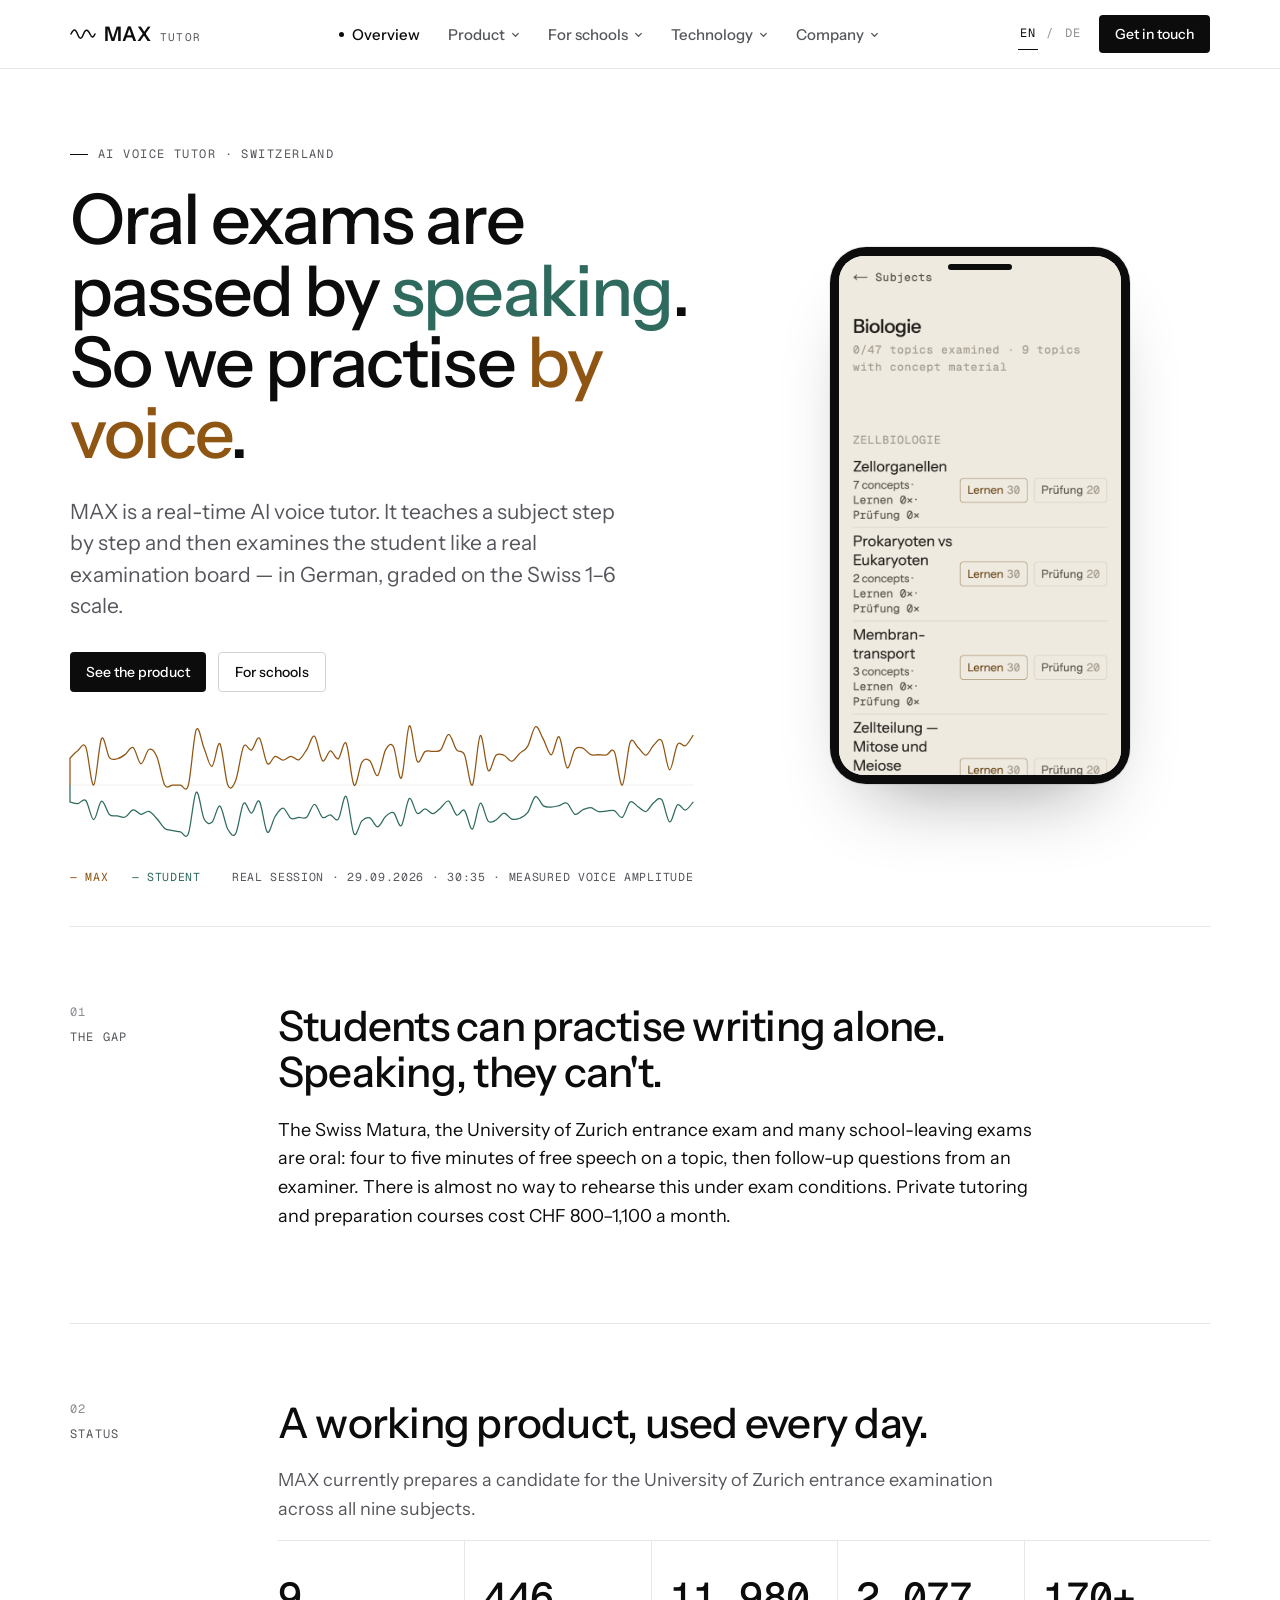
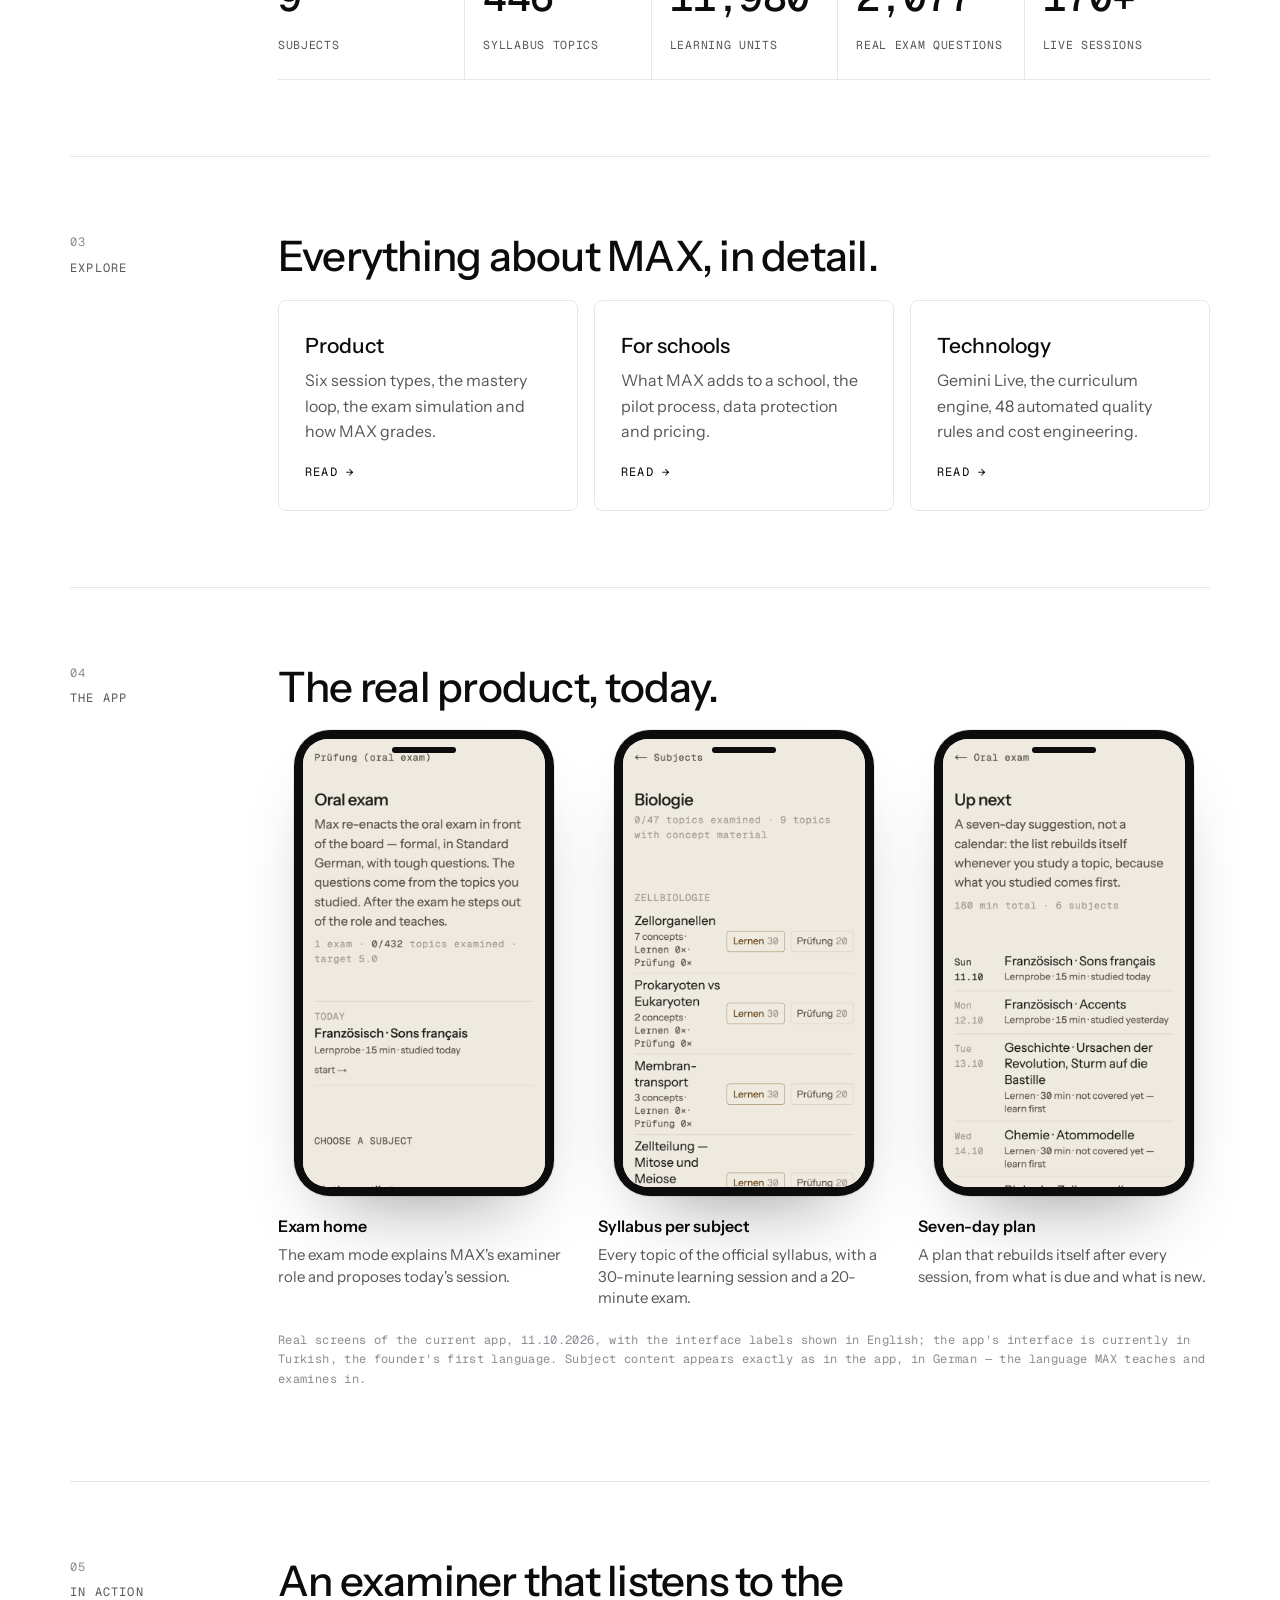
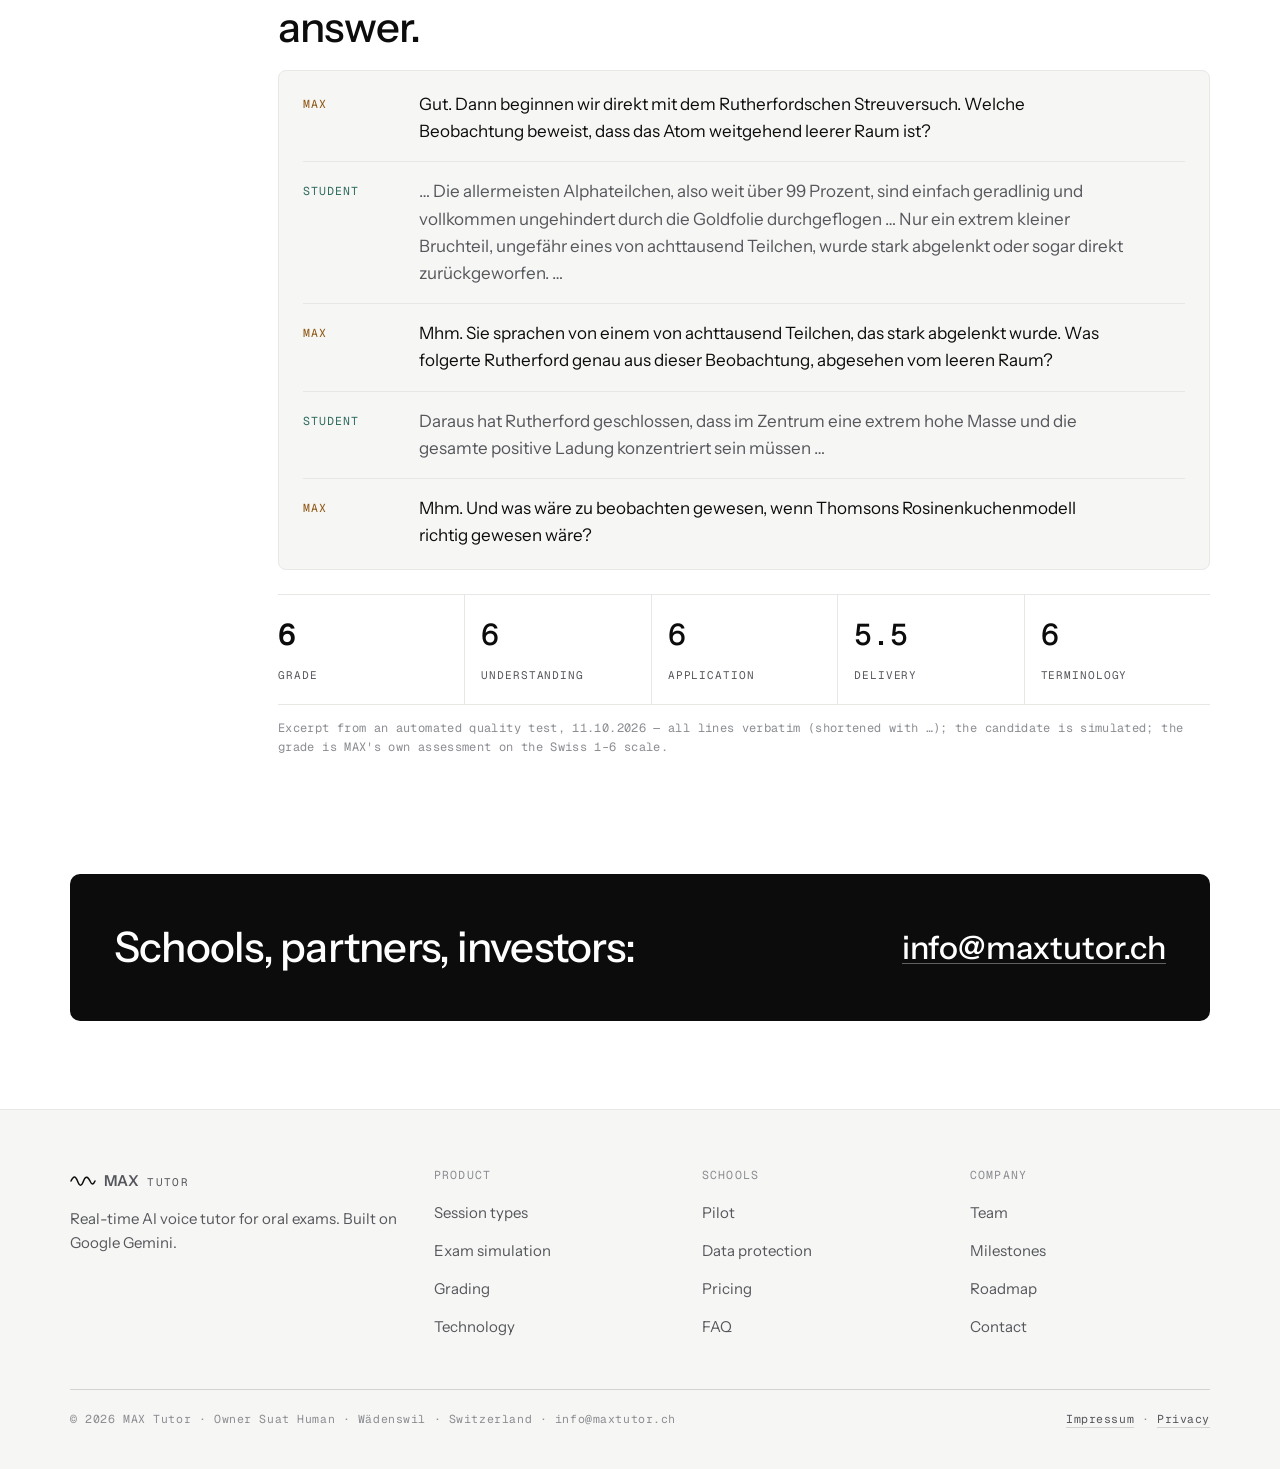
==== commit 604ab61e: "White editorial palette, English app screens, consistent link colours" ====
--- a/index.html
+++ b/index.html
@@ -10,8 +10,8 @@
 <meta property="og:type" content="website">
 <meta property="og:image" content="https://suathuman.github.io/maxtutor-site/og.png">
 <meta name="twitter:card" content="summary_large_image">
-<meta name="theme-color" content="#EFEBE2">
-<link rel="icon" href="data:image/svg+xml,%3Csvg xmlns='http://www.w3.org/2000/svg' viewBox='0 0 64 64'%3E%3Crect width='64' height='64' fill='%230B0E0D'/%3E%3Cpath d='M6 32 C14 14 20 14 26 32 S38 50 44 32 S54 18 58 32' fill='none' stroke='%23D9A05B' stroke-width='5' stroke-linecap='round'/%3E%3C/svg%3E">
+<meta name="theme-color" content="#FFFFFF">
+<link rel="icon" href="data:image/svg+xml,%3Csvg xmlns='http://www.w3.org/2000/svg' viewBox='0 0 64 64'%3E%3Crect width='64' height='64' fill='%23FFFFFF'/%3E%3Cpath d='M6 32 C14 14 20 14 26 32 S38 50 44 32 S54 18 58 32' fill='none' stroke='%230C0C0D' stroke-width='5' stroke-linecap='round'/%3E%3C/svg%3E">
 <link rel="preconnect" href="https://fonts.googleapis.com">
 <link rel="preconnect" href="https://fonts.gstatic.com" crossorigin>
 <link href="https://fonts.googleapis.com/css2?family=Instrument+Sans:wght@400;500;600&family=Geist+Mono:wght@400;500&display=swap" rel="stylesheet">
@@ -68,7 +68,7 @@
 <header class="site-header">
   <div class="wrap">
     <div class="bar">
-      <a class="mark" href="index.html" aria-label="MAX Tutor"><svg viewBox="0 0 52 28" aria-hidden="true"><path d="M2 14 C7 3 11 3 15 14 S23 25 27 14 S36 5 40 14 S47 21 50 14" fill="none" stroke="#A2681F" stroke-width="3" stroke-linecap="round"/></svg>MAX<span>Tutor</span></a>
+      <a class="mark" href="index.html" aria-label="MAX Tutor"><svg viewBox="0 0 52 28" aria-hidden="true"><path d="M2 14 C7 3 11 3 15 14 S23 25 27 14 S36 5 40 14 S47 21 50 14" fill="none" stroke="#0C0C0D" stroke-width="3" stroke-linecap="round"/></svg>MAX<span>Tutor</span></a>
       <nav class="nav" aria-label="Main"><a href="index.html" aria-current="page"><span class="en">Overview</span><span class="de">Übersicht</span></a><div class="dd"><button class="dd-btn" type="button" aria-expanded="false"><span class="en">Product</span><span class="de">Produkt</span><svg class="chev" viewBox="0 0 10 10" aria-hidden="true"><path d="M1.5 3.5 5 7l3.5-3.5" fill="none" stroke="currentColor" stroke-width="1.4"/></svg></button><div class="dd-panel"><a href="product.html#sessions"><b><span class="en">Session types</span><span class="de">Sitzungsarten</span></b><small><span class="en">Six ways to practise</span><span class="de">Sechs Arten zu üben</span></small></a><a href="product.html#loop"><b><span class="en">Mastery loop</span><span class="de">Lernschleife</span></b><small><span class="en">A unit counts only when it holds</span><span class="de">Zählt erst, wenn es sitzt</span></small></a><a href="product.html#long"><b><span class="en">Long answer</span><span class="de">Langantwort</span></b><small><span class="en">Four to five minutes, measured</span><span class="de">Vier bis fünf Minuten, gemessen</span></small></a><a href="product.html#exam"><b><span class="en">Exam simulation</span><span class="de">Prüfungssimulation</span></b><small><span class="en">Strict like a real board</span><span class="de">Streng wie eine Kommission</span></small></a><a href="product.html#grading"><b><span class="en">Grading</span><span class="de">Bewertung</span></b><small><span class="en">Four dimensions, Swiss scale</span><span class="de">Vier Dimensionen, Skala 1–6</span></small></a><a href="product.html#screens"><b><span class="en">Screens</span><span class="de">Bildschirme</span></b><small><span class="en">The real app</span><span class="de">Die echte App</span></small></a><a class="all" href="product.html"><span class="en">All of Product →</span><span class="de">Alles zu Produkt →</span></a></div></div><div class="dd"><button class="dd-btn" type="button" aria-expanded="false"><span class="en">For schools</span><span class="de">Für Schulen</span><svg class="chev" viewBox="0 0 10 10" aria-hidden="true"><path d="M1.5 3.5 5 7l3.5-3.5" fill="none" stroke="currentColor" stroke-width="1.4"/></svg></button><div class="dd-panel"><a href="schools.html#value"><b><span class="en">Value</span><span class="de">Nutzen</span></b><small><span class="en">What MAX adds to a school</span><span class="de">Was MAX einer Schule bringt</span></small></a><a href="schools.html#pilot"><b><span class="en">Pilot</span><span class="de">Pilot</span></b><small><span class="en">How a pilot runs</span><span class="de">So läuft ein Pilot</span></small></a><a href="schools.html#privacy"><b><span class="en">Data protection</span><span class="de">Datenschutz</span></b><small><span class="en">Principles before the first pilot</span><span class="de">Grundsätze vor dem Pilot</span></small></a><a href="schools.html#pricing"><b><span class="en">Pricing</span><span class="de">Preise</span></b><small><span class="en">Schools pay, students don't</span><span class="de">Die Schule zahlt</span></small></a><a href="schools.html#faq"><b><span class="en">FAQ</span><span class="de">FAQ</span></b><small><span class="en">Questions schools ask first</span><span class="de">Was Schulen zuerst fragen</span></small></a><a class="all" href="schools.html"><span class="en">All of For schools →</span><span class="de">Alles zu Für Schulen →</span></a></div></div><div class="dd right"><button class="dd-btn" type="button" aria-expanded="false"><span class="en">Technology</span><span class="de">Technologie</span><svg class="chev" viewBox="0 0 10 10" aria-hidden="true"><path d="M1.5 3.5 5 7l3.5-3.5" fill="none" stroke="currentColor" stroke-width="1.4"/></svg></button><div class="dd-panel"><a href="technology.html#architecture"><b><span class="en">Architecture</span><span class="de">Architektur</span></b><small><span class="en">AI is the core, not a layer</span><span class="de">KI ist der Kern</span></small></a><a href="technology.html#curriculum"><b><span class="en">Curriculum engine</span><span class="de">Lehrplan-Engine</span></b><small><span class="en">Nothing invented, all looked up</span><span class="de">Nichts erfunden</span></small></a><a href="technology.html#quality"><b><span class="en">Quality system</span><span class="de">Qualitätssystem</span></b><small><span class="en">48 rules, checked automatically</span><span class="de">48 Regeln, automatisch geprüft</span></small></a><a href="technology.html#cost"><b><span class="en">Cost engineering</span><span class="de">Kosten</span></b><small><span class="en">Real cost per session</span><span class="de">Echte Kosten pro Sitzung</span></small></a><a href="technology.html#reliability"><b><span class="en">Reliability</span><span class="de">Zuverlässigkeit</span></b><small><span class="en">Long sessions, no interruptions</span><span class="de">Lange Sitzungen ohne Unterbruch</span></small></a><a class="all" href="technology.html"><span class="en">All of Technology →</span><span class="de">Alles zu Technologie →</span></a></div></div><div class="dd right"><button class="dd-btn" type="button" aria-expanded="false"><span class="en">Company</span><span class="de">Unternehmen</span><svg class="chev" viewBox="0 0 10 10" aria-hidden="true"><path d="M1.5 3.5 5 7l3.5-3.5" fill="none" stroke="currentColor" stroke-width="1.4"/></svg></button><div class="dd-panel"><a href="company.html#mission"><b><span class="en">Mission</span><span class="de">Mission</span></b><small><span class="en">Speaking practice for everyone</span><span class="de">Sprechtraining für alle</span></small></a><a href="company.html#team"><b><span class="en">Team</span><span class="de">Team</span></b><small><span class="en">Who builds MAX</span><span class="de">Wer MAX baut</span></small></a><a href="company.html#milestones"><b><span class="en">Milestones</span><span class="de">Meilensteine</span></b><small><span class="en">July to October 2026</span><span class="de">Juli bis Oktober 2026</span></small></a><a href="company.html#roadmap"><b><span class="en">Roadmap</span><span class="de">Roadmap</span></b><small><span class="en">From one student to schools</span><span class="de">Zu ganzen Schulen</span></small></a><a href="company.html#contact"><b><span class="en">Contact</span><span class="de">Kontakt</span></b><small><span class="en">Schools, partners, investors</span><span class="de">Schulen, Partner, Investoren</span></small></a><a class="all" href="company.html"><span class="en">All of Company →</span><span class="de">Alles zu Unternehmen →</span></a></div></div></nav>
       <div class="tools">
         <div class="lang" role="group" aria-label="Language"><button type="button" data-set="en" aria-pressed="true">EN</button> / <button type="button" data-set="de" aria-pressed="false">DE</button></div>
@@ -112,14 +112,14 @@
 <a class="teaser" href="technology.html"><h3><span class="en">Technology</span><span class="de">Technologie</span></h3><p><span class="en">Gemini Live, the curriculum engine, 48 automated quality rules and cost engineering.</span><span class="de">Gemini Live, die Lehrplan-Engine, 48 automatische Qualitätsregeln und Kosten-Engineering.</span></p><span class="go"><span class="en">Read →</span><span class="de">Lesen →</span></span></a>
 </div></div></section>
 <section class="block"><div class="label"><b>04</b><span class="en">The app</span><span class="de">Die App</span></div><div><h2><span class="en">The real product, today.</span><span class="de">Das echte Produkt, heute.</span></h2><div class="screens">
-<figure><div class="phone"><img src="assets/screens/exam.png" alt="MAX app: oral exam home screen" loading="lazy"></div>
+<figure><div class="phone"><img src="assets/screens/exam.png" alt="MAX app: oral exam home screen (interface labels in English)" loading="lazy"></div>
 <figcaption><b><span class="en">Exam home</span><span class="de">Prüfungsstart</span></b><span class="d"><span class="en">The exam mode explains MAX's examiner role and proposes today's session.</span><span class="de">Der Prüfungsmodus erklärt MAX' Prüferrolle und schlägt die heutige Sitzung vor.</span></span></figcaption></figure>
 <figure><div class="phone"><img src="assets/screens/subject.png" alt="MAX app: biology syllabus with Lernen and Prüfung per topic" loading="lazy"></div>
 <figcaption><b><span class="en">Syllabus per subject</span><span class="de">Lehrplan pro Fach</span></b><span class="d"><span class="en">Every topic of the official syllabus, with a 30-minute learning session and a 20-minute exam.</span><span class="de">Jedes Thema des offiziellen Lehrplans, mit 30 Minuten Lernen und 20 Minuten Prüfung.</span></span></figcaption></figure>
 <figure><div class="phone"><img src="assets/screens/plan.png" alt="MAX app: seven-day study plan" loading="lazy"></div>
 <figcaption><b><span class="en">Seven-day plan</span><span class="de">Sieben-Tage-Plan</span></b><span class="d"><span class="en">A plan that rebuilds itself after every session, from what is due and what is new.</span><span class="de">Ein Plan, der sich nach jeder Sitzung neu aufbaut — aus Fälligem und Neuem.</span></span></figcaption></figure>
 </div>
-<p class="note"><span class="en">Real screenshots of the current app, 11.10.2026. The interface is still in Turkish, the founder's first language; MAX speaks and examines in German. A German and English interface is part of the school roadmap.</span><span class="de">Echte Bildschirmfotos der aktuellen App, 11.10.2026. Die Oberfläche ist noch auf Türkisch, der Erstsprache des Gründers; MAX spricht und prüft auf Deutsch. Eine deutsche und englische Oberfläche ist Teil der Schul-Roadmap.</span></p></div></section>
+<p class="note"><span class="en">Real screens of the current app, 11.10.2026, with the interface labels shown in English; the app's interface is currently in Turkish, the founder's first language. Subject content appears exactly as in the app, in German — the language MAX teaches and examines in.</span><span class="de">Echte Bildschirme der aktuellen App, 11.10.2026, mit englisch beschrifteter Oberfläche; die App-Oberfläche ist derzeit auf Türkisch, der Erstsprache des Gründers. Fachinhalte erscheinen genau wie in der App, auf Deutsch — der Sprache, in der MAX unterrichtet und prüft.</span></p></div></section>
 <section class="block"><div class="label"><b>05</b><span class="en">In action</span><span class="de">So klingt MAX</span></div><div><h2><span class="en">An examiner that listens to the answer.</span><span class="de">Ein Prüfer, der der Antwort zuhört.</span></h2><div class="dialog" lang="de">
   <div class="turn m"><span class="who">MAX</span><p>Gut. Dann beginnen wir direkt mit dem Rutherfordschen Streuversuch. Welche Beobachtung beweist, dass das Atom weitgehend leerer Raum ist?</p></div>
   <div class="turn y"><span class="who"><span class="en">Student</span><span class="de">Schüler</span></span><p>… Die allermeisten Alphateilchen, also weit über 99 Prozent, sind einfach geradlinig und vollkommen ungehindert durch die Goldfolie durchgeflogen … Nur ein extrem kleiner Bruchteil, ungefähr eines von achttausend Teilchen, wurde stark abgelenkt oder sogar direkt zurückgeworfen. …</p></div>
@@ -141,7 +141,7 @@
 <footer class="site-footer">
   <div class="wrap">
     <div class="foot">
-      <div><a class="mark" href="index.html"><svg viewBox="0 0 52 28" aria-hidden="true"><path d="M2 14 C7 3 11 3 15 14 S23 25 27 14 S36 5 40 14 S47 21 50 14" fill="none" stroke="#A2681F" stroke-width="3" stroke-linecap="round"/></svg>MAX<span>Tutor</span></a>
+      <div><a class="mark" href="index.html"><svg viewBox="0 0 52 28" aria-hidden="true"><path d="M2 14 C7 3 11 3 15 14 S23 25 27 14 S36 5 40 14 S47 21 50 14" fill="none" stroke="#0C0C0D" stroke-width="3" stroke-linecap="round"/></svg>MAX<span>Tutor</span></a>
         <p style="margin-top:12px"><span class="en">Real-time AI voice tutor for oral exams. Built on Google Gemini.</span><span class="de">KI-Sprachtutor in Echtzeit für mündliche Prüfungen. Gebaut auf Google Gemini.</span></p></div>
       <div><h4><span class="en">Product</span><span class="de">Produkt</span></h4><ul>
         <li><a href="product.html#sessions"><span class="en">Session types</span><span class="de">Sitzungsarten</span></a></li>
--- a/assets/site.css
+++ b/assets/site.css
@@ -2,10 +2,10 @@
    Light edition of the MAX design language: the app's paper tone, two voices (ochre = MAX, celadon = student),
    Instrument Sans for speech, Geist Mono for every number and label. */
 :root {
-  --paper: #EFEBE2; --paper-2: #E6E1D5; --card: #F7F4EE; --hairline: #D8D2C4; --hairline-strong: #C5BEAE;
-  --max: #A2681F; --max-soft: #C9944F; --max-wash: #F3E6D2;
-  --you: #3D776B; --you-wash: #DCEAE5;
-  --ink: #1B1A17; --ink-muted: #5E5A51; --ink-faint: #8D887C;
+  --paper: #FFFFFF; --paper-2: #F6F6F4; --card: #FFFFFF; --hairline: #E7E7E4; --hairline-strong: #D3D3CF;
+  --max: #8F5512; --max-soft: #C08A4A; --max-wash: #F4F4F2;
+  --you: #2E6A5E; --you-wash: #EEF3F1;
+  --ink: #0C0C0D; --ink-muted: #55575C; --ink-faint: #8B8D92;
   --sans: "Instrument Sans", ui-sans-serif, sans-serif;
   --mono: "Geist Mono", ui-monospace, SFMono-Regular, Menlo, monospace;
   --ease: cubic-bezier(0.22, 1, 0.36, 1);
@@ -16,17 +16,17 @@
 body { margin: 0; background: var(--paper); color: var(--ink); font: 18px/1.6 var(--sans); -webkit-font-smoothing: antialiased; }
 .wrap { max-width: 1180px; margin: 0 auto; padding: 0 max(20px, env(safe-area-inset-left)); }
 .mono, .label, .num { font-family: var(--mono); font-variant-numeric: tabular-nums; }
-a { color: var(--ink); text-decoration-color: var(--max-soft); text-underline-offset: 4px; }
-a:hover { text-decoration-color: var(--max); }
-:focus-visible { outline: 2px solid var(--max); outline-offset: 3px; }
+a { color: var(--ink); text-decoration-color: var(--hairline-strong); text-decoration-thickness: 1px; text-underline-offset: 4px; }
+a:hover { text-decoration-color: var(--ink); }
+:focus-visible { outline: 2px solid var(--ink); outline-offset: 3px; }
 [data-lang="de"] .en, [data-lang="en"] .de { display: none; }
-::selection { background: var(--max-wash); }
+::selection { background: #E9E4D8; }
 
 .skip { position: absolute; left: -9999px; top: 8px; background: var(--ink); color: var(--paper); padding: 8px 12px; font-family: var(--mono); font-size: 13px; z-index: 40; }
 .skip:focus { left: 16px; }
 
 /* ── Header ───────────────────────────────────────────── */
-.site-header { position: sticky; top: 0; z-index: 30; background: rgba(239, 235, 226, .95); border-bottom: 1px solid var(--hairline); }
+.site-header { position: sticky; top: 0; z-index: 30; background: rgba(255, 255, 255, .96); border-bottom: 1px solid var(--hairline); }
 .bar { display: flex; align-items: center; justify-content: space-between; gap: 20px; height: 68px; }
 .mark { display: inline-flex; align-items: baseline; gap: 8px; font-weight: 600; font-size: 20px; letter-spacing: .01em; text-decoration: none; color: var(--ink); white-space: nowrap; }
 .mark svg { width: 26px; height: 14px; align-self: center; }
@@ -35,25 +35,25 @@
 .nav > a, .dd-btn { display: inline-flex; align-items: center; gap: 6px; height: 40px; padding: 0 12px; border-radius: 4px; font: 500 15px var(--sans); color: var(--ink-muted); text-decoration: none; background: none; border: 0; cursor: pointer; transition: color 180ms var(--ease), background 180ms var(--ease); }
 .nav > a:hover, .dd-btn:hover, .dd.open .dd-btn { color: var(--ink); background: var(--paper-2); }
 .nav > a[aria-current="page"], .dd.current .dd-btn { color: var(--ink); }
-.dd.current .dd-btn::before, .nav > a[aria-current="page"]::before { content: ""; width: 5px; height: 5px; border-radius: 50%; background: var(--max); margin-right: 2px; }
+.dd.current .dd-btn::before, .nav > a[aria-current="page"]::before { content: ""; width: 5px; height: 5px; border-radius: 50%; background: var(--ink); margin-right: 2px; }
 .dd-btn .chev { width: 9px; height: 9px; transition: transform 200ms var(--ease); }
 .dd.open .dd-btn .chev { transform: rotate(180deg); }
 .dd { position: relative; }
-.dd-panel { position: absolute; top: calc(100% + 12px); left: -12px; width: 520px; background: var(--card); border: 1px solid var(--hairline); border-radius: 6px; box-shadow: 0 18px 40px -22px rgba(40, 32, 18, .35); padding: 10px; display: grid; grid-template-columns: 1fr 1fr; gap: 2px; opacity: 0; visibility: hidden; transform: translateY(-4px); transition: opacity 180ms var(--ease), transform 180ms var(--ease), visibility 180ms; }
+.dd-panel { position: absolute; top: calc(100% + 12px); left: -12px; width: 520px; background: var(--card); border: 1px solid var(--hairline); border-radius: 8px; box-shadow: 0 24px 48px -24px rgba(12, 12, 13, .22), 0 2px 6px rgba(12, 12, 13, .04); padding: 10px; display: grid; grid-template-columns: 1fr 1fr; gap: 2px; opacity: 0; visibility: hidden; transform: translateY(-4px); transition: opacity 180ms var(--ease), transform 180ms var(--ease), visibility 180ms; }
 .dd.open .dd-panel { opacity: 1; visibility: visible; transform: none; }
 .dd.right .dd-panel { left: auto; right: -12px; }
 .dd-panel a { display: block; text-decoration: none; padding: 12px 14px; border-radius: 4px; }
-.dd-panel a:hover, .dd-panel a:focus-visible { background: var(--paper); }
+.dd-panel a:hover, .dd-panel a:focus-visible { background: var(--paper-2); }
 .dd-panel b { display: block; font-weight: 600; font-size: 15px; color: var(--ink); }
 .dd-panel small { display: block; font-size: 13.5px; line-height: 1.4; color: var(--ink-muted); margin-top: 2px; }
-.dd-panel .all { grid-column: 1 / -1; border-top: 1px solid var(--hairline); border-radius: 0 0 4px 4px; margin-top: 6px; padding-top: 12px; font-family: var(--mono); font-size: 12px; letter-spacing: .1em; text-transform: uppercase; color: var(--max); }
+.dd-panel .all { grid-column: 1 / -1; border-top: 1px solid var(--hairline); border-radius: 0 0 4px 4px; margin-top: 6px; padding-top: 12px; font-family: var(--mono); font-size: 12px; letter-spacing: .1em; text-transform: uppercase; color: var(--ink); }
 .tools { display: flex; align-items: center; gap: 16px; }
 .lang { font-family: var(--mono); font-size: 12px; letter-spacing: .1em; color: var(--ink-faint); white-space: nowrap; }
 .lang button { background: none; border: 0; color: inherit; font: inherit; letter-spacing: inherit; cursor: pointer; padding: 6px 2px; }
-.lang button[aria-pressed="true"] { color: var(--ink); border-bottom: 1.5px solid var(--max); }
+.lang button[aria-pressed="true"] { color: var(--ink); border-bottom: 1.5px solid var(--ink); }
 .cta { display: inline-flex; align-items: center; gap: 8px; font: 500 14px var(--sans); text-decoration: none; color: var(--paper); background: var(--ink); padding: 10px 16px; border-radius: 4px; white-space: nowrap; transition: background 180ms var(--ease); }
-.cta:hover { background: #33302A; }
-.cta.ochre { background: var(--max); color: #FBF8F2; } .cta.ochre:hover { background: #8C5816; }
+.cta:hover { background: #2A2B2E; }
+.cta.ochre { background: var(--ink); color: #FFFFFF; } .cta.ochre:hover { background: #2A2B2E; }
 .menu-btn { display: none; align-items: center; gap: 10px; background: none; border: 1px solid var(--hairline-strong); color: var(--ink); font: 500 14px var(--sans); padding: 8px 12px; border-radius: 4px; cursor: pointer; }
 .menu-btn i { position: relative; display: block; width: 16px; height: 10px; }
 .menu-btn i::before, .menu-btn i::after { content: ""; position: absolute; left: 0; right: 0; height: 1.5px; background: currentColor; transition: transform 220ms var(--ease), top 220ms var(--ease); }
@@ -65,18 +65,18 @@
 /* ── Page structure ──────────────────────────────────── */
 .page-head { padding: 92px 0 44px; }
 .eyebrow { display: flex; align-items: center; gap: 10px; font-family: var(--mono); font-size: 12px; letter-spacing: .12em; text-transform: uppercase; color: var(--ink-muted); margin: 0 0 20px; }
-.eyebrow::before { content: ""; width: 18px; height: 1.5px; background: var(--max); }
+.eyebrow::before { content: ""; width: 18px; height: 1px; background: var(--ink); }
 .page-head h1 { font-weight: 500; font-size: clamp(38px, 6vw, 72px); line-height: 1.03; letter-spacing: -.028em; margin: 0; max-width: 16ch; }
 .page-head .intro { font-size: 22px; line-height: 1.45; color: var(--ink-muted); max-width: 46ch; margin: 26px 0 0; }
 h1 em, h2 em { font-style: normal; color: var(--max); }
 h1 i, h2 i { font-style: normal; color: var(--you); }
 .toc { display: flex; flex-wrap: wrap; gap: 8px 22px; padding: 18px 0 0; margin-top: 36px; border-top: 1px solid var(--hairline); }
 .toc a { font-family: var(--mono); font-size: 12px; letter-spacing: .08em; text-transform: uppercase; color: var(--ink-muted); text-decoration: none; }
-.toc a:hover { color: var(--max); }
+.toc a:hover { color: var(--ink); }
 
 section.block { display: grid; grid-template-columns: var(--label) 1fr; gap: 32px; padding: 76px 0; border-top: 1px solid var(--hairline); scroll-margin-top: 80px; }
 .label { font-size: 12px; letter-spacing: .1em; text-transform: uppercase; color: var(--ink-muted); }
-.label b { display: block; color: var(--max); font-weight: 400; margin-bottom: 6px; }
+.label b { display: block; color: var(--ink-faint); font-weight: 400; margin-bottom: 6px; }
 h2 { font-weight: 500; font-size: clamp(27px, 3.4vw, 42px); line-height: 1.1; letter-spacing: -.018em; margin: 0 0 20px; max-width: 24ch; }
 h3 { font-size: 18px; font-weight: 600; margin: 0 0 6px; }
 p { margin: 0 0 16px; max-width: 64ch; }
@@ -94,7 +94,7 @@
 /* Trace */
 .trace { margin: 0; padding: 22px 0 0; }
 .trace svg { display: block; width: 100%; height: auto; overflow: visible; }
-.trace .axis { stroke: var(--hairline-strong); stroke-width: 1; }
+.trace .axis { stroke: var(--hairline); stroke-width: 1; }
 .trace .m { fill: none; stroke: var(--max); stroke-width: 2; }
 .trace .y { fill: none; stroke: var(--you); stroke-width: 2; }
 .trace .draw { stroke-dasharray: 2600; stroke-dashoffset: 2600; animation: draw 1.2s var(--ease) .2s forwards; }
@@ -104,9 +104,9 @@
 .legend .km { color: var(--max); } .legend .ky { color: var(--you); }
 
 /* ── Phone screens ───────────────────────────────────── */
-.phone { position: relative; margin: 0 auto; width: 100%; max-width: 300px; aspect-ratio: 520 / 932; border-radius: 34px; background: #121210; padding: 10px; box-shadow: 0 30px 60px -30px rgba(40, 32, 18, .45), 0 0 0 1px rgba(0,0,0,.06); }
+.phone { position: relative; margin: 0 auto; width: 100%; max-width: 300px; aspect-ratio: 520 / 932; border-radius: 36px; background: #0C0C0D; padding: 9px; box-shadow: 0 40px 80px -40px rgba(12, 12, 13, .45), 0 0 0 1px rgba(12,12,13,.08); }
 .phone img { display: block; width: 100%; height: 100%; object-fit: cover; object-position: top; border-radius: 25px; background: var(--paper); }
-.phone::before { content: ""; position: absolute; top: 18px; left: 50%; width: 70px; height: 6px; margin-left: -35px; border-radius: 6px; background: #121210; z-index: 2; opacity: .9; }
+.phone::before { content: ""; position: absolute; top: 17px; left: 50%; width: 64px; height: 6px; margin-left: -32px; border-radius: 6px; background: #0C0C0D; z-index: 2; }
 .screens { display: grid; grid-template-columns: repeat(3, 1fr); gap: 28px; align-items: start; }
 .screens figure { margin: 0; }
 .screens figcaption { margin-top: 18px; }
@@ -119,7 +119,7 @@
 .rows { border-top: 1px solid var(--hairline); }
 .row { display: grid; grid-template-columns: 240px 1fr; gap: 24px; padding: 20px 0; border-bottom: 1px solid var(--hairline); }
 .row p { margin: 0; color: var(--ink-muted); font-size: 16px; }
-.row .meta { font-family: var(--mono); font-size: 12px; letter-spacing: .06em; color: var(--max); text-transform: uppercase; display: block; margin-top: 4px; }
+.row .meta { font-family: var(--mono); font-size: 12px; letter-spacing: .06em; color: var(--ink-faint); text-transform: uppercase; display: block; margin-top: 4px; }
 
 .figures { display: grid; grid-template-columns: repeat(5, 1fr); border-top: 1px solid var(--hairline); border-bottom: 1px solid var(--hairline); }
 .figures.four { grid-template-columns: repeat(4, 1fr); }
@@ -137,16 +137,16 @@
 
 .steps { counter-reset: step; border-top: 1px solid var(--hairline); }
 .step { display: grid; grid-template-columns: 56px 1fr; gap: 16px; padding: 18px 0; border-bottom: 1px solid var(--hairline); }
-.step::before { counter-increment: step; content: counter(step, decimal-leading-zero); font-family: var(--mono); font-size: 13px; color: var(--max); padding-top: 3px; }
+.step::before { counter-increment: step; content: counter(step, decimal-leading-zero); font-family: var(--mono); font-size: 13px; color: var(--ink-faint); padding-top: 3px; }
 .step p { margin: 4px 0 0; color: var(--ink-muted); font-size: 16px; }
 
 .split { display: grid; grid-template-columns: 1fr 1fr; gap: 40px; }
 .split p { color: var(--ink-muted); font-size: 16px; }
-.price { font-family: var(--mono); color: var(--max); font-size: 15px; }
-.tag { font-family: var(--mono); font-size: 10.5px; letter-spacing: .08em; text-transform: uppercase; color: var(--max); background: var(--max-wash); padding: 3px 7px; border-radius: 3px; margin-left: 8px; vertical-align: 2px; white-space: nowrap; }
+.price { font-family: var(--mono); color: var(--ink); font-size: 15px; }
+.tag { font-family: var(--mono); font-size: 10.5px; letter-spacing: .08em; text-transform: uppercase; color: var(--ink-muted); background: var(--paper-2); border: 1px solid var(--hairline); padding: 3px 7px; border-radius: 3px; margin-left: 8px; vertical-align: 2px; white-space: nowrap; }
 
 /* Dialog + grade */
-.dialog { border-top: 1px solid var(--hairline); background: var(--card); border: 1px solid var(--hairline); border-radius: 6px; padding: 4px 22px; }
+.dialog { background: var(--paper-2); border: 1px solid var(--hairline); border-radius: 8px; padding: 4px 24px; }
 .turn { display: grid; grid-template-columns: 96px 1fr; gap: 20px; padding: 16px 0; border-bottom: 1px solid var(--hairline); }
 .turn:last-child { border-bottom: 0; }
 .turn .who { font-family: var(--mono); font-size: 11.5px; letter-spacing: .08em; text-transform: uppercase; padding-top: 4px; }
@@ -154,7 +154,7 @@
 .turn p { margin: 0; font-size: 17px; } .turn.y p { color: var(--ink-muted); }
 .grade { display: grid; grid-template-columns: repeat(5, 1fr); margin-top: 24px; border-top: 1px solid var(--hairline); border-bottom: 1px solid var(--hairline); }
 .grade div { padding: 16px 0; } .grade div + div { padding-left: 16px; border-left: 1px solid var(--hairline); }
-.grade .num { display: block; font-size: 30px; color: var(--ink); font-weight: 500; } .grade .num.big { color: var(--max); }
+.grade .num { display: block; font-size: 30px; color: var(--ink); font-weight: 500; } .grade .num.big { color: var(--ink); font-weight: 600; }
 .grade span { font-family: var(--mono); font-size: 11px; letter-spacing: .08em; text-transform: uppercase; color: var(--ink-muted); }
 .src { font-family: var(--mono); font-size: 12px; letter-spacing: .03em; color: var(--ink-faint); margin-top: 14px; max-width: none; }
 
@@ -163,7 +163,7 @@
 .arch text { font-family: var(--mono); font-size: 13px; letter-spacing: .04em; fill: var(--ink-muted); }
 .arch .t { fill: var(--ink); font-family: var(--sans); font-size: 16px; font-weight: 600; letter-spacing: 0; }
 .arch .box { fill: var(--card); stroke: var(--hairline-strong); }
-.arch .core { fill: var(--max-wash); stroke: var(--max-soft); }
+.arch .core { fill: var(--paper-2); stroke: var(--ink); }
 .arch .ln { stroke: var(--ink-faint); stroke-width: 1.2; fill: none; }
 .arch .lm { stroke: var(--max); stroke-width: 1.8; fill: none; }
 .arch .ly { stroke: var(--you); stroke-width: 1.8; fill: none; }
@@ -176,22 +176,24 @@
 .faq details { border-bottom: 1px solid var(--hairline); padding: 18px 0; }
 .faq summary { cursor: pointer; font-weight: 600; list-style: none; display: flex; justify-content: space-between; gap: 16px; }
 .faq summary::-webkit-details-marker { display: none; }
-.faq summary::after { content: "+"; font-family: var(--mono); font-size: 18px; line-height: 1; color: var(--max); }
+.faq summary::after { content: "+"; font-family: var(--mono); font-size: 18px; line-height: 1; color: var(--ink-muted); }
 .faq details[open] summary::after { content: "–"; }
 .faq details p { margin: 10px 0 0; color: var(--ink-muted); font-size: 16px; }
 
 /* Teasers */
 .teasers { display: grid; grid-template-columns: repeat(3, 1fr); gap: 16px; }
-.teaser { display: flex; flex-direction: column; text-decoration: none; padding: 26px 24px; background: var(--card); border: 1px solid var(--hairline); border-radius: 6px; transition: border-color 180ms var(--ease), transform 180ms var(--ease); }
-.teaser:hover { border-color: var(--max-soft); transform: translateY(-2px); }
+.teaser { display: flex; flex-direction: column; text-decoration: none; padding: 28px 26px; background: var(--card); border: 1px solid var(--hairline); border-radius: 8px; transition: border-color 180ms var(--ease), transform 180ms var(--ease); }
+.teaser:hover { border-color: var(--ink); transform: translateY(-2px); }
 .teaser h3 { font-size: 21px; font-weight: 500; }
 .teaser p { color: var(--ink-muted); font-size: 16px; margin: 0 0 18px; flex: 1; }
-.teaser .go { font-family: var(--mono); font-size: 12px; letter-spacing: .1em; text-transform: uppercase; color: var(--max); }
+.teaser .go { font-family: var(--mono); font-size: 12px; letter-spacing: .1em; text-transform: uppercase; color: var(--ink); }
 
 /* Callout */
-.callout { display: flex; justify-content: space-between; align-items: center; gap: 24px; flex-wrap: wrap; margin: 24px 0 80px; padding: 44px 40px; background: var(--ink); color: var(--paper); border-radius: 8px; }
-.callout h2 { margin: 0; color: var(--paper); }
-.callout .mail { color: var(--paper); font-size: clamp(22px, 2.8vw, 32px); font-weight: 500; text-decoration-color: var(--max-soft); }
+.callout { display: flex; justify-content: space-between; align-items: center; gap: 24px; flex-wrap: wrap; margin: 24px 0 88px; padding: 48px 44px; background: var(--ink); color: #FFFFFF; border-radius: 10px; }
+.callout h2 { margin: 0; color: #FFFFFF; }
+.callout .mail { color: #FFFFFF; font-size: clamp(22px, 2.8vw, 32px); font-weight: 500; text-decoration-color: rgba(255,255,255,.35); }
+.callout .mail:hover { text-decoration-color: #FFFFFF; }
+.mail { font-size: clamp(22px, 2.8vw, 34px); font-weight: 500; color: var(--ink); }
 
 /* ── Footer ──────────────────────────────────────────── */
 .site-footer { border-top: 1px solid var(--hairline); background: var(--paper-2); padding: 56px 0 calc(40px + env(safe-area-inset-bottom)); }
@@ -219,7 +221,7 @@
   .acc-panel { display: none; padding: 0 0 14px; }
   .acc.open .acc-panel { display: block; }
   .acc-panel a { display: block; padding: 9px 0 9px 14px; border-left: 1.5px solid var(--hairline-strong); text-decoration: none; color: var(--ink-muted); font-size: 16px; }
-  .acc-panel a:hover { color: var(--ink); border-left-color: var(--max); }
+  .acc-panel a:hover { color: var(--ink); border-left-color: var(--ink); }
   .drawer .cta { margin-top: 22px; }
   .hero { grid-template-columns: 1fr; gap: 36px; padding-top: 52px; }
 }
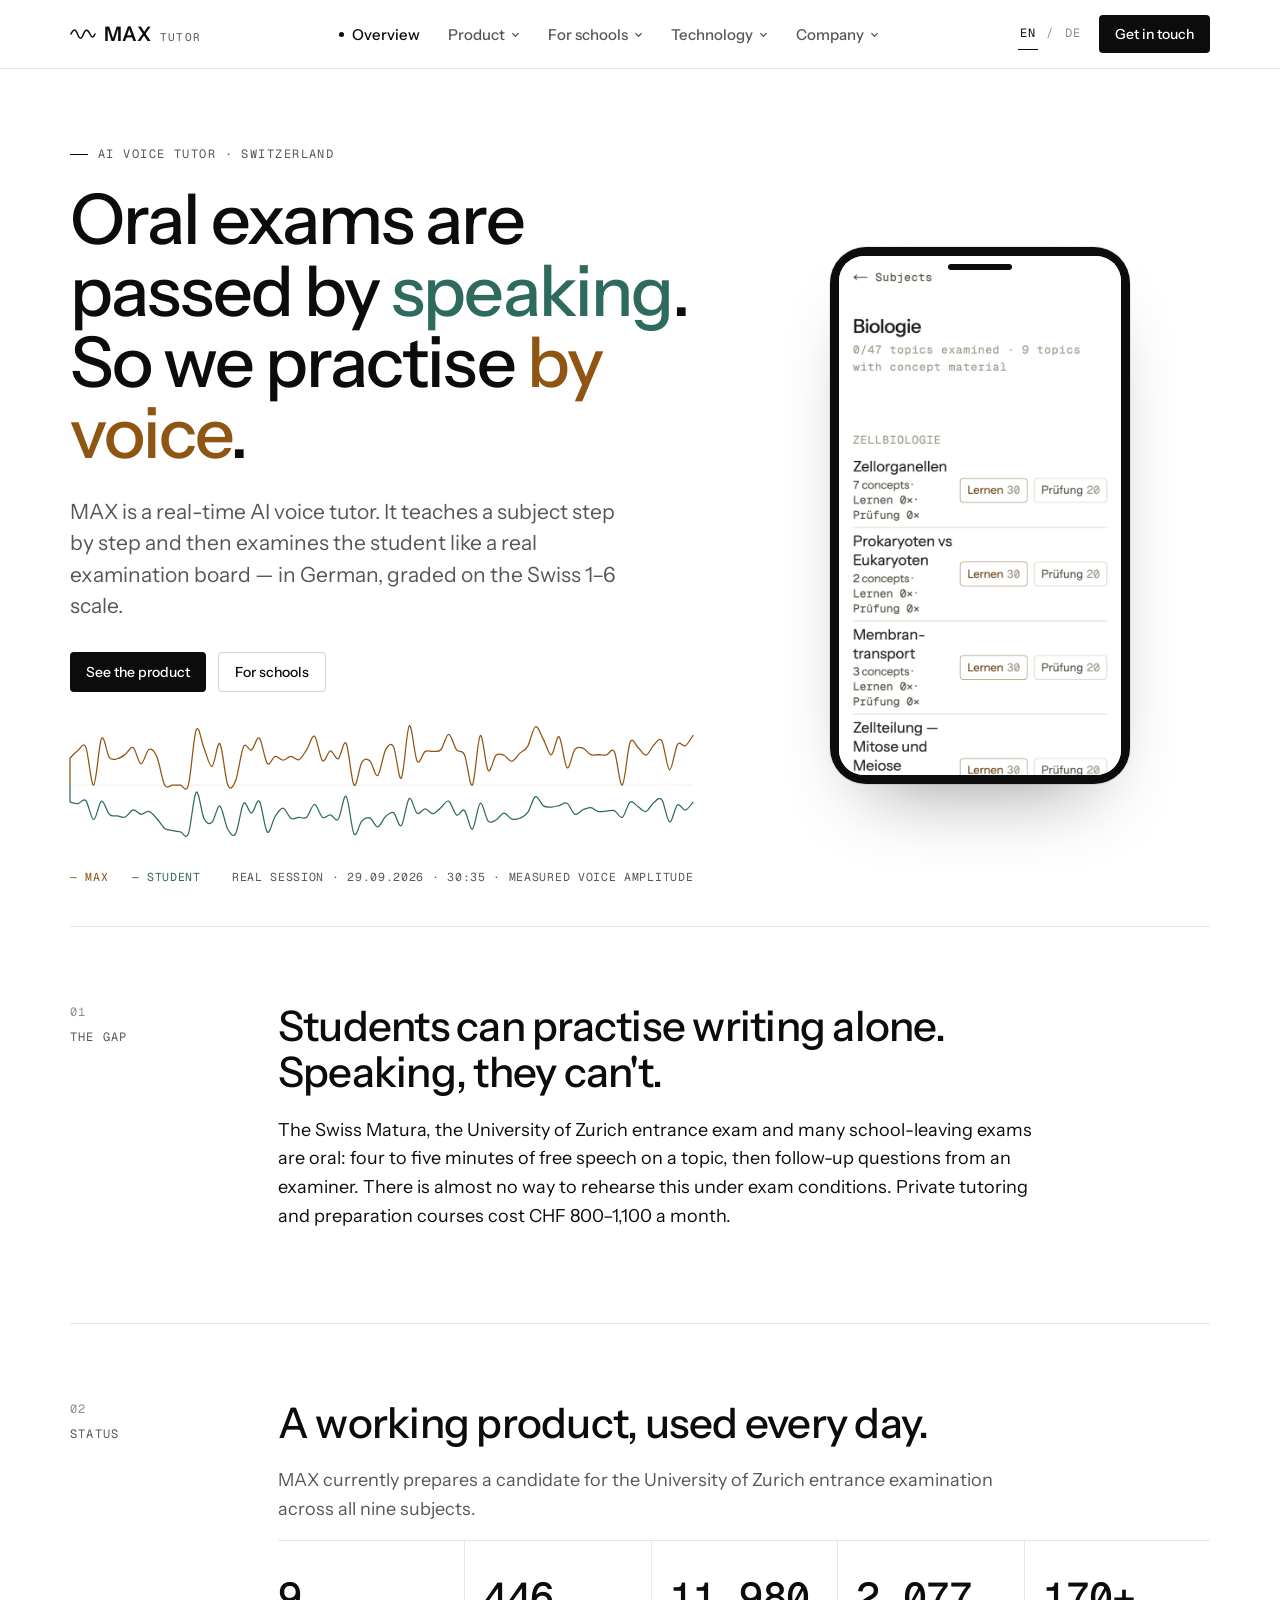
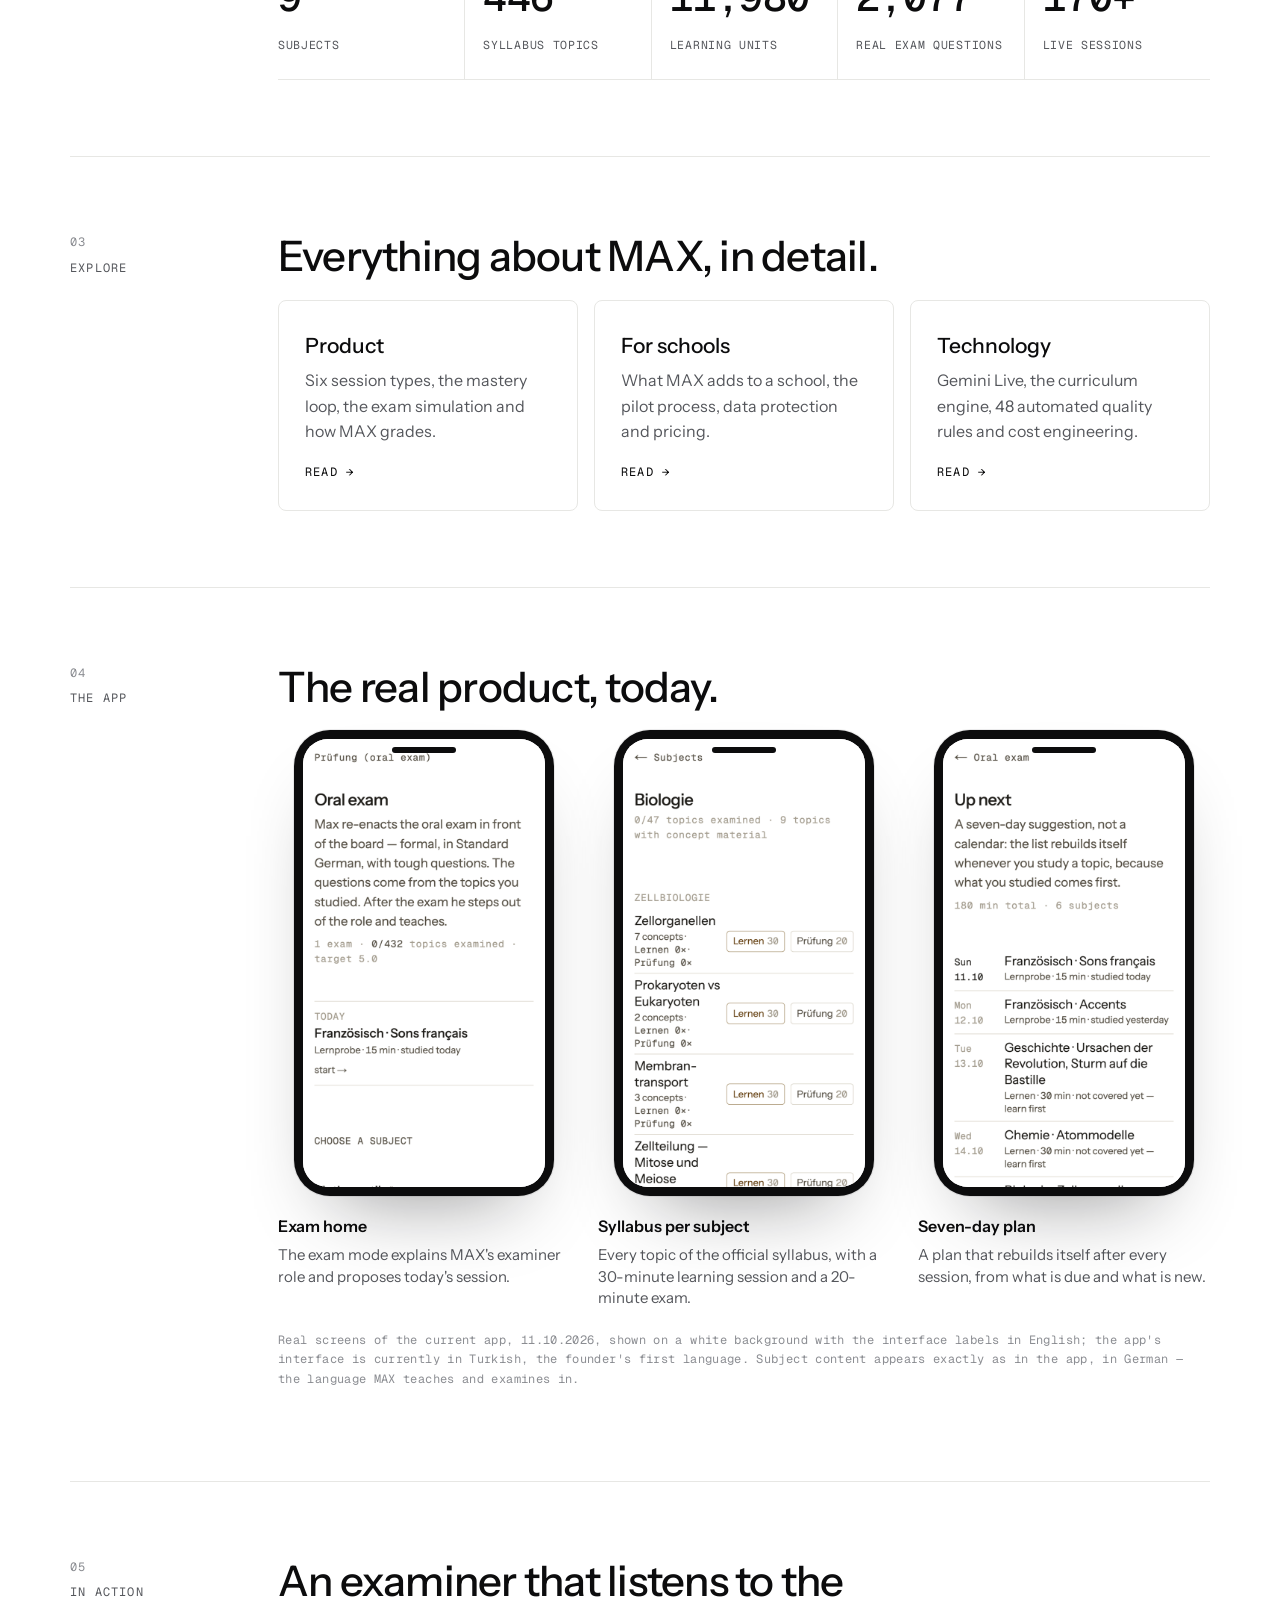
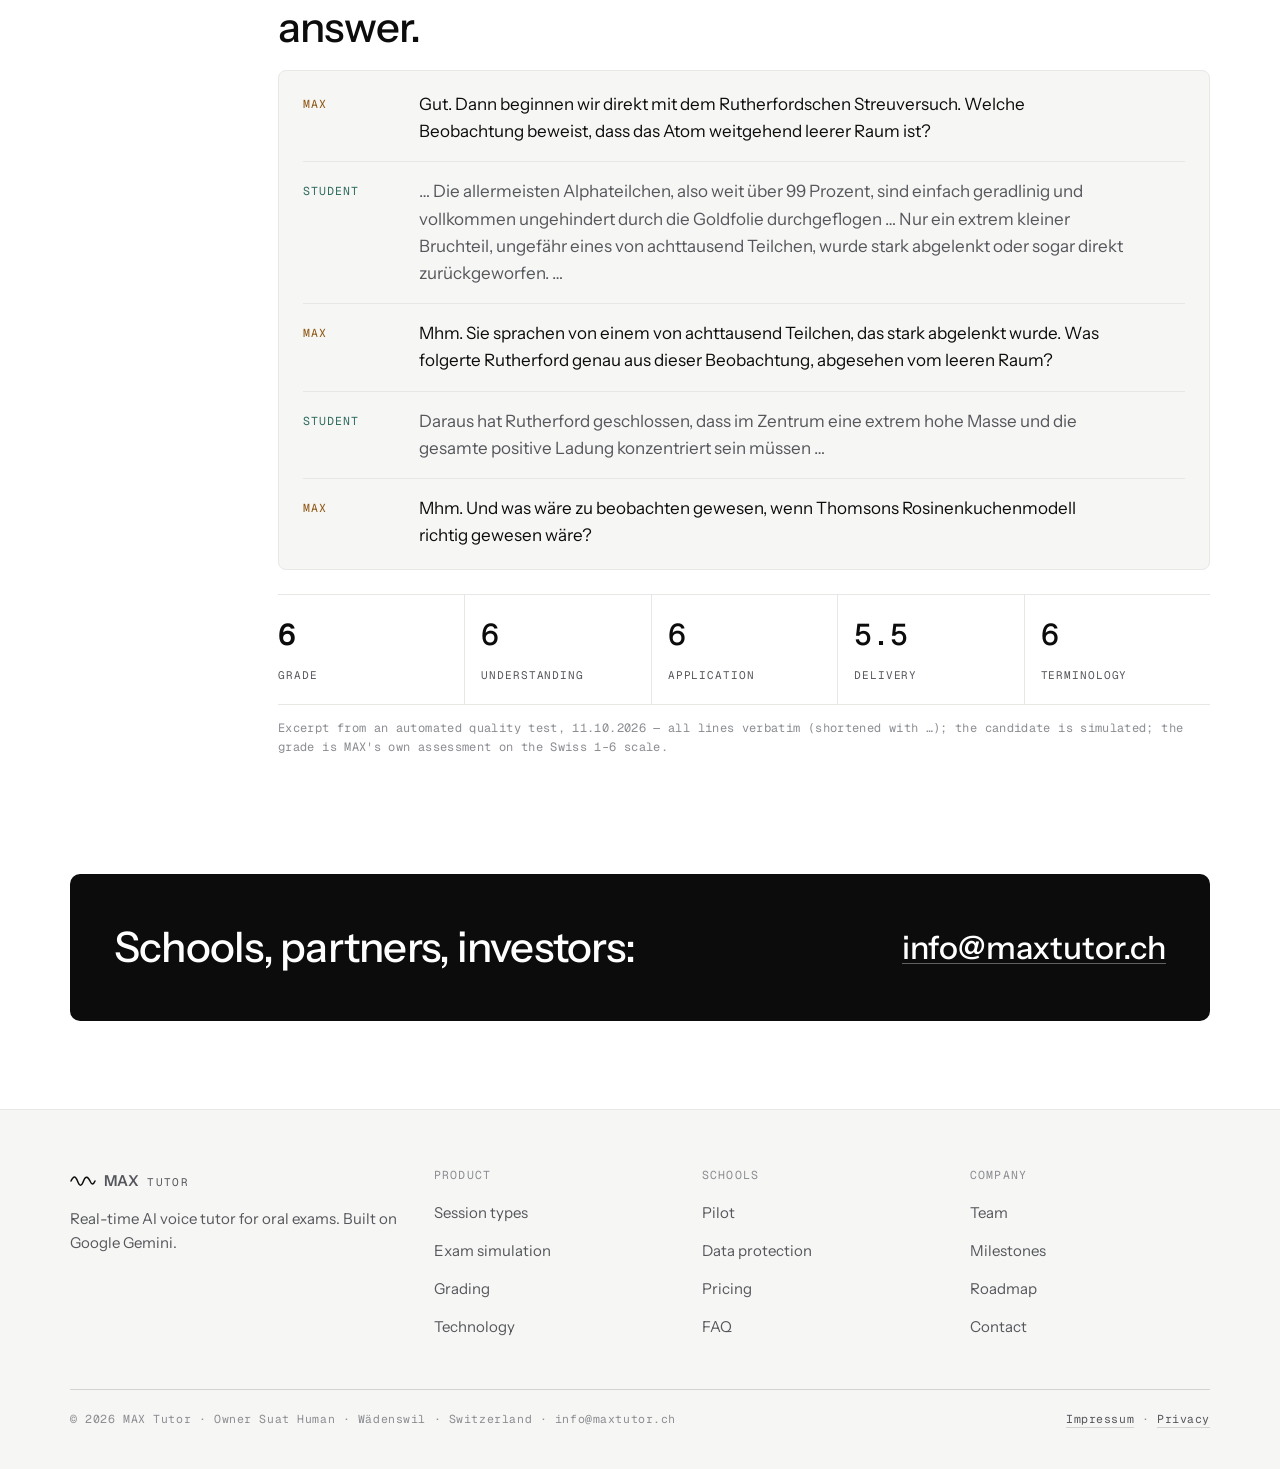
==== commit 4c3e3f32: "App screens on white; neutral selection colour" ====
--- a/index.html
+++ b/index.html
@@ -119,7 +119,7 @@
 <figure><div class="phone"><img src="assets/screens/plan.png" alt="MAX app: seven-day study plan" loading="lazy"></div>
 <figcaption><b><span class="en">Seven-day plan</span><span class="de">Sieben-Tage-Plan</span></b><span class="d"><span class="en">A plan that rebuilds itself after every session, from what is due and what is new.</span><span class="de">Ein Plan, der sich nach jeder Sitzung neu aufbaut — aus Fälligem und Neuem.</span></span></figcaption></figure>
 </div>
-<p class="note"><span class="en">Real screens of the current app, 11.10.2026, with the interface labels shown in English; the app's interface is currently in Turkish, the founder's first language. Subject content appears exactly as in the app, in German — the language MAX teaches and examines in.</span><span class="de">Echte Bildschirme der aktuellen App, 11.10.2026, mit englisch beschrifteter Oberfläche; die App-Oberfläche ist derzeit auf Türkisch, der Erstsprache des Gründers. Fachinhalte erscheinen genau wie in der App, auf Deutsch — der Sprache, in der MAX unterrichtet und prüft.</span></p></div></section>
+<p class="note"><span class="en">Real screens of the current app, 11.10.2026, shown on a white background with the interface labels in English; the app's interface is currently in Turkish, the founder's first language. Subject content appears exactly as in the app, in German — the language MAX teaches and examines in.</span><span class="de">Echte Bildschirme der aktuellen App, 11.10.2026, auf weissem Hintergrund und mit englisch beschrifteter Oberfläche; die App-Oberfläche ist derzeit auf Türkisch, der Erstsprache des Gründers. Fachinhalte erscheinen genau wie in der App, auf Deutsch — der Sprache, in der MAX unterrichtet und prüft.</span></p></div></section>
 <section class="block"><div class="label"><b>05</b><span class="en">In action</span><span class="de">So klingt MAX</span></div><div><h2><span class="en">An examiner that listens to the answer.</span><span class="de">Ein Prüfer, der der Antwort zuhört.</span></h2><div class="dialog" lang="de">
   <div class="turn m"><span class="who">MAX</span><p>Gut. Dann beginnen wir direkt mit dem Rutherfordschen Streuversuch. Welche Beobachtung beweist, dass das Atom weitgehend leerer Raum ist?</p></div>
   <div class="turn y"><span class="who"><span class="en">Student</span><span class="de">Schüler</span></span><p>… Die allermeisten Alphateilchen, also weit über 99 Prozent, sind einfach geradlinig und vollkommen ungehindert durch die Goldfolie durchgeflogen … Nur ein extrem kleiner Bruchteil, ungefähr eines von achttausend Teilchen, wurde stark abgelenkt oder sogar direkt zurückgeworfen. …</p></div>
--- a/assets/site.css
+++ b/assets/site.css
@@ -20,7 +20,7 @@
 a:hover { text-decoration-color: var(--ink); }
 :focus-visible { outline: 2px solid var(--ink); outline-offset: 3px; }
 [data-lang="de"] .en, [data-lang="en"] .de { display: none; }
-::selection { background: #E9E4D8; }
+::selection { background: #E6E6E3; }
 
 .skip { position: absolute; left: -9999px; top: 8px; background: var(--ink); color: var(--paper); padding: 8px 12px; font-family: var(--mono); font-size: 13px; z-index: 40; }
 .skip:focus { left: 16px; }
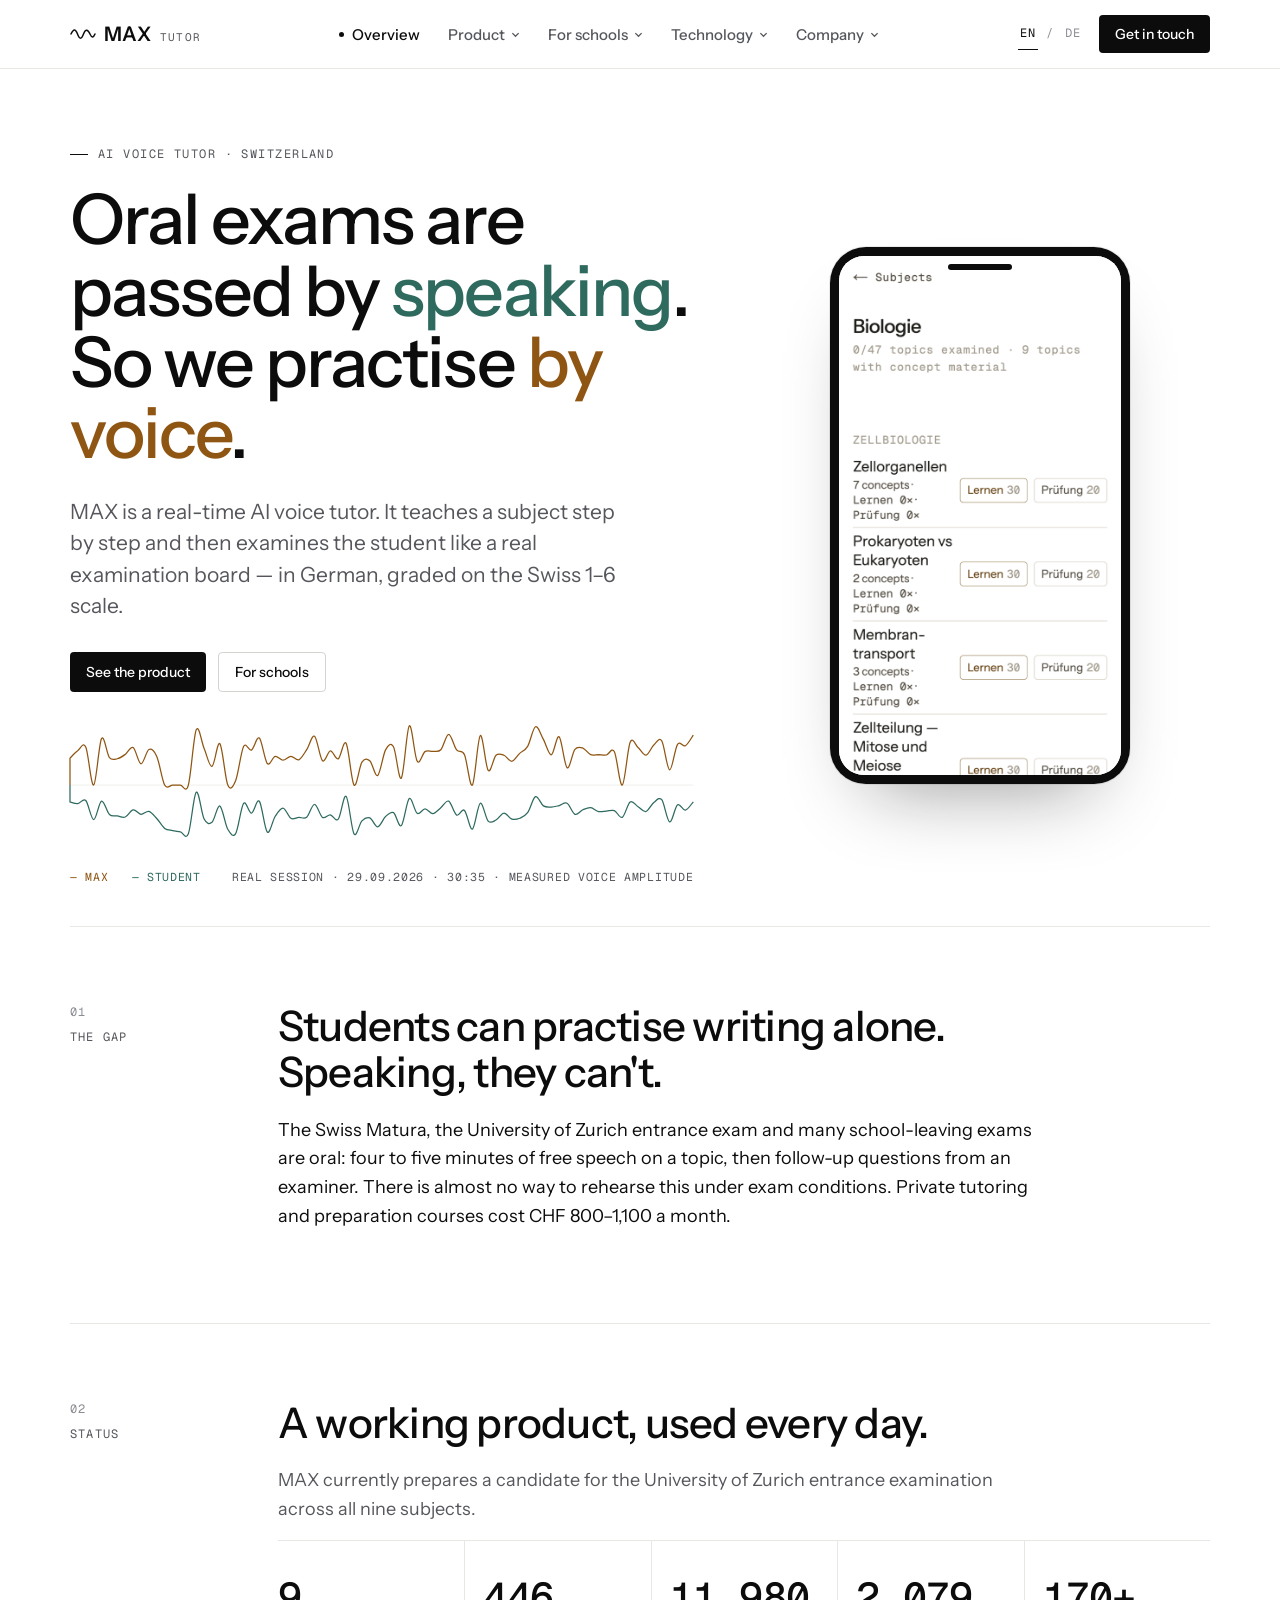
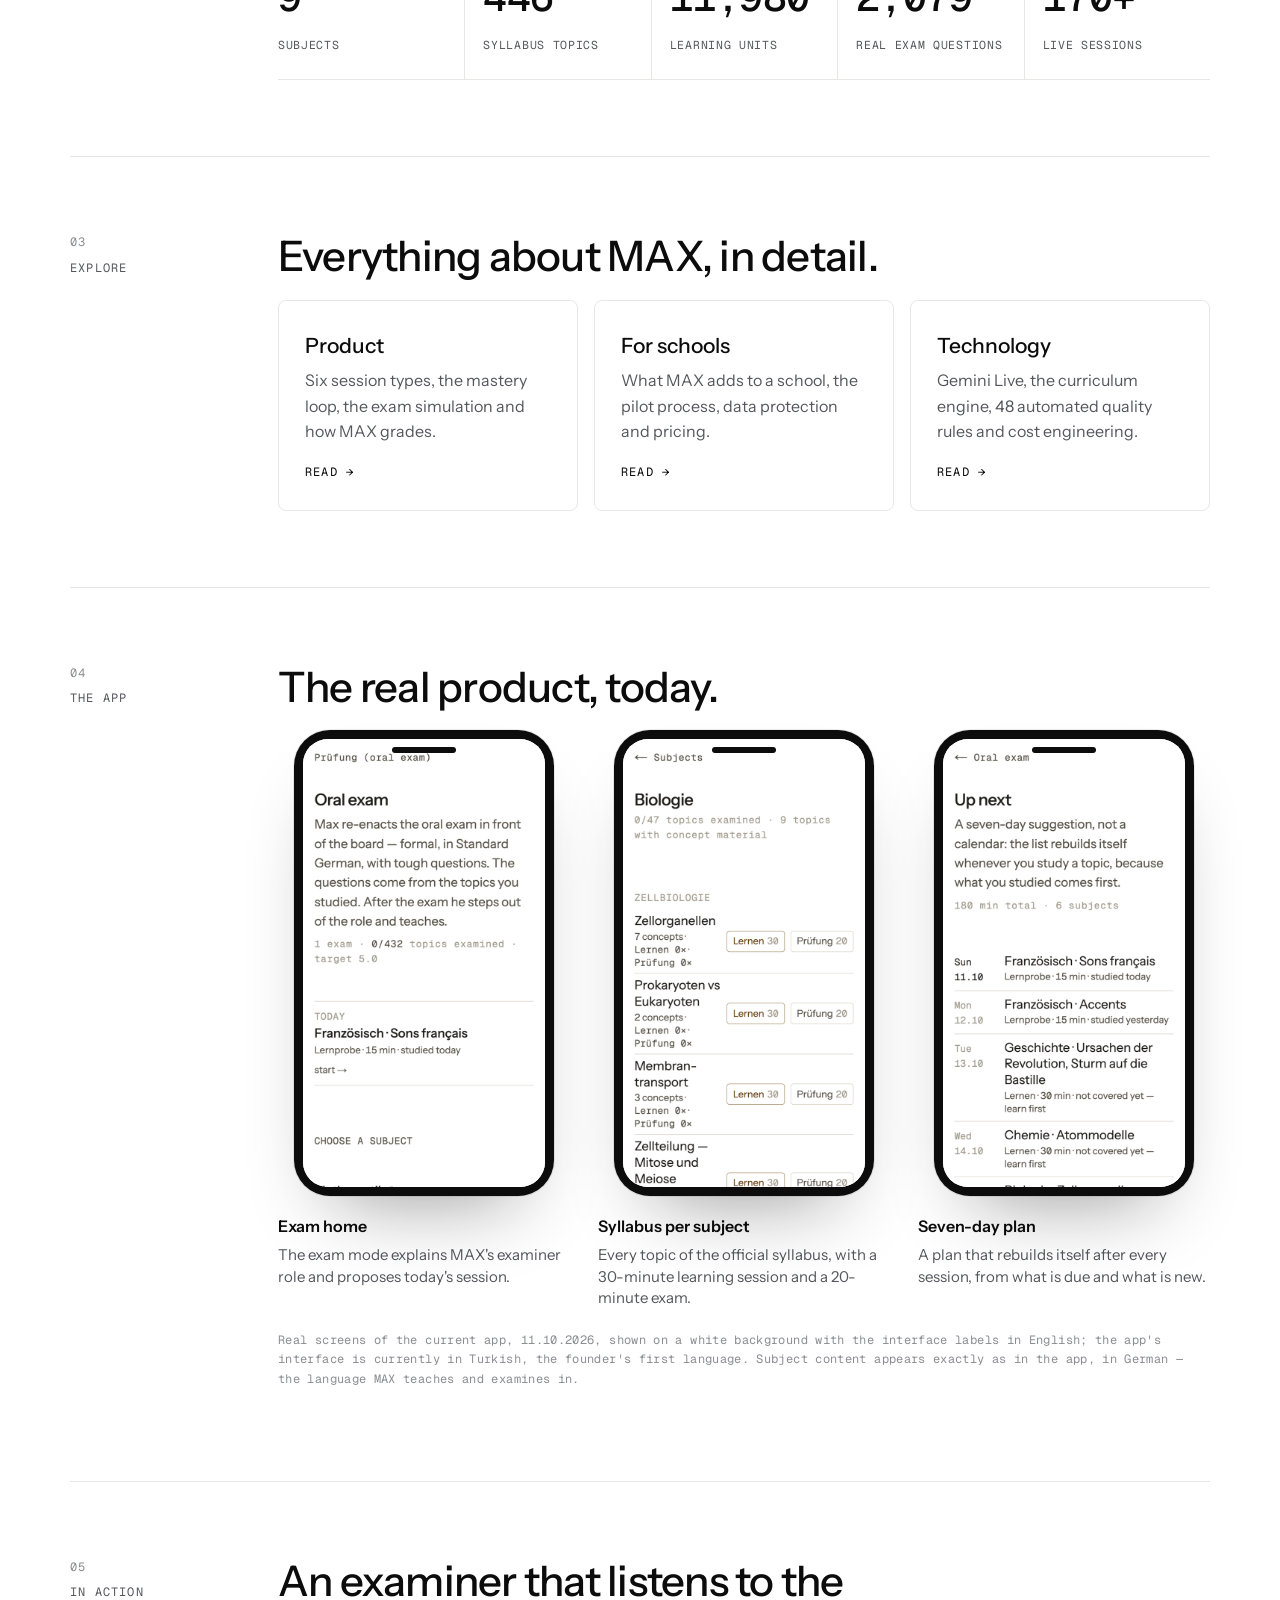
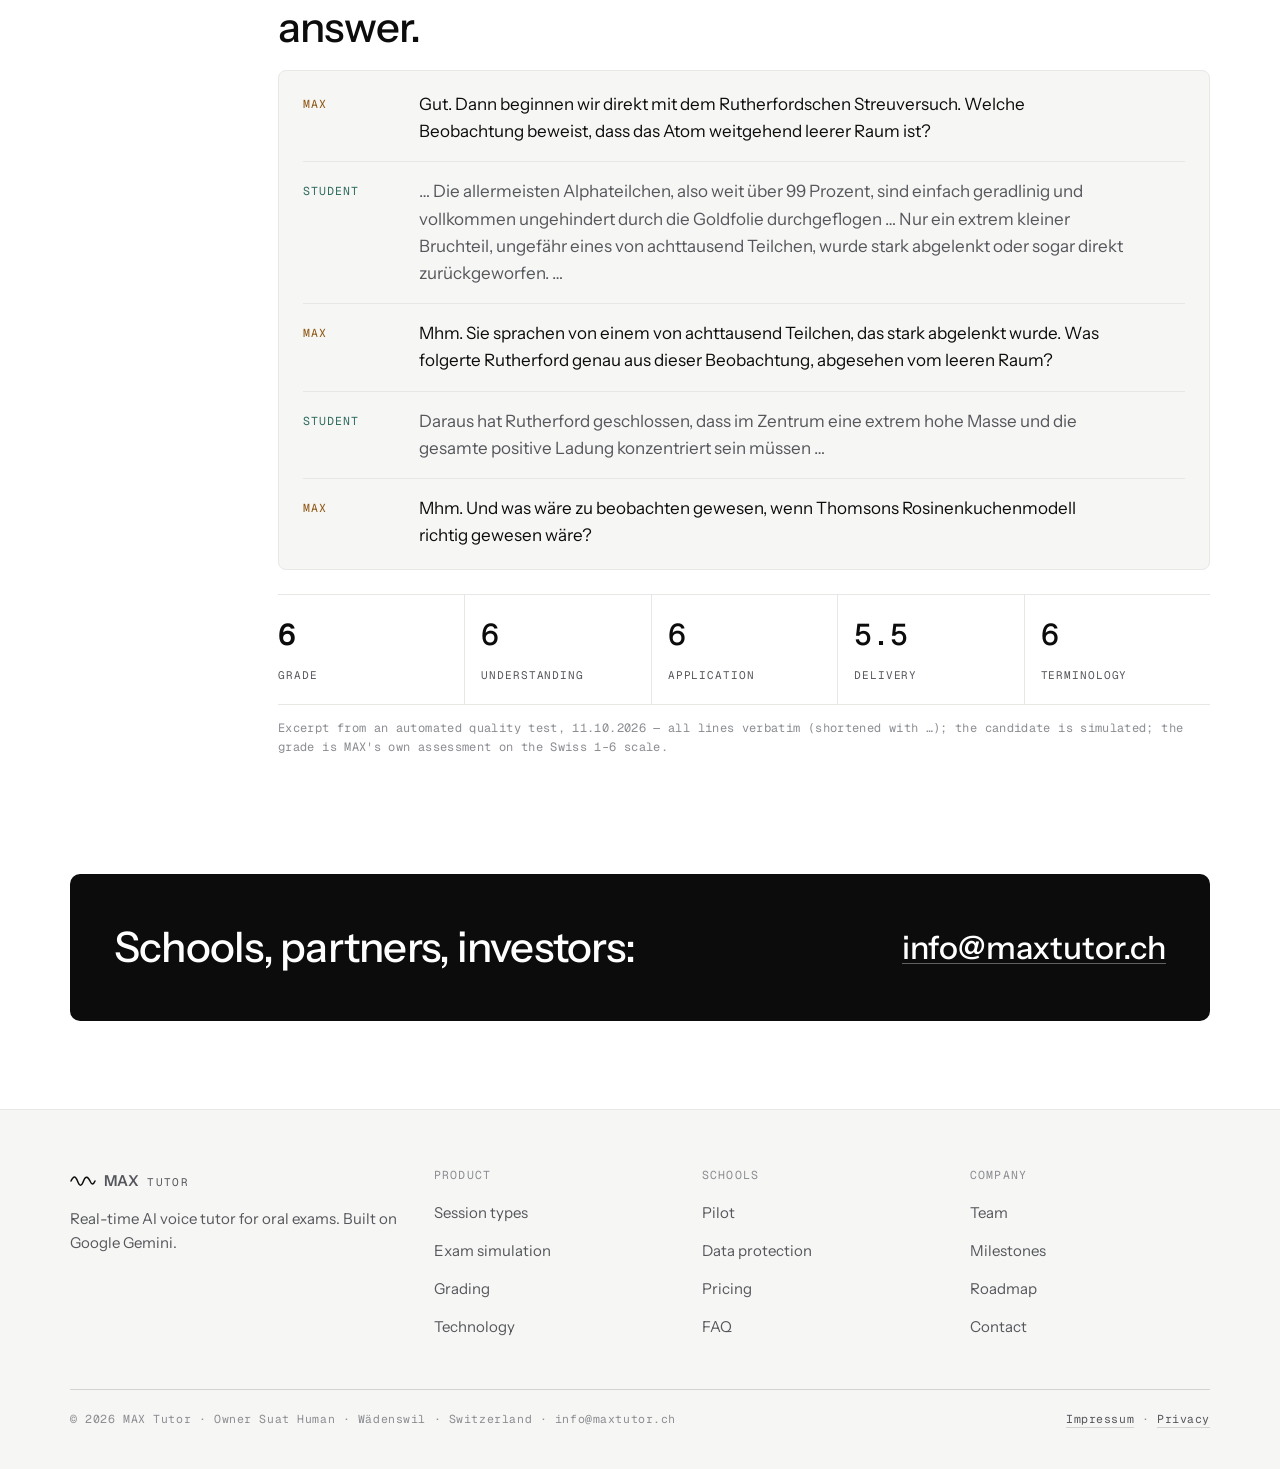
==== commit 25d90bc5: "Update exam question count to 2,079 Co-Authored-By: Claude Opus 5.5 <noreply@anthropic.com>" ====
--- a/index.html
+++ b/index.html
@@ -104,7 +104,7 @@
 <section class="block"><div class="label"><b>01</b><span class="en">The gap</span><span class="de">Die Lücke</span></div><div><h2><span class="en">Students can practise writing alone. Speaking, they can't.</span><span class="de">Schreiben kann man allein üben. Sprechen nicht.</span></h2>
 <p><span class="en">The Swiss Matura, the University of Zurich entrance exam and many school-leaving exams are oral: four to five minutes of free speech on a topic, then follow-up questions from an examiner. There is almost no way to rehearse this under exam conditions. Private tutoring and preparation courses cost CHF 800–1,100 a month.</span><span class="de">Matura, Aufnahmeprüfung der Universität Zürich und viele Abschlussprüfungen sind mündlich: vier bis fünf Minuten freie Rede zu einem Thema, danach Nachfragen einer Prüferin oder eines Prüfers. Unter Prüfungsbedingungen üben lässt sich das kaum. Nachhilfe und Vorbereitungskurse kosten CHF 800–1'100 im Monat.</span></p></div></section>
 <section class="block"><div class="label"><b>02</b><span class="en">Status</span><span class="de">Stand</span></div><div><h2><span class="en">A working product, used every day.</span><span class="de">Ein funktionierendes Produkt, täglich im Einsatz.</span></h2>
-<p class="quiet"><span class="en">MAX currently prepares a candidate for the University of Zurich entrance examination across all nine subjects.</span><span class="de">MAX bereitet derzeit einen Kandidaten in allen neun Fächern auf die Aufnahmeprüfung der Universität Zürich vor.</span></p><div class="figures"><div class="fig"><b class="num">9</b><span class="en">subjects</span><span class="de">Fächer</span></div><div class="fig"><b class="num">446</b><span class="en">syllabus topics</span><span class="de">Lehrplanthemen</span></div><div class="fig"><b class="num"><span class="en">11,980</span><span class="de">11'980</span></b><span class="en">learning units</span><span class="de">Lerneinheiten</span></div><div class="fig"><b class="num"><span class="en">2,077</span><span class="de">2'077</span></b><span class="en">real exam questions</span><span class="de">echte Prüfungsfragen</span></div><div class="fig"><b class="num">170+</b><span class="en">live sessions</span><span class="de">Live-Sitzungen</span></div></div></div></section>
+<p class="quiet"><span class="en">MAX currently prepares a candidate for the University of Zurich entrance examination across all nine subjects.</span><span class="de">MAX bereitet derzeit einen Kandidaten in allen neun Fächern auf die Aufnahmeprüfung der Universität Zürich vor.</span></p><div class="figures"><div class="fig"><b class="num">9</b><span class="en">subjects</span><span class="de">Fächer</span></div><div class="fig"><b class="num">446</b><span class="en">syllabus topics</span><span class="de">Lehrplanthemen</span></div><div class="fig"><b class="num"><span class="en">11,980</span><span class="de">11'980</span></b><span class="en">learning units</span><span class="de">Lerneinheiten</span></div><div class="fig"><b class="num"><span class="en">2,079</span><span class="de">2'079</span></b><span class="en">real exam questions</span><span class="de">echte Prüfungsfragen</span></div><div class="fig"><b class="num">170+</b><span class="en">live sessions</span><span class="de">Live-Sitzungen</span></div></div></div></section>
 <section class="block"><div class="label"><b>03</b><span class="en">Explore</span><span class="de">Mehr</span></div><div><h2><span class="en">Everything about MAX, in detail.</span><span class="de">Alles über MAX, im Detail.</span></h2>
 <div class="teasers">
 <a class="teaser" href="product.html"><h3><span class="en">Product</span><span class="de">Produkt</span></h3><p><span class="en">Six session types, the mastery loop, the exam simulation and how MAX grades.</span><span class="de">Sechs Sitzungsarten, die Lernschleife, die Prüfungssimulation und wie MAX bewertet.</span></p><span class="go"><span class="en">Read →</span><span class="de">Lesen →</span></span></a>
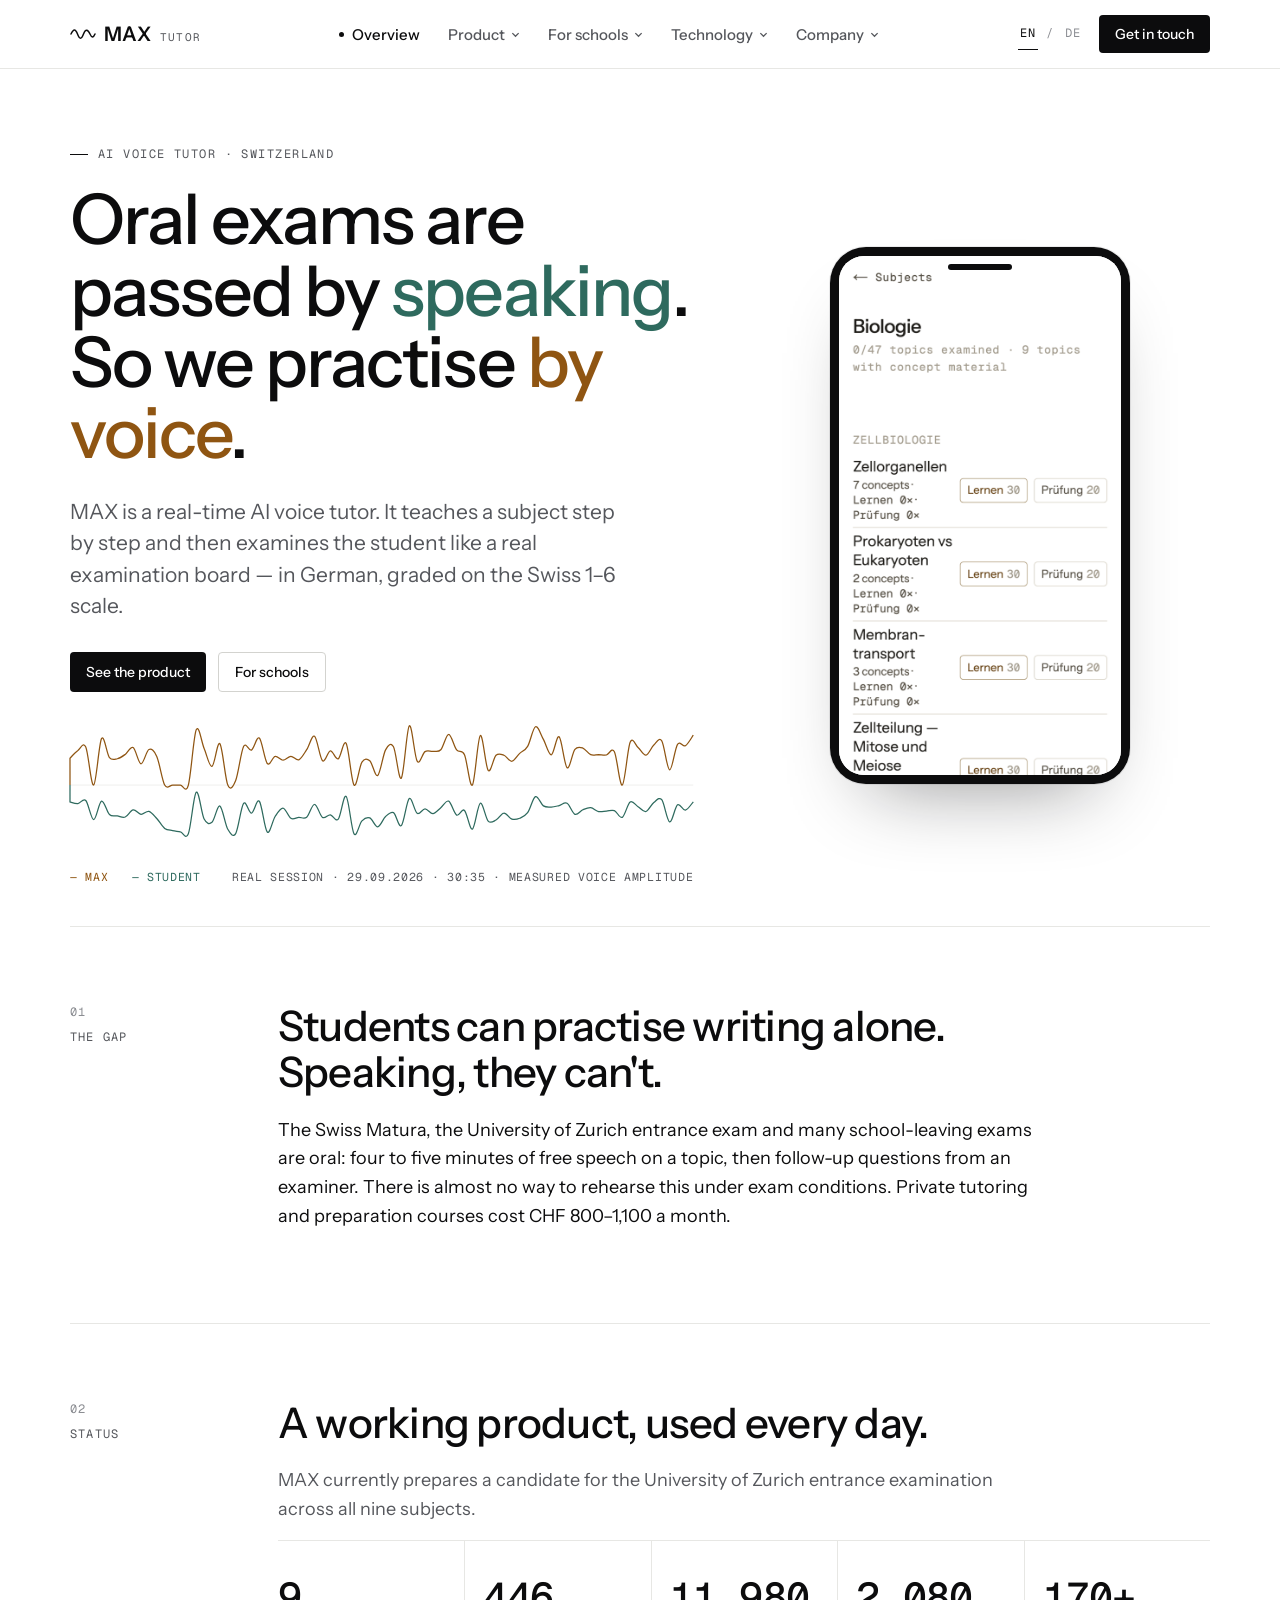
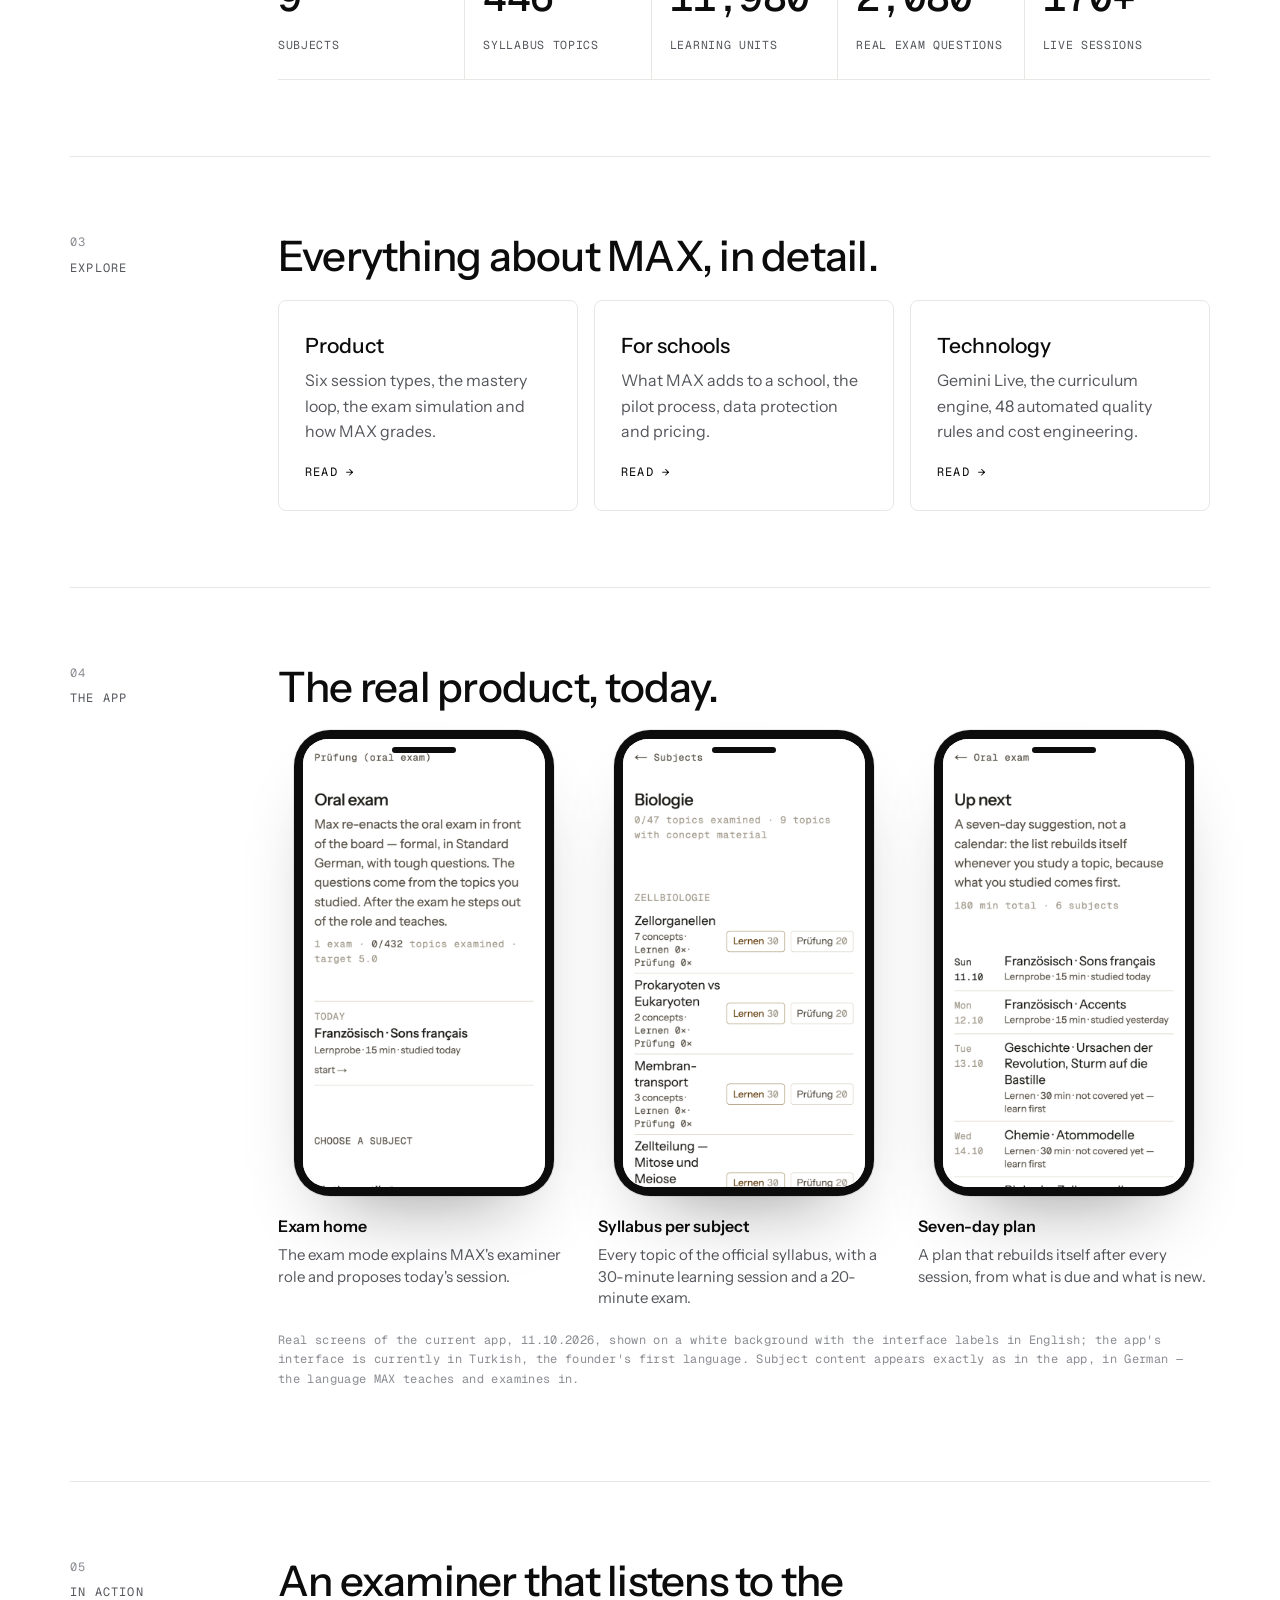
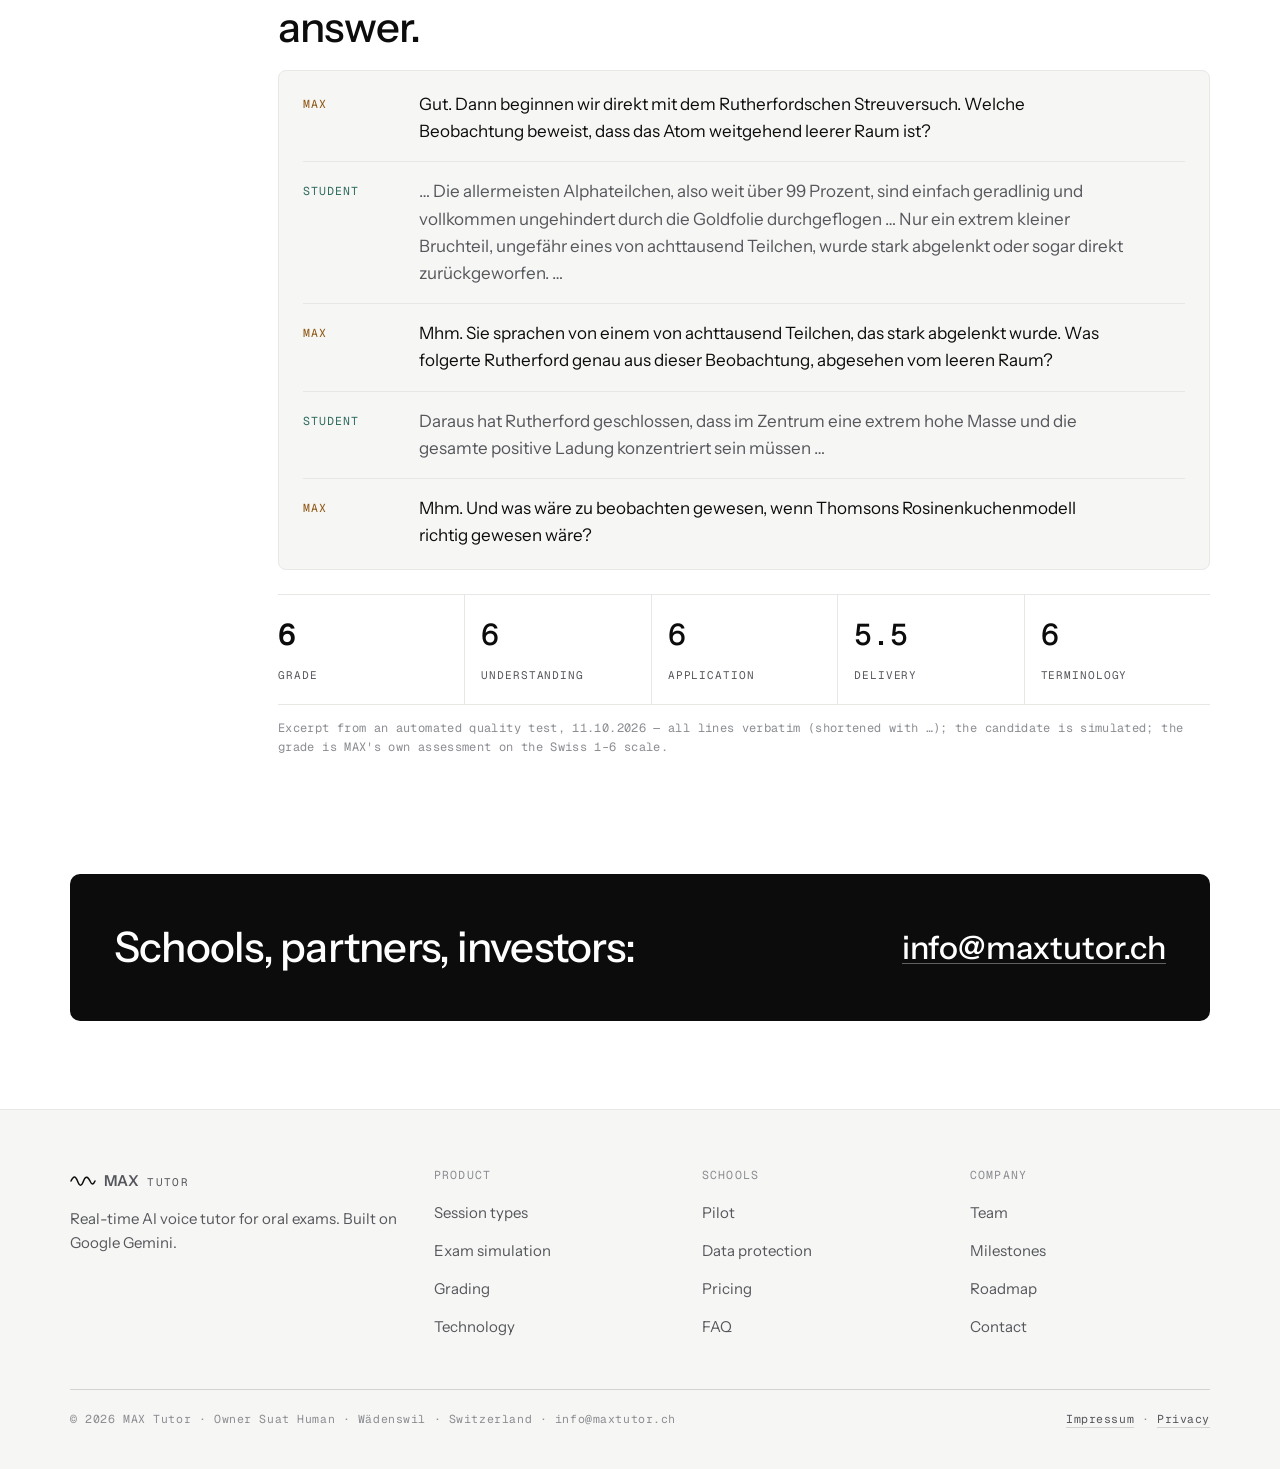
==== commit 0f81cd52: "Update exam question count to 2,080 Co-Authored-By: Claude Opus 5.5 <noreply@anthropic.com>" ====
--- a/index.html
+++ b/index.html
@@ -104,7 +104,7 @@
 <section class="block"><div class="label"><b>01</b><span class="en">The gap</span><span class="de">Die Lücke</span></div><div><h2><span class="en">Students can practise writing alone. Speaking, they can't.</span><span class="de">Schreiben kann man allein üben. Sprechen nicht.</span></h2>
 <p><span class="en">The Swiss Matura, the University of Zurich entrance exam and many school-leaving exams are oral: four to five minutes of free speech on a topic, then follow-up questions from an examiner. There is almost no way to rehearse this under exam conditions. Private tutoring and preparation courses cost CHF 800–1,100 a month.</span><span class="de">Matura, Aufnahmeprüfung der Universität Zürich und viele Abschlussprüfungen sind mündlich: vier bis fünf Minuten freie Rede zu einem Thema, danach Nachfragen einer Prüferin oder eines Prüfers. Unter Prüfungsbedingungen üben lässt sich das kaum. Nachhilfe und Vorbereitungskurse kosten CHF 800–1'100 im Monat.</span></p></div></section>
 <section class="block"><div class="label"><b>02</b><span class="en">Status</span><span class="de">Stand</span></div><div><h2><span class="en">A working product, used every day.</span><span class="de">Ein funktionierendes Produkt, täglich im Einsatz.</span></h2>
-<p class="quiet"><span class="en">MAX currently prepares a candidate for the University of Zurich entrance examination across all nine subjects.</span><span class="de">MAX bereitet derzeit einen Kandidaten in allen neun Fächern auf die Aufnahmeprüfung der Universität Zürich vor.</span></p><div class="figures"><div class="fig"><b class="num">9</b><span class="en">subjects</span><span class="de">Fächer</span></div><div class="fig"><b class="num">446</b><span class="en">syllabus topics</span><span class="de">Lehrplanthemen</span></div><div class="fig"><b class="num"><span class="en">11,980</span><span class="de">11'980</span></b><span class="en">learning units</span><span class="de">Lerneinheiten</span></div><div class="fig"><b class="num"><span class="en">2,079</span><span class="de">2'079</span></b><span class="en">real exam questions</span><span class="de">echte Prüfungsfragen</span></div><div class="fig"><b class="num">170+</b><span class="en">live sessions</span><span class="de">Live-Sitzungen</span></div></div></div></section>
+<p class="quiet"><span class="en">MAX currently prepares a candidate for the University of Zurich entrance examination across all nine subjects.</span><span class="de">MAX bereitet derzeit einen Kandidaten in allen neun Fächern auf die Aufnahmeprüfung der Universität Zürich vor.</span></p><div class="figures"><div class="fig"><b class="num">9</b><span class="en">subjects</span><span class="de">Fächer</span></div><div class="fig"><b class="num">446</b><span class="en">syllabus topics</span><span class="de">Lehrplanthemen</span></div><div class="fig"><b class="num"><span class="en">11,980</span><span class="de">11'980</span></b><span class="en">learning units</span><span class="de">Lerneinheiten</span></div><div class="fig"><b class="num"><span class="en">2,080</span><span class="de">2'080</span></b><span class="en">real exam questions</span><span class="de">echte Prüfungsfragen</span></div><div class="fig"><b class="num">170+</b><span class="en">live sessions</span><span class="de">Live-Sitzungen</span></div></div></div></section>
 <section class="block"><div class="label"><b>03</b><span class="en">Explore</span><span class="de">Mehr</span></div><div><h2><span class="en">Everything about MAX, in detail.</span><span class="de">Alles über MAX, im Detail.</span></h2>
 <div class="teasers">
 <a class="teaser" href="product.html"><h3><span class="en">Product</span><span class="de">Produkt</span></h3><p><span class="en">Six session types, the mastery loop, the exam simulation and how MAX grades.</span><span class="de">Sechs Sitzungsarten, die Lernschleife, die Prüfungssimulation und wie MAX bewertet.</span></p><span class="go"><span class="en">Read →</span><span class="de">Lesen →</span></span></a>
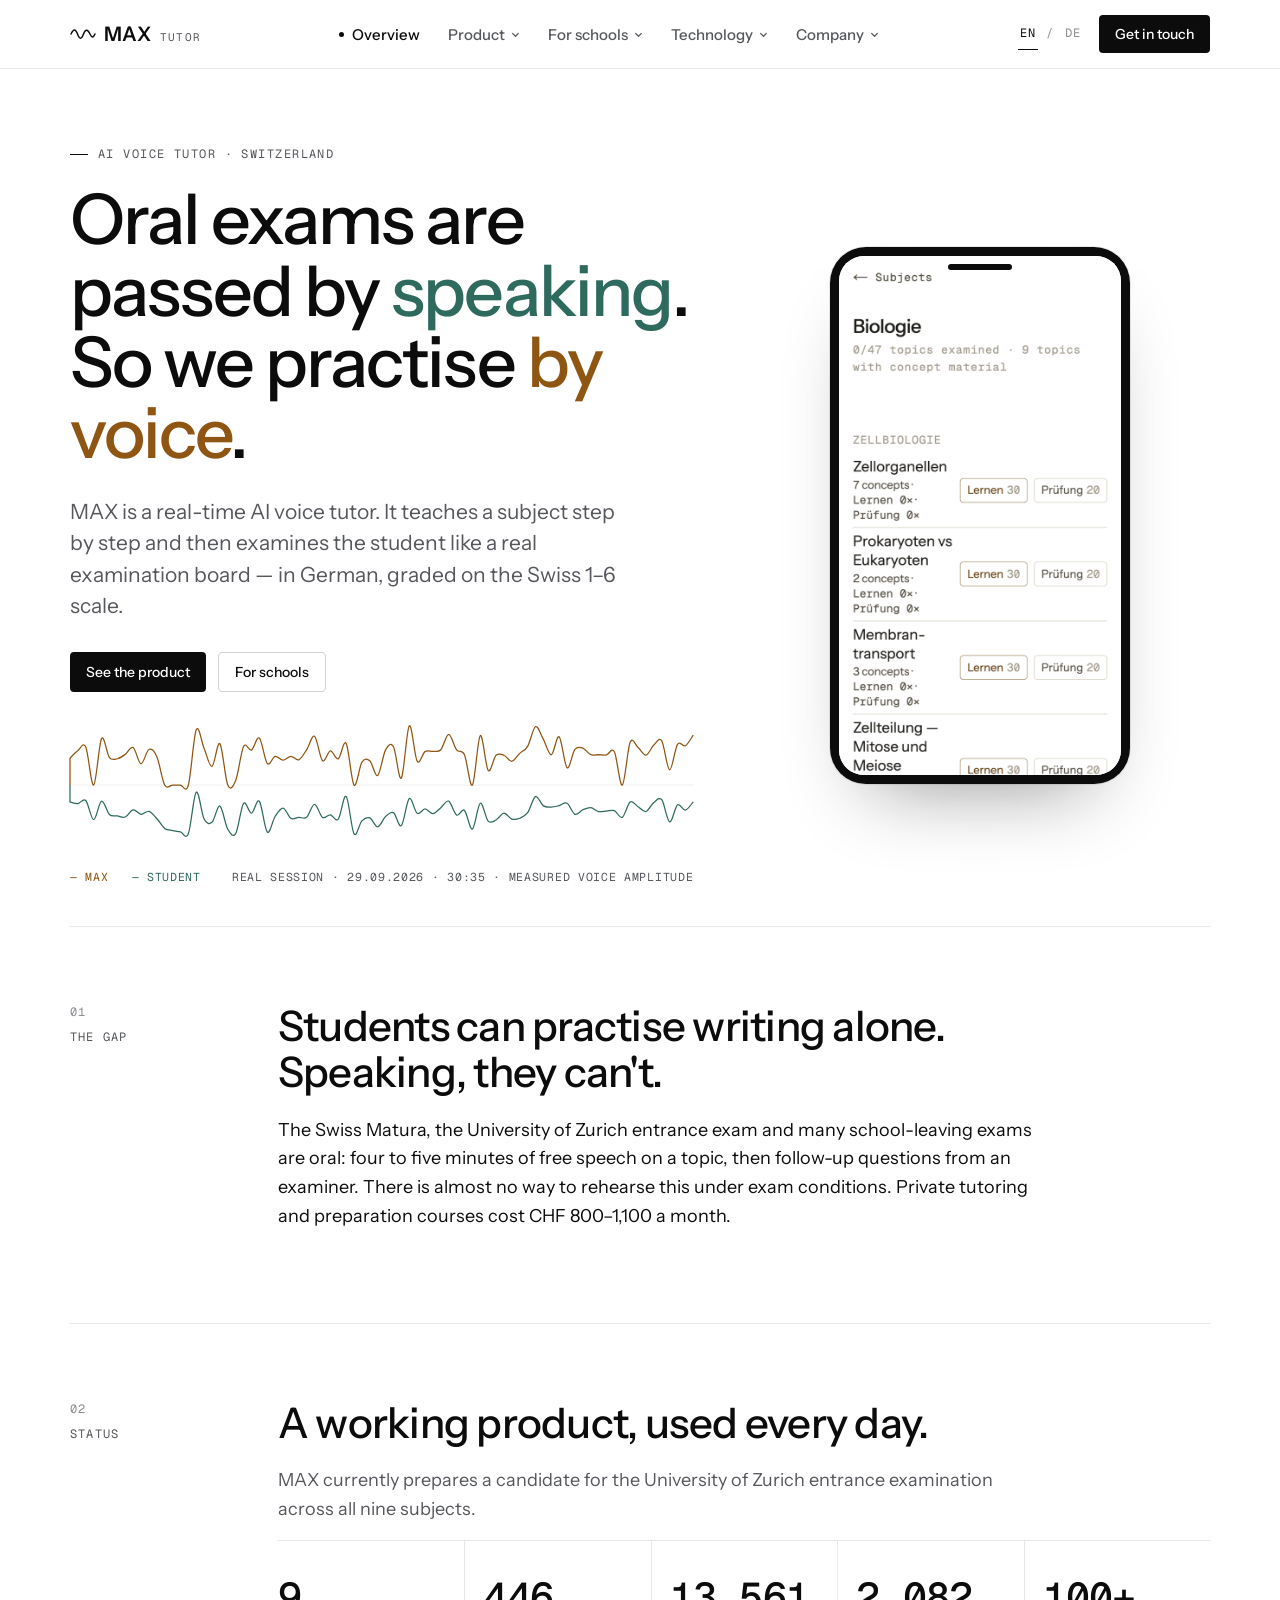
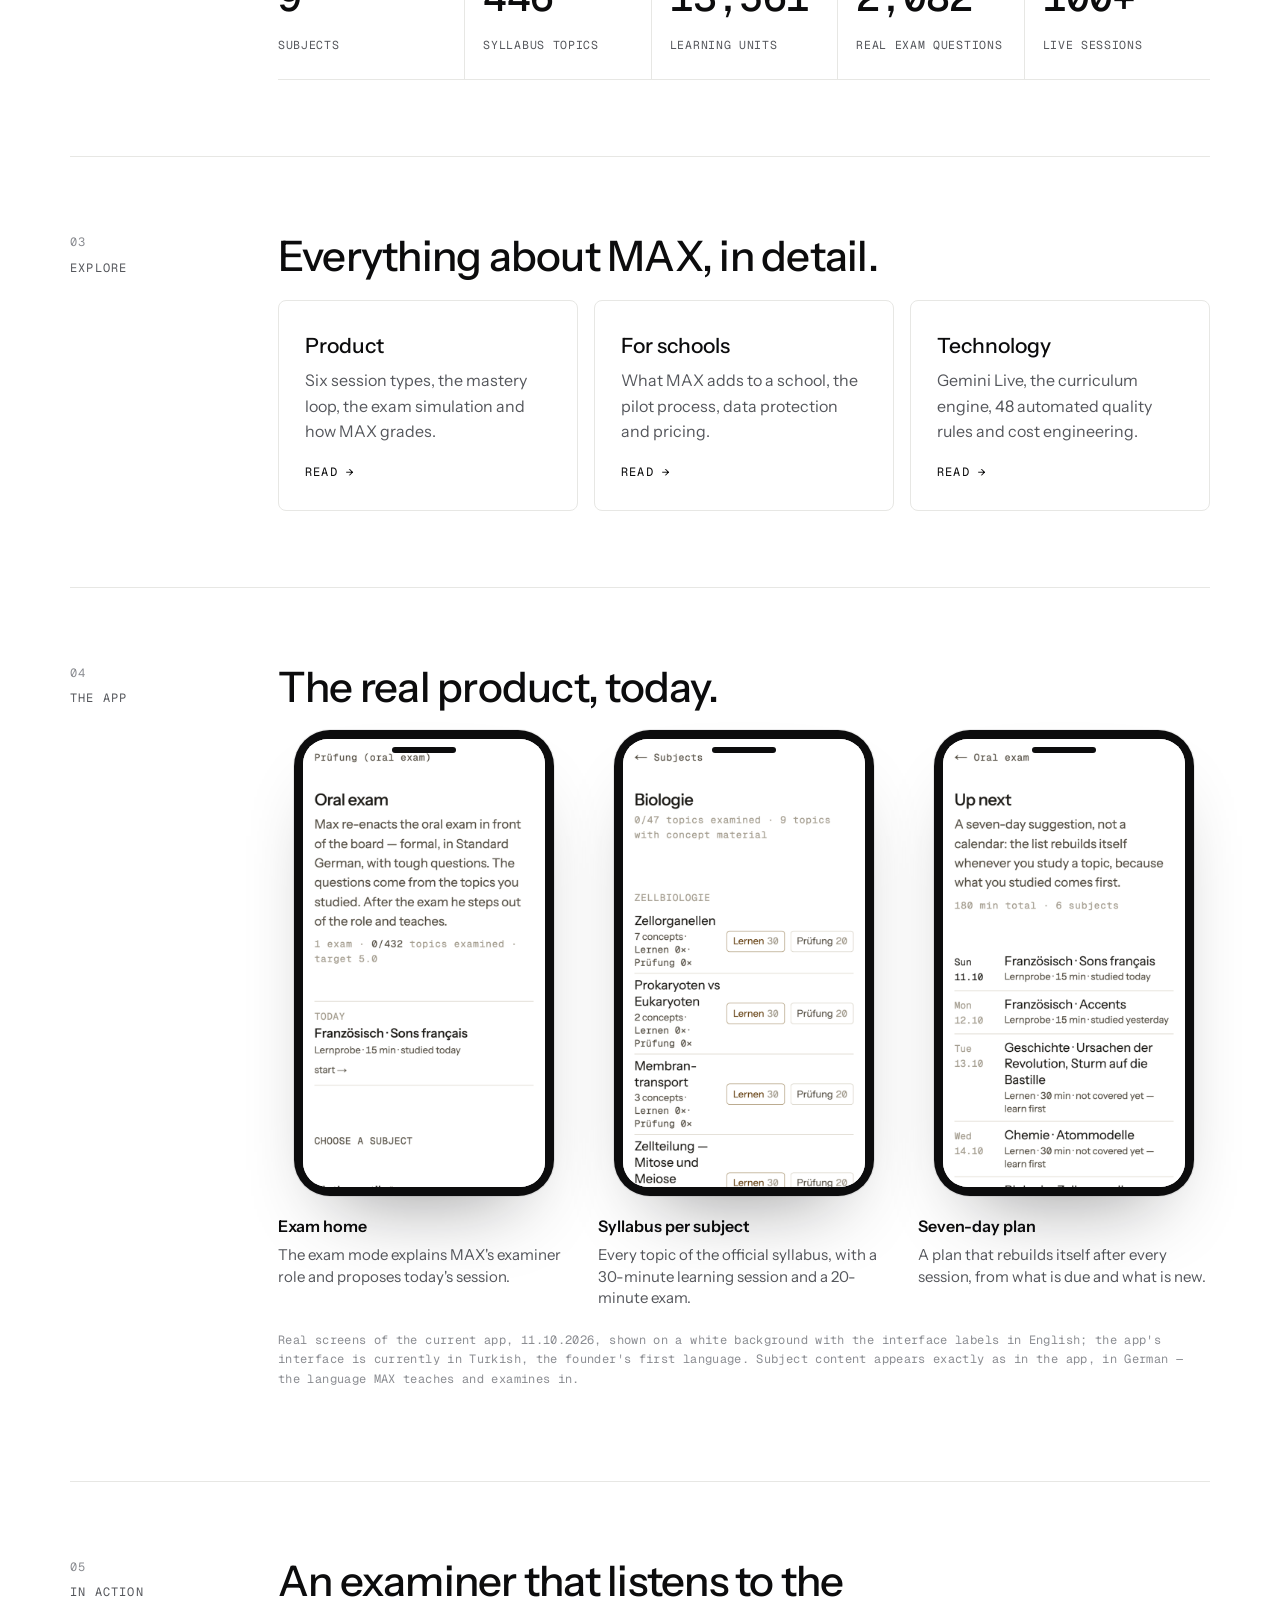
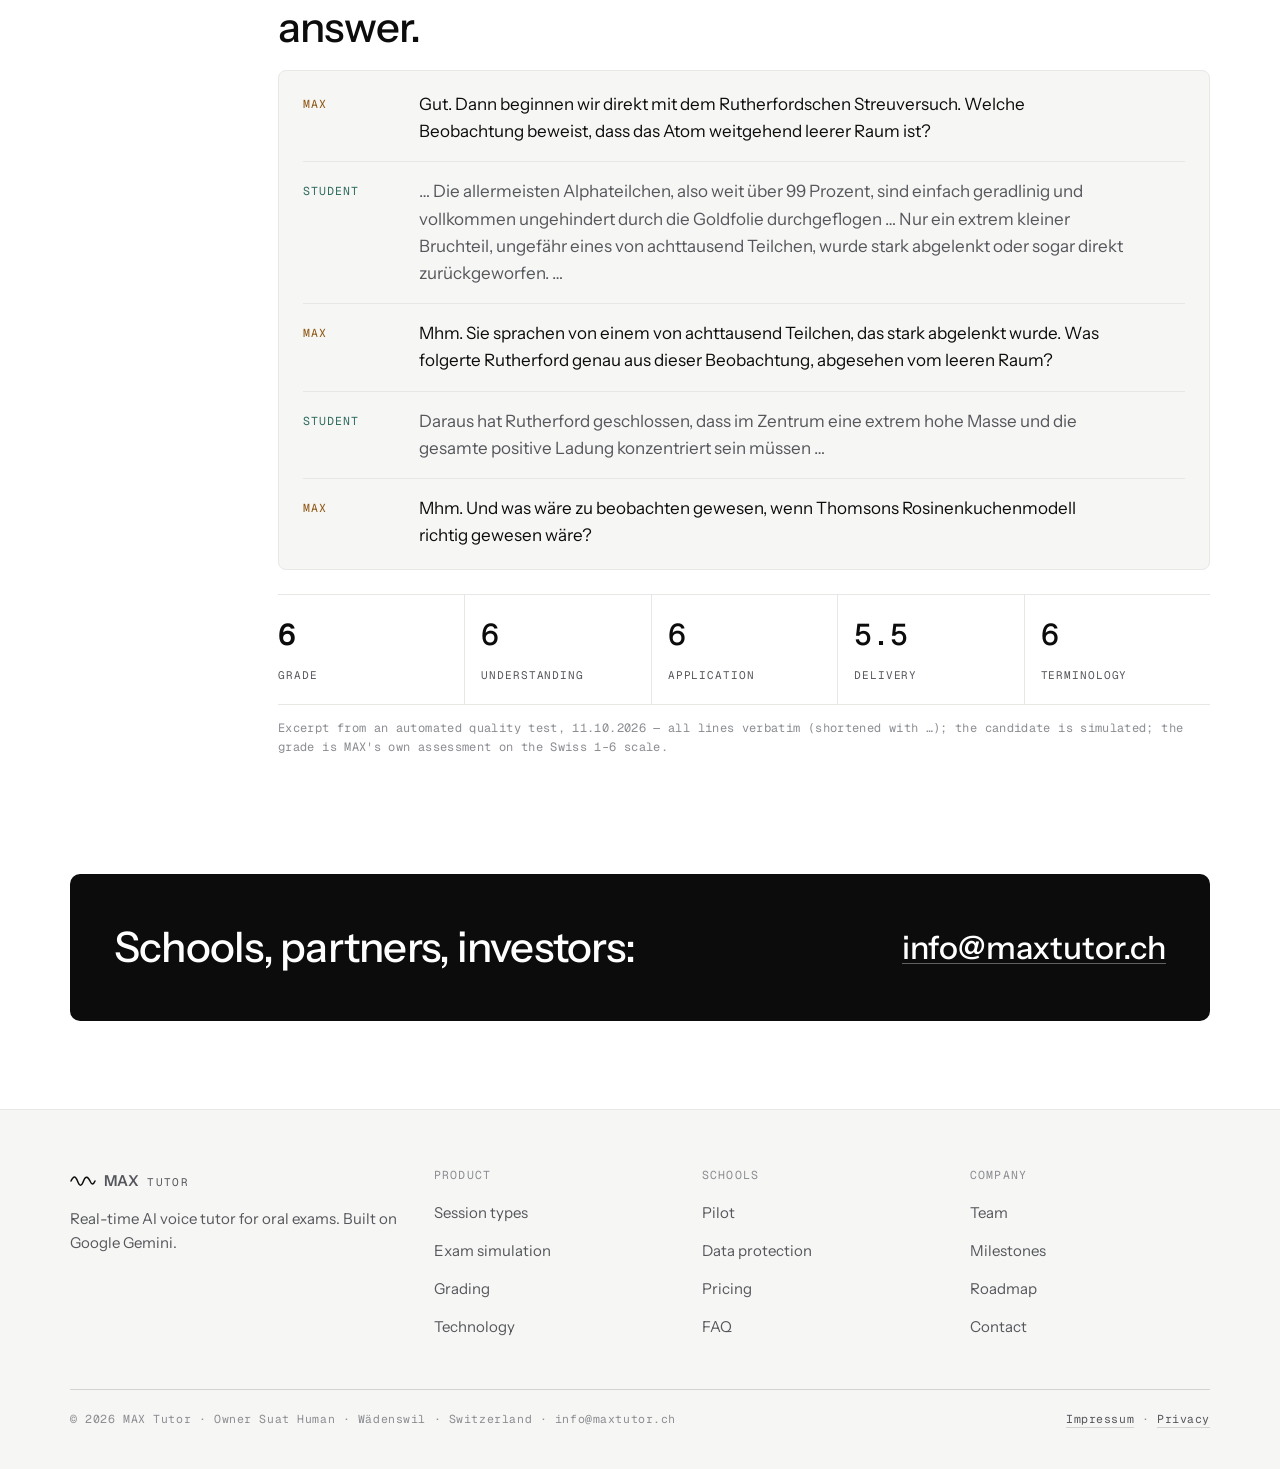
==== commit 78160330: "maxtutor.ch: canonical + og:image on own domain; figures updated (13,561 units, 2,082 questions, 100" ====
--- a/index.html
+++ b/index.html
@@ -8,7 +8,8 @@
 <meta property="og:title" content="MAX Tutor — oral exam preparation by voice">
 <meta property="og:description" content="MAX Tutor is a real-time AI voice tutor that teaches students and simulates oral entrance and Matura exams in German. Built on Google Gemini.">
 <meta property="og:type" content="website">
-<meta property="og:image" content="https://suathuman.github.io/maxtutor-site/og.png">
+<meta property="og:image" content="https://maxtutor.ch/og.png">
+<link rel="canonical" href="https://maxtutor.ch/">
 <meta name="twitter:card" content="summary_large_image">
 <meta name="theme-color" content="#FFFFFF">
 <link rel="icon" href="data:image/svg+xml,%3Csvg xmlns='http://www.w3.org/2000/svg' viewBox='0 0 64 64'%3E%3Crect width='64' height='64' fill='%23FFFFFF'/%3E%3Cpath d='M6 32 C14 14 20 14 26 32 S38 50 44 32 S54 18 58 32' fill='none' stroke='%230C0C0D' stroke-width='5' stroke-linecap='round'/%3E%3C/svg%3E">
@@ -104,7 +105,7 @@
 <section class="block"><div class="label"><b>01</b><span class="en">The gap</span><span class="de">Die Lücke</span></div><div><h2><span class="en">Students can practise writing alone. Speaking, they can't.</span><span class="de">Schreiben kann man allein üben. Sprechen nicht.</span></h2>
 <p><span class="en">The Swiss Matura, the University of Zurich entrance exam and many school-leaving exams are oral: four to five minutes of free speech on a topic, then follow-up questions from an examiner. There is almost no way to rehearse this under exam conditions. Private tutoring and preparation courses cost CHF 800–1,100 a month.</span><span class="de">Matura, Aufnahmeprüfung der Universität Zürich und viele Abschlussprüfungen sind mündlich: vier bis fünf Minuten freie Rede zu einem Thema, danach Nachfragen einer Prüferin oder eines Prüfers. Unter Prüfungsbedingungen üben lässt sich das kaum. Nachhilfe und Vorbereitungskurse kosten CHF 800–1'100 im Monat.</span></p></div></section>
 <section class="block"><div class="label"><b>02</b><span class="en">Status</span><span class="de">Stand</span></div><div><h2><span class="en">A working product, used every day.</span><span class="de">Ein funktionierendes Produkt, täglich im Einsatz.</span></h2>
-<p class="quiet"><span class="en">MAX currently prepares a candidate for the University of Zurich entrance examination across all nine subjects.</span><span class="de">MAX bereitet derzeit einen Kandidaten in allen neun Fächern auf die Aufnahmeprüfung der Universität Zürich vor.</span></p><div class="figures"><div class="fig"><b class="num">9</b><span class="en">subjects</span><span class="de">Fächer</span></div><div class="fig"><b class="num">446</b><span class="en">syllabus topics</span><span class="de">Lehrplanthemen</span></div><div class="fig"><b class="num"><span class="en">11,980</span><span class="de">11'980</span></b><span class="en">learning units</span><span class="de">Lerneinheiten</span></div><div class="fig"><b class="num"><span class="en">2,080</span><span class="de">2'080</span></b><span class="en">real exam questions</span><span class="de">echte Prüfungsfragen</span></div><div class="fig"><b class="num">170+</b><span class="en">live sessions</span><span class="de">Live-Sitzungen</span></div></div></div></section>
+<p class="quiet"><span class="en">MAX currently prepares a candidate for the University of Zurich entrance examination across all nine subjects.</span><span class="de">MAX bereitet derzeit einen Kandidaten in allen neun Fächern auf die Aufnahmeprüfung der Universität Zürich vor.</span></p><div class="figures"><div class="fig"><b class="num">9</b><span class="en">subjects</span><span class="de">Fächer</span></div><div class="fig"><b class="num">446</b><span class="en">syllabus topics</span><span class="de">Lehrplanthemen</span></div><div class="fig"><b class="num"><span class="en">13,561</span><span class="de">13'561</span></b><span class="en">learning units</span><span class="de">Lerneinheiten</span></div><div class="fig"><b class="num"><span class="en">2,082</span><span class="de">2'082</span></b><span class="en">real exam questions</span><span class="de">echte Prüfungsfragen</span></div><div class="fig"><b class="num">100+</b><span class="en">live sessions</span><span class="de">Live-Sitzungen</span></div></div></div></section>
 <section class="block"><div class="label"><b>03</b><span class="en">Explore</span><span class="de">Mehr</span></div><div><h2><span class="en">Everything about MAX, in detail.</span><span class="de">Alles über MAX, im Detail.</span></h2>
 <div class="teasers">
 <a class="teaser" href="product.html"><h3><span class="en">Product</span><span class="de">Produkt</span></h3><p><span class="en">Six session types, the mastery loop, the exam simulation and how MAX grades.</span><span class="de">Sechs Sitzungsarten, die Lernschleife, die Prüfungssimulation und wie MAX bewertet.</span></p><span class="go"><span class="en">Read →</span><span class="de">Lesen →</span></span></a>
